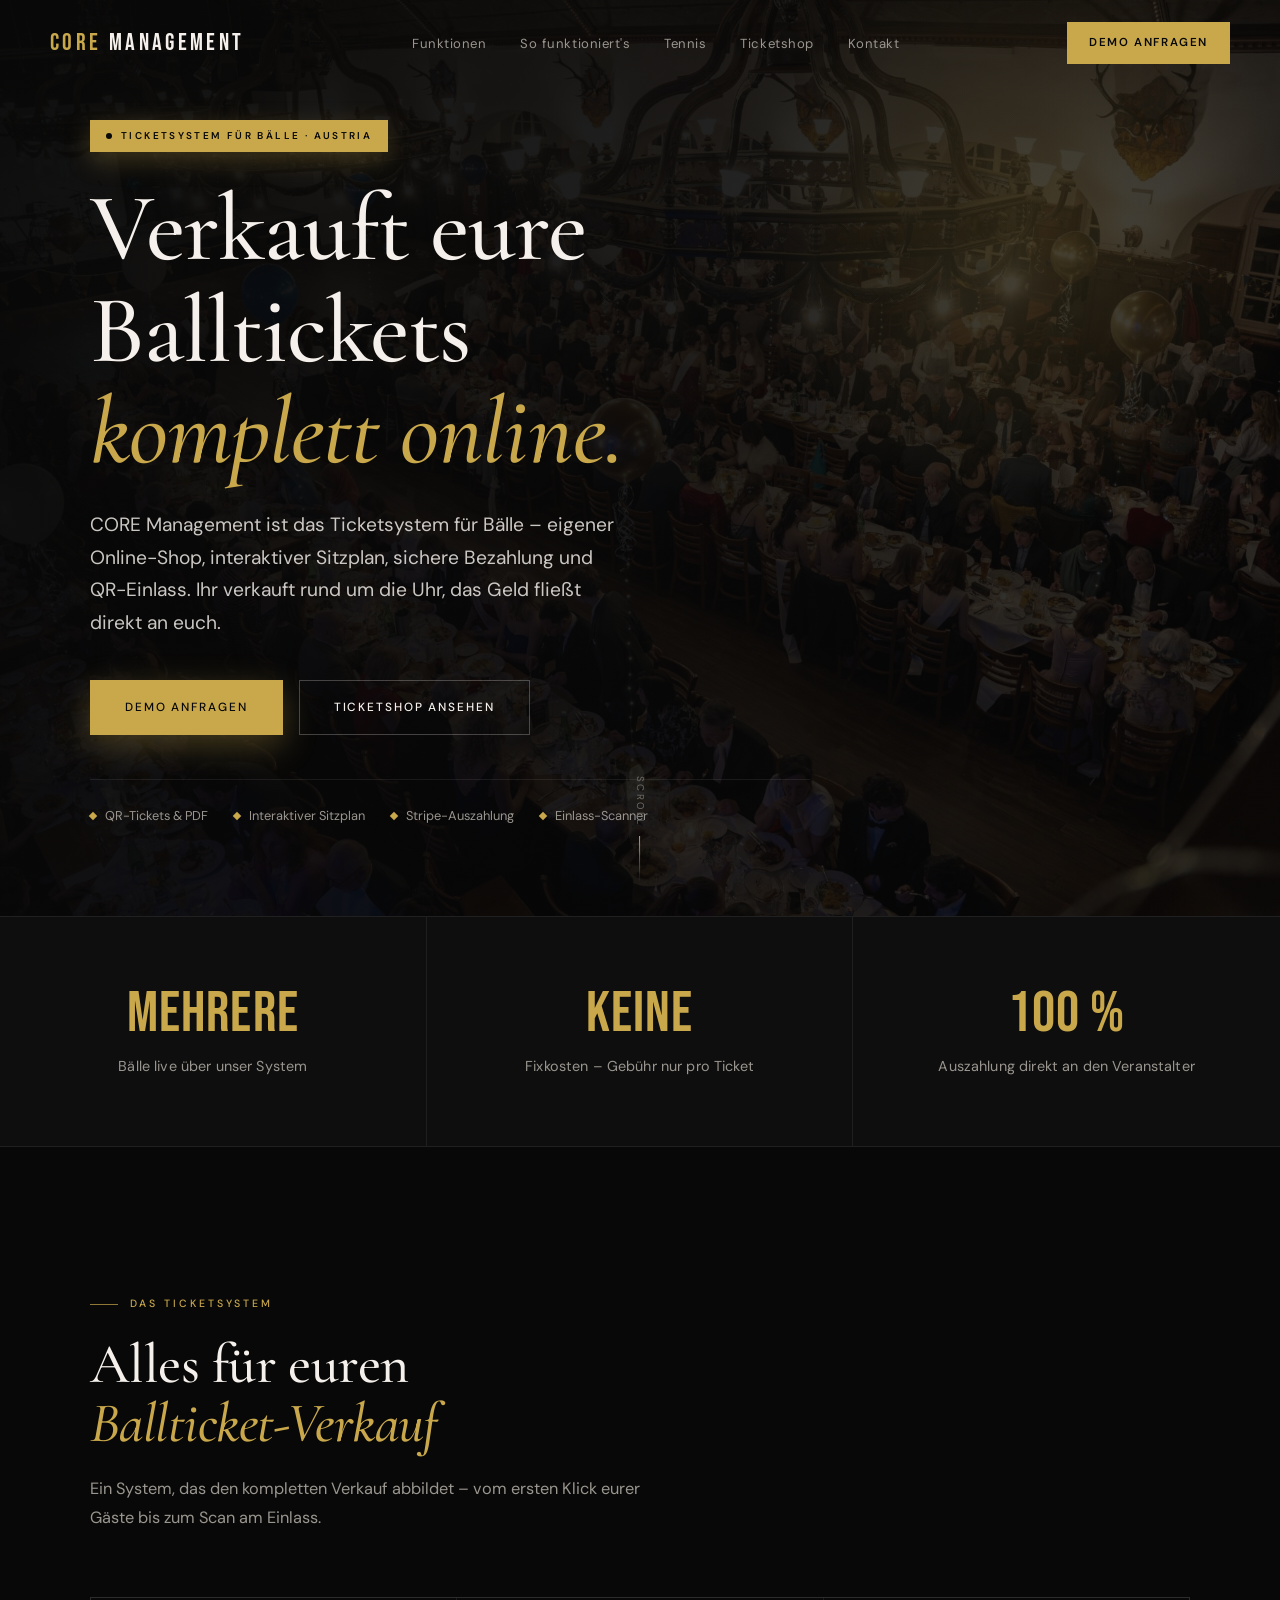
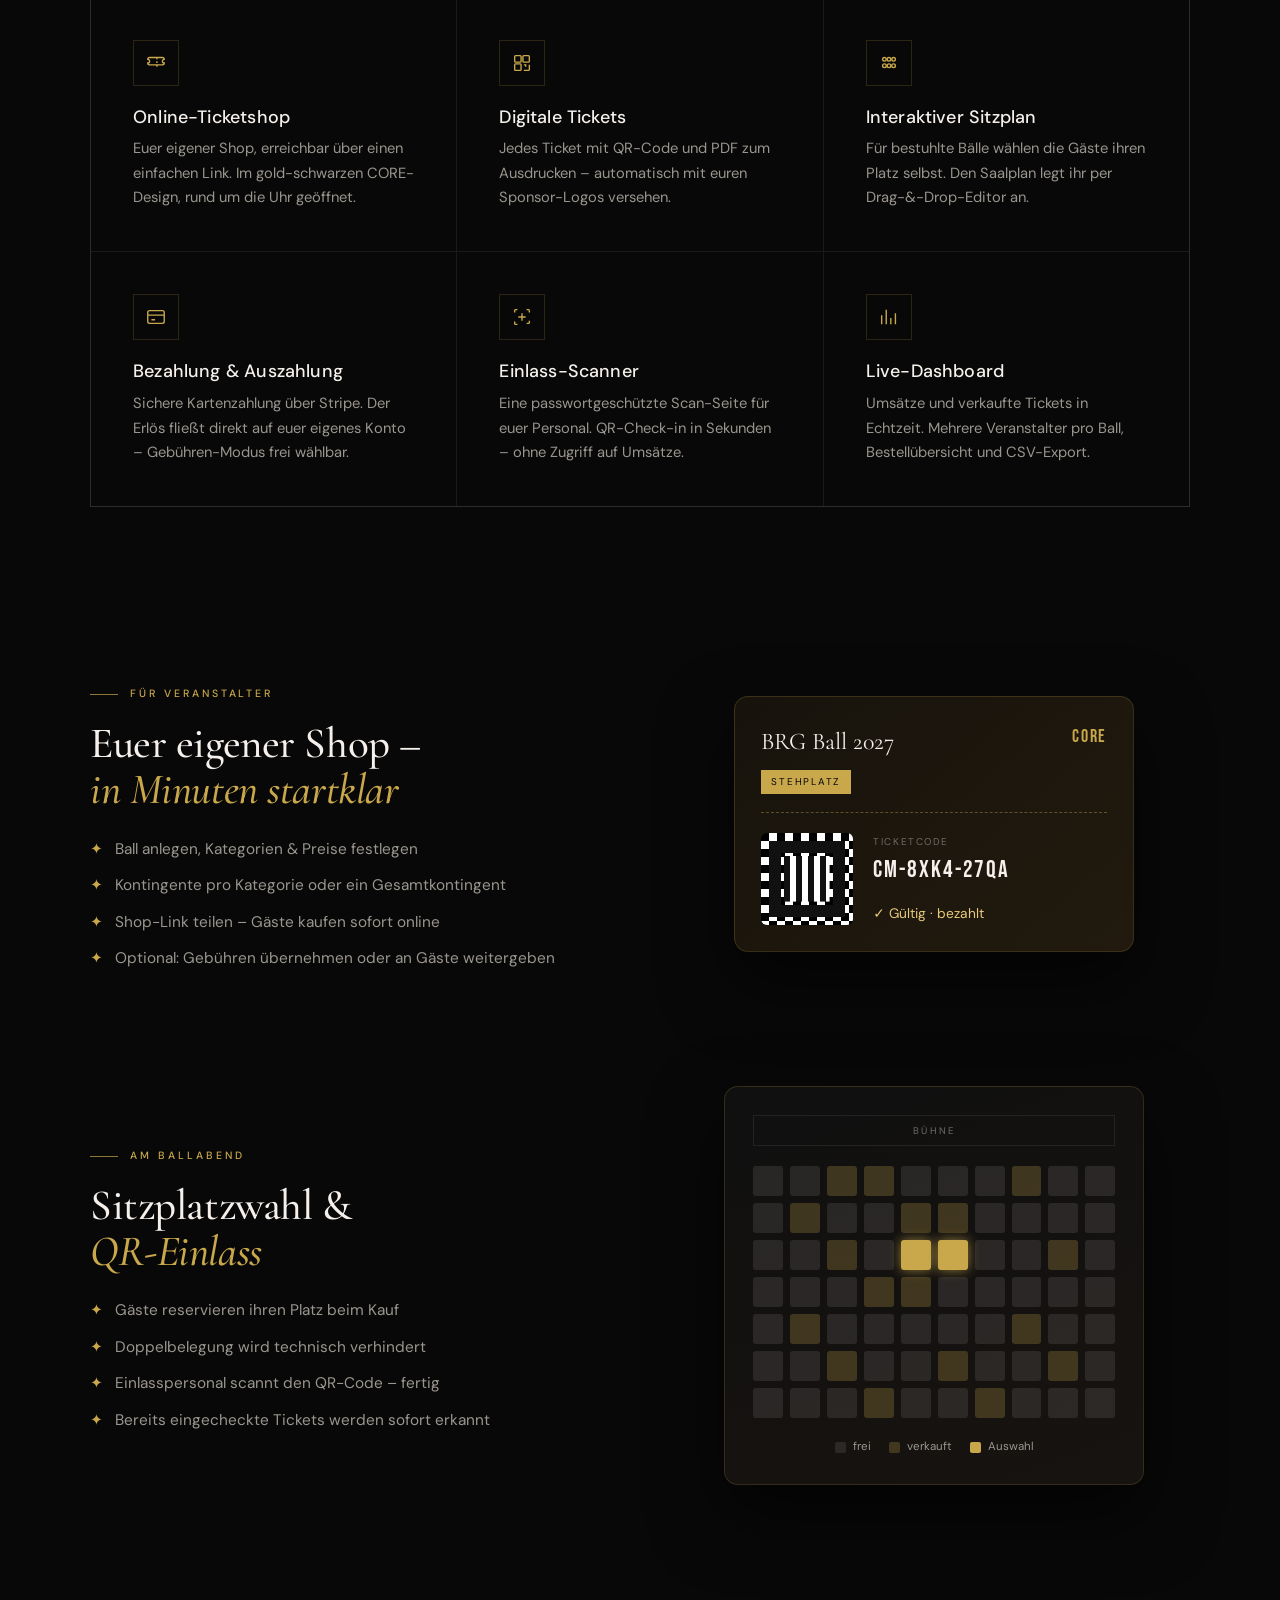
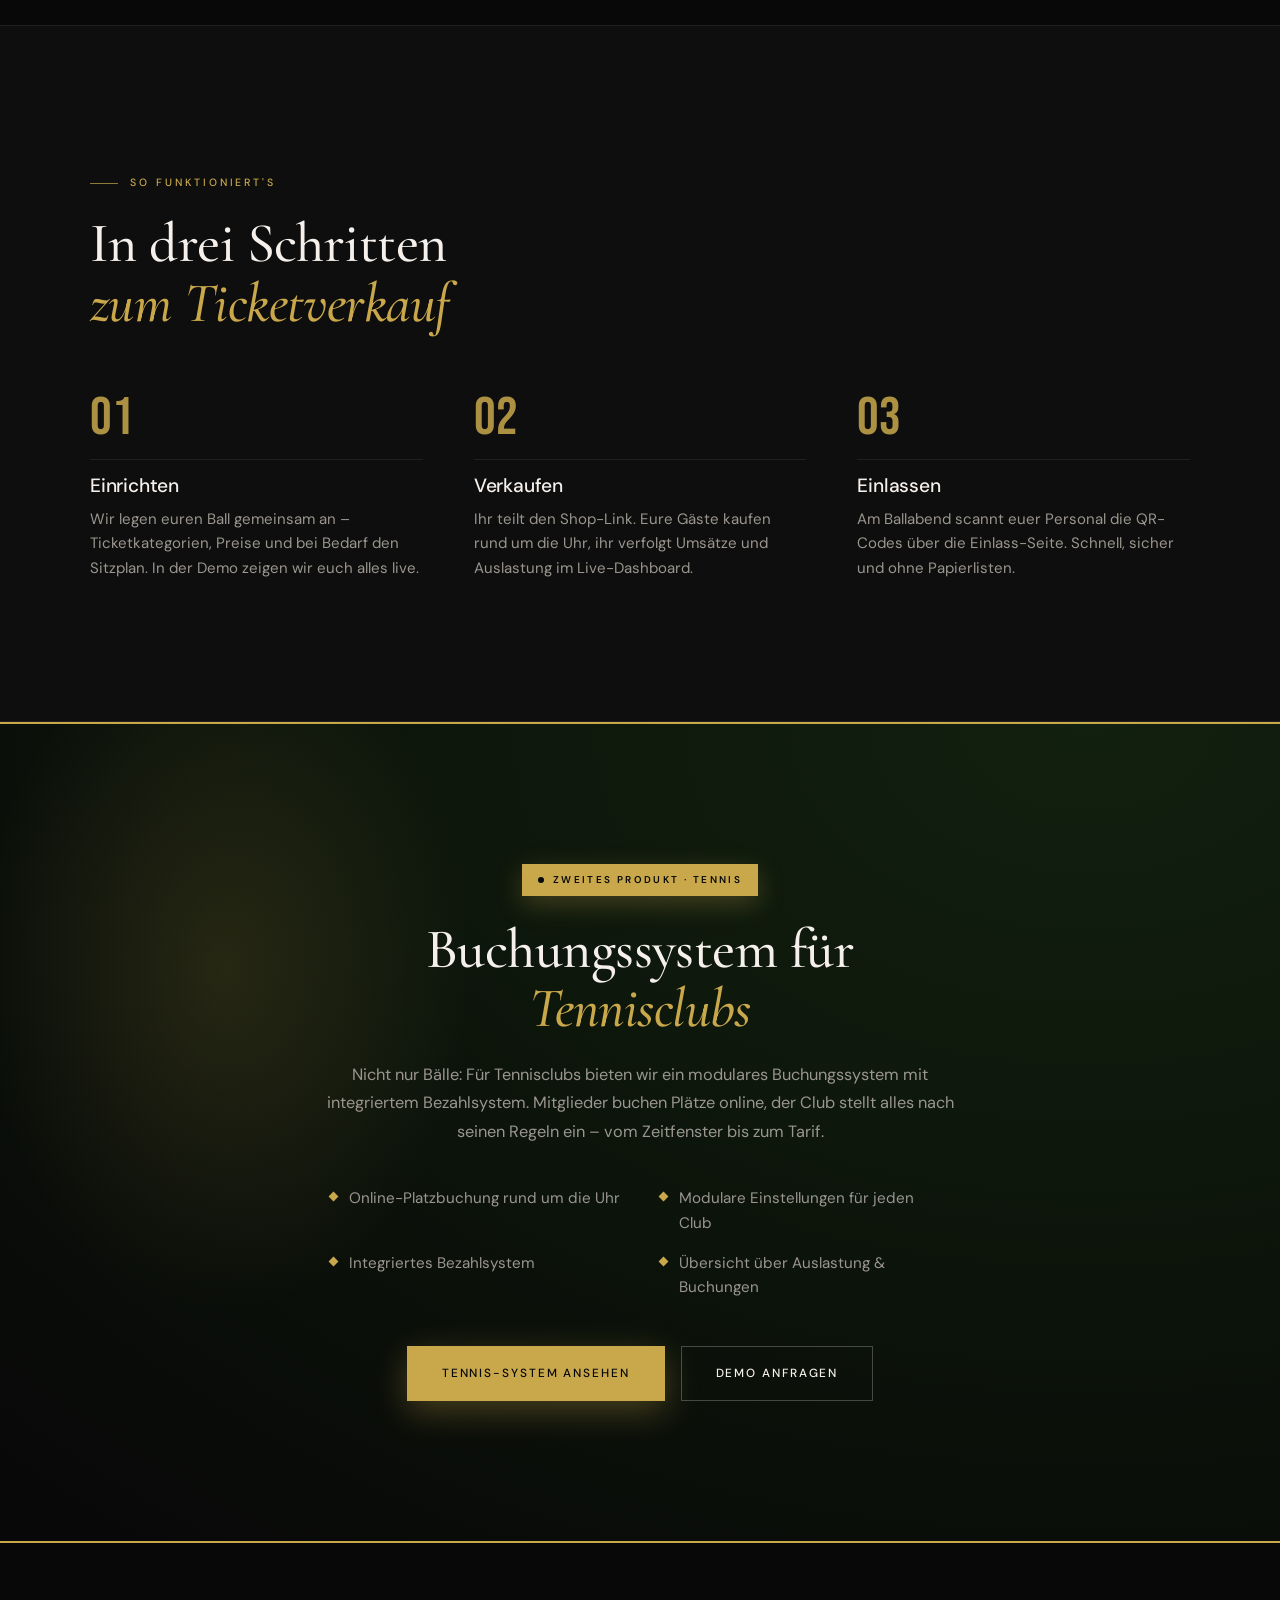
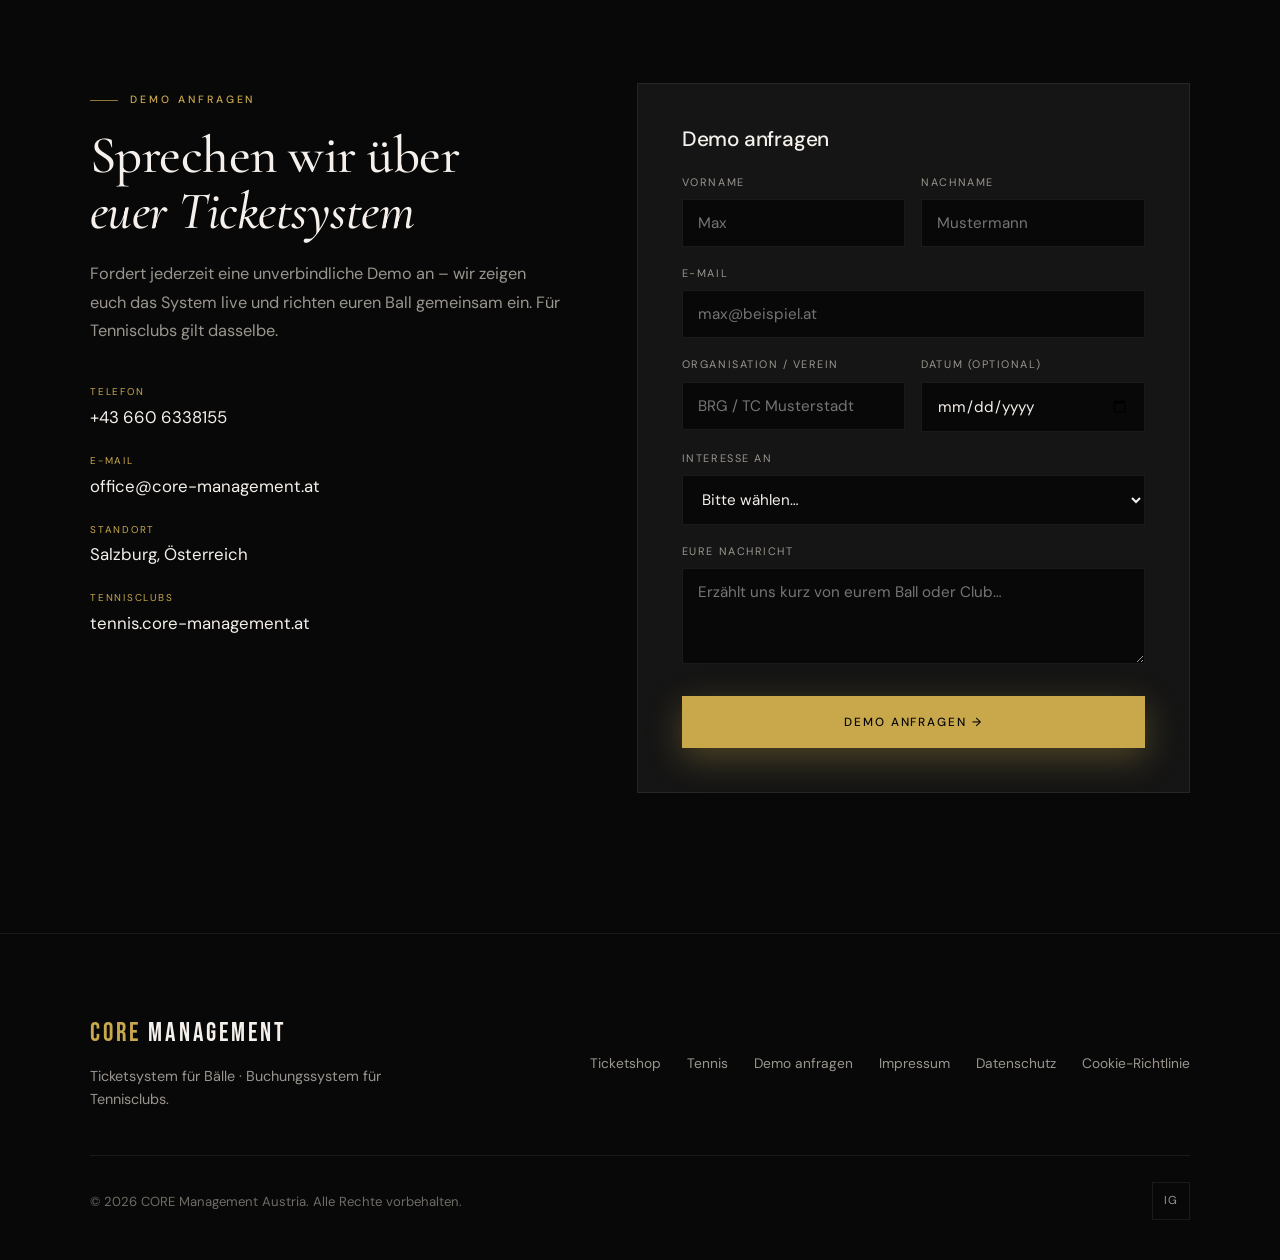
==== index.html @ 471e0443 "Hauptseite komplett neu als Produkt-Seite fuers Ticketsystem Vollstaendiger Redesign statt Textanpas" ====
<!DOCTYPE html>
<html lang="de">
<head>
<meta charset="UTF-8">
<meta name="viewport" content="width=device-width, initial-scale=1.0">
<title>CORE Management – Ticketsystem für Bälle</title>
<meta name="description" content="CORE Management ist das Ticketsystem für Bälle: eigener Online-Ticketshop, interaktiver Sitzplan, QR-Einlass, sichere Bezahlung und direkte Auszahlung per Stripe. Plus Buchungssystem für Tennisclubs. Jetzt Demo anfragen.">
<meta property="og:title" content="CORE Management – Ticketsystem für Bälle">
<meta property="og:description" content="Verkauft eure Balltickets komplett online: Shop, Sitzplan, QR-Einlass, Auszahlung per Stripe. Auch als Buchungssystem für Tennisclubs.">
<meta property="og:type" content="website">
<link rel="preconnect" href="https://fonts.googleapis.com">
<link rel="preconnect" href="https://fonts.gstatic.com" crossorigin>
<link href="https://fonts.googleapis.com/css2?family=Bebas+Neue&family=Cormorant+Garamond:ital,wght@0,400;0,500;0,600;1,400;1,600&family=DM+Sans:ital,opsz,wght@0,9..40,300;0,9..40,400;0,9..40,500;1,9..40,400&display=swap" rel="stylesheet">
<link rel="icon" type="image/png" href="favicon.png">
<script>
  const IMGS = { saal: '[data-uri]' };
</script>
<style>
  :root {
    --gold: #C9A84C;
    --gold-light: #E8C97A;
    --gold-dim: rgba(201,168,76,0.14);
    --black: #080808;
    --dark: #0e0e0e;
    --dark2: #151515;
    --panel: #121212;
    --line: rgba(201,168,76,0.18);
    --line-soft: rgba(245,240,235,0.08);
    --white: #F5F0EB;
    --gray: #9a968f;
    --gray-dim: #6f6c66;
  }
  *, *::before, *::after { box-sizing: border-box; margin: 0; padding: 0; }
  html { scroll-behavior: smooth; }
  body { background: var(--black); color: var(--white); font-family: 'DM Sans', system-ui, sans-serif; line-height: 1.6; overflow-x: hidden; -webkit-font-smoothing: antialiased; }
  a { color: inherit; text-decoration: none; }
  img { max-width: 100%; display: block; }
  ::selection { background: var(--gold); color: var(--black); }
  ::-webkit-scrollbar { width: 3px; }
  ::-webkit-scrollbar-track { background: var(--black); }
  ::-webkit-scrollbar-thumb { background: var(--gold); }

  .wrap { max-width: 1180px; margin: 0 auto; padding: 0 clamp(20px, 5vw, 40px); }
  section { padding: clamp(80px, 11vw, 140px) 0; position: relative; }

  /* --- Shared type --- */
  .label { display: inline-flex; align-items: center; gap: 12px; font-family: 'DM Sans'; font-size: 0.66rem; letter-spacing: 0.28em; text-transform: uppercase; color: var(--gold); font-weight: 500; }
  .label::before { content: ''; width: 28px; height: 1px; background: var(--gold); opacity: 0.7; }
  .chip { display: inline-flex; align-items: center; gap: 9px; font-size: 0.62rem; letter-spacing: 0.24em; text-transform: uppercase; color: var(--black); background: var(--gold); padding: 8px 16px; font-weight: 600; box-shadow: 0 8px 26px rgba(201,168,76,0.28); }
  .chip::before { content: ''; width: 6px; height: 6px; border-radius: 50%; background: var(--black); }
  h1, h2, h3 { font-family: 'Cormorant Garamond', serif; font-weight: 500; line-height: 1.06; letter-spacing: -0.01em; }
  h2.head { font-size: clamp(2.3rem, 5vw, 3.5rem); margin: 22px 0 0; }
  h2.head em, h1 em { font-style: italic; color: var(--gold); }
  .sub { color: var(--gray); font-size: 1.02rem; line-height: 1.75; max-width: 560px; }

  /* --- Buttons --- */
  .btn { display: inline-flex; align-items: center; gap: 10px; font-family: 'DM Sans'; font-size: 0.74rem; letter-spacing: 0.16em; text-transform: uppercase; font-weight: 500; padding: 17px 34px; border: 1px solid transparent; cursor: pointer; transition: all 0.25s ease; }
  .btn-gold { background: var(--gold); color: var(--black); box-shadow: 0 10px 34px rgba(201,168,76,0.32); }
  .btn-gold:hover { background: var(--gold-light); transform: translateY(-2px); box-shadow: 0 16px 44px rgba(201,168,76,0.45); }
  .btn-ghost { background: transparent; color: var(--white); border-color: rgba(245,240,235,0.25); }
  .btn-ghost:hover { border-color: var(--gold); color: var(--gold); }

  /* --- Reveal --- */
  .reveal { opacity: 0; transform: translateY(28px); transition: opacity 0.8s ease, transform 0.8s ease; }
  .reveal.visible { opacity: 1; transform: none; }
  .d1 { transition-delay: 0.08s; } .d2 { transition-delay: 0.16s; } .d3 { transition-delay: 0.24s; } .d4 { transition-delay: 0.32s; }

  /* --- NAV --- */
  nav { position: fixed; top: 0; left: 0; right: 0; z-index: 1000; padding: 22px clamp(20px,5vw,50px); display: flex; align-items: center; justify-content: space-between; transition: background 0.3s, padding 0.3s, border-color 0.3s; border-bottom: 1px solid transparent; }
  nav.scrolled { background: rgba(8,8,8,0.9); backdrop-filter: blur(14px); padding-top: 15px; padding-bottom: 15px; border-color: var(--line-soft); }
  .logo { font-family: 'Bebas Neue'; font-size: 1.5rem; letter-spacing: 0.14em; }
  .logo span { color: var(--gold); }
  nav ul { list-style: none; display: flex; gap: 34px; }
  nav ul a { font-size: 0.82rem; letter-spacing: 0.04em; color: var(--gray); transition: color 0.2s; }
  nav ul a:hover { color: var(--white); }
  .nav-cta { font-size: 0.72rem; letter-spacing: 0.14em; text-transform: uppercase; font-weight: 600; color: var(--black); background: var(--gold); padding: 12px 22px; transition: all 0.2s; }
  .nav-cta:hover { background: var(--gold-light); }
  .nav-toggle { display: none; background: none; border: 0; color: var(--white); font-size: 1.6rem; cursor: pointer; }
  @media (max-width: 860px) {
    nav ul, nav .nav-cta { display: none; }
    nav.open ul { display: flex; position: absolute; top: 100%; left: 0; right: 0; flex-direction: column; gap: 0; background: rgba(10,10,10,0.98); backdrop-filter: blur(14px); border-bottom: 1px solid var(--line-soft); padding: 10px 0; }
    nav.open ul li { padding: 0 clamp(20px,5vw,50px); }
    nav.open ul a { display: block; padding: 14px 0; border-bottom: 1px solid var(--line-soft); }
    .nav-toggle { display: block; }
  }

  /* --- HERO --- */
  .hero { min-height: 100vh; display: flex; align-items: center; padding: 120px 0 90px; overflow: hidden; }
  .hero-bg { position: absolute; inset: 0; background-size: cover; background-position: center; filter: grayscale(0.3) brightness(0.5); transform: scale(1.05); }
  .hero::after { content: ''; position: absolute; inset: 0; background: linear-gradient(105deg, rgba(8,8,8,0.94) 0%, rgba(8,8,8,0.82) 42%, rgba(8,8,8,0.55) 100%); }
  .hero-glow { position: absolute; top: -20%; right: -10%; width: 60%; height: 90%; background: radial-gradient(closest-side, rgba(201,168,76,0.16), transparent 72%); pointer-events: none; z-index: 1; }
  .hero .wrap { position: relative; z-index: 2; width: 100%; }
  .hero-content { max-width: 720px; }
  .hero h1 { font-size: clamp(3rem, 8vw, 6rem); margin: 26px 0 0; }
  .hero-desc { color: rgba(245,240,235,0.82); font-size: clamp(1.02rem, 1.6vw, 1.2rem); line-height: 1.7; max-width: 540px; margin: 26px 0 0; }
  .hero-actions { display: flex; gap: 16px; flex-wrap: wrap; margin-top: 40px; }
  .hero-tags { display: flex; gap: 10px 26px; flex-wrap: wrap; margin-top: 44px; padding-top: 26px; border-top: 1px solid var(--line-soft); }
  .hero-tag { display: flex; align-items: center; gap: 9px; font-size: 0.8rem; color: var(--gray); }
  .hero-tag::before { content: ''; width: 6px; height: 6px; background: var(--gold); transform: rotate(45deg); }
  .hero-scroll { position: absolute; bottom: 34px; left: 50%; transform: translateX(-50%); z-index: 2; display: flex; flex-direction: column; align-items: center; gap: 10px; font-size: 0.62rem; letter-spacing: 0.24em; text-transform: uppercase; color: var(--gray-dim); }
  .hero-scroll span { writing-mode: vertical-rl; }
  .hero-scroll .ln { width: 1px; height: 46px; background: linear-gradient(var(--gold), transparent); }

  /* --- STATS --- */
  .stats { border-top: 1px solid var(--line-soft); border-bottom: 1px solid var(--line-soft); background: var(--dark); }
  .stats-grid { display: grid; grid-template-columns: repeat(3, 1fr); }
  .stat { padding: clamp(40px,6vw,68px) clamp(20px,4vw,44px); text-align: center; border-right: 1px solid var(--line-soft); }
  .stat:last-child { border-right: 0; }
  .stat-num { font-family: 'Bebas Neue'; font-size: clamp(2.6rem, 5vw, 3.6rem); color: var(--gold); letter-spacing: 0.02em; line-height: 1; }
  .stat-label { color: var(--gray); font-size: 0.9rem; margin-top: 12px; letter-spacing: 0.01em; }
  @media (max-width: 720px) { .stats-grid { grid-template-columns: 1fr; } .stat { border-right: 0; border-bottom: 1px solid var(--line-soft); } .stat:last-child { border-bottom: 0; } }

  /* --- FEATURES --- */
  .sec-head { max-width: 640px; }
  .feat-grid { display: grid; grid-template-columns: repeat(3, 1fr); gap: 1px; margin-top: 64px; background: var(--line-soft); border: 1px solid var(--line-soft); }
  .feat { background: var(--black); padding: clamp(28px,3.4vw,42px); transition: background 0.3s; }
  .feat:hover { background: var(--dark2); }
  .feat-ico { width: 46px; height: 46px; display: flex; align-items: center; justify-content: center; border: 1px solid var(--line); color: var(--gold); margin-bottom: 22px; }
  .feat-ico svg { width: 22px; height: 22px; }
  .feat h3 { font-family: 'DM Sans'; font-weight: 500; font-size: 1.12rem; letter-spacing: 0.01em; }
  .feat p { color: var(--gray); font-size: 0.92rem; line-height: 1.65; margin-top: 10px; }
  @media (max-width: 900px) { .feat-grid { grid-template-columns: repeat(2, 1fr); } }
  @media (max-width: 560px) { .feat-grid { grid-template-columns: 1fr; } }

  /* --- HIGHLIGHT ROWS --- */
  .rows { display: flex; flex-direction: column; gap: clamp(70px,9vw,120px); margin-top: 30px; }
  .row { display: grid; grid-template-columns: 1fr 1fr; gap: clamp(36px,6vw,80px); align-items: center; }
  .row.rev .row-visual { order: 2; }
  .row-text h3 { font-family: 'Cormorant Garamond'; font-size: clamp(1.9rem,3.4vw,2.7rem); margin: 18px 0 0; }
  .row-text h3 em { font-style: italic; color: var(--gold); }
  .row-list { list-style: none; margin-top: 24px; display: flex; flex-direction: column; gap: 12px; }
  .row-list li { display: flex; gap: 12px; color: var(--gray); font-size: 0.96rem; }
  .row-list li::before { content: '✦'; color: var(--gold); }
  @media (max-width: 820px) { .row, .row.rev { grid-template-columns: 1fr; } .row.rev .row-visual { order: 0; } }

  /* Ticket mock */
  .mock { position: relative; }
  .ticket { background: linear-gradient(140deg, #17130c, #221a0e); border: 1px solid var(--line); border-radius: 14px; padding: 26px; box-shadow: 0 30px 70px rgba(0,0,0,0.6); max-width: 400px; margin: 0 auto; }
  .ticket-top { display: flex; justify-content: space-between; align-items: flex-start; padding-bottom: 18px; border-bottom: 1px dashed rgba(201,168,76,0.4); }
  .ticket-top .t-ev { font-family: 'Cormorant Garamond'; font-size: 1.5rem; color: var(--white); }
  .ticket-top .t-cat { display: inline-block; margin-top: 8px; font-size: 0.62rem; letter-spacing: 0.18em; text-transform: uppercase; color: var(--black); background: var(--gold); padding: 4px 10px; }
  .t-logo { font-family: 'Bebas Neue'; font-size: 1.1rem; letter-spacing: 0.1em; color: var(--gold); }
  .ticket-body { display: flex; gap: 20px; align-items: center; padding-top: 20px; }
  .qr { width: 92px; height: 92px; flex: 0 0 92px; background:
      conic-gradient(from 0deg, #0000 0 25%, #000 0 50%, #0000 0 75%, #000 0) 0 0/16px 16px,
      #fff; padding: 8px; border-radius: 6px; }
  .qr i { display: block; width: 100%; height: 100%; background:
      linear-gradient(#111 0 0) 0 0/100% 12px no-repeat,
      linear-gradient(#111 0 0) 0 100%/100% 12px no-repeat,
      linear-gradient(#111 0 0) 0 0/12px 100% no-repeat,
      linear-gradient(#111 0 0) 100% 0/12px 100% no-repeat,
      repeating-linear-gradient(90deg, #111 0 6px, #fff 6px 12px) center/60% 60% no-repeat; }
  .ticket-info .t-lbl { font-size: 0.62rem; letter-spacing: 0.16em; text-transform: uppercase; color: var(--gray-dim); }
  .ticket-info .t-code { font-family: 'Bebas Neue'; font-size: 1.5rem; letter-spacing: 0.08em; color: var(--white); margin: 2px 0 12px; }
  .ticket-info .t-seat { font-size: 0.86rem; color: var(--gold-light); }

  /* Seat mock */
  .seatgrid { background: linear-gradient(160deg, #101010, #171310); border: 1px solid var(--line); border-radius: 14px; padding: 28px; box-shadow: 0 30px 70px rgba(0,0,0,0.6); max-width: 420px; margin: 0 auto; }
  .stage { text-align: center; font-size: 0.6rem; letter-spacing: 0.24em; text-transform: uppercase; color: var(--gray-dim); border: 1px solid var(--line-soft); padding: 7px; margin-bottom: 20px; }
  .seats { display: grid; grid-template-columns: repeat(10, 1fr); gap: 7px; }
  .seats i { aspect-ratio: 1; border-radius: 3px; background: rgba(245,240,235,0.1); }
  .seats i.sold { background: rgba(201,168,76,0.25); }
  .seats i.sel { background: var(--gold); box-shadow: 0 0 12px rgba(201,168,76,0.7); }
  .seat-legend { display: flex; gap: 18px; justify-content: center; margin-top: 20px; font-size: 0.72rem; color: var(--gray); }
  .seat-legend span { display: flex; align-items: center; gap: 7px; }
  .seat-legend b { width: 11px; height: 11px; border-radius: 2px; display: inline-block; }

  /* --- STEPS --- */
  .steps-sec { background: var(--dark); border-top: 1px solid var(--line-soft); border-bottom: 1px solid var(--line-soft); }
  .steps { display: grid; grid-template-columns: repeat(3, 1fr); gap: clamp(30px,4vw,54px); margin-top: 58px; }
  .step-num { font-family: 'Bebas Neue'; font-size: 3.4rem; color: var(--gold); line-height: 1; opacity: 0.85; }
  .step h3 { font-family: 'DM Sans'; font-weight: 500; font-size: 1.2rem; margin: 14px 0 10px; padding-top: 16px; border-top: 1px solid var(--line-soft); }
  .step p { color: var(--gray); font-size: 0.94rem; line-height: 1.65; }
  @media (max-width: 760px) { .steps { grid-template-columns: 1fr; } }

  /* --- TENNIS --- */
  .tennis { overflow: hidden; background: radial-gradient(120% 130% at 85% 0%, #12200f 0%, #0d160b 45%, var(--black) 100%); border-top: 2px solid var(--gold); border-bottom: 2px solid var(--gold); }
  .tennis::before { content: ''; position: absolute; top: -30%; left: -10%; width: 55%; height: 120%; background: radial-gradient(closest-side, rgba(201,168,76,0.14), transparent 70%); pointer-events: none; }
  .tennis .wrap { position: relative; z-index: 1; text-align: center; }
  .tennis .inner { max-width: 780px; margin: 0 auto; }
  .tennis h2 { font-size: clamp(2.3rem, 5.4vw, 3.5rem); margin: 24px 0 0; }
  .tennis h2 em { font-style: italic; color: var(--gold); }
  .tennis .sub { margin: 22px auto 0; max-width: 640px; text-align: center; }
  .tennis-feats { display: grid; grid-template-columns: repeat(2, 1fr); gap: 16px 40px; max-width: 620px; margin: 40px auto 0; text-align: left; }
  .tennis-feats div { display: flex; gap: 12px; color: var(--gray); font-size: 0.95rem; }
  .tennis-feats div::before { content: ''; width: 7px; height: 7px; margin-top: 7px; background: var(--gold); transform: rotate(45deg); flex: 0 0 7px; }
  .tennis-actions { display: flex; gap: 16px; justify-content: center; flex-wrap: wrap; margin-top: 46px; }
  @media (max-width: 560px) { .tennis-feats { grid-template-columns: 1fr; } }

  /* --- DEMO / CONTACT --- */
  .demo { background: var(--black); }
  .demo-grid { display: grid; grid-template-columns: 0.85fr 1fr; gap: clamp(40px,6vw,80px); align-items: start; }
  .demo-info h2 { font-size: clamp(2.3rem,4.6vw,3.3rem); margin-top: 20px; }
  .demo-info .sub { margin-top: 20px; }
  .demo-details { margin-top: 38px; display: flex; flex-direction: column; gap: 22px; }
  .demo-details .lbl { font-size: 0.62rem; letter-spacing: 0.18em; text-transform: uppercase; color: var(--gold); }
  .demo-details .val { font-size: 1.05rem; margin-top: 4px; }
  .demo-form { background: var(--dark2); border: 1px solid var(--line-soft); padding: clamp(28px,4vw,44px); }
  .demo-form h3 { font-family: 'DM Sans'; font-weight: 500; font-size: 1.3rem; margin-bottom: 24px; }
  .fg { margin-bottom: 18px; }
  .fg label { display: block; font-size: 0.68rem; letter-spacing: 0.14em; text-transform: uppercase; color: var(--gray); margin-bottom: 8px; }
  .fg input, .fg select, .fg textarea { width: 100%; background: var(--black); border: 1px solid var(--line-soft); color: var(--white); padding: 13px 15px; font-family: 'DM Sans'; font-size: 0.95rem; transition: border-color 0.2s; }
  .fg input:focus, .fg select:focus, .fg textarea:focus { outline: none; border-color: var(--gold); }
  .fg textarea { resize: vertical; min-height: 96px; }
  .fg-row { display: grid; grid-template-columns: 1fr 1fr; gap: 16px; }
  .submit-btn { width: 100%; margin-top: 6px; justify-content: center; }
  @media (max-width: 820px) { .demo-grid { grid-template-columns: 1fr; } }
  @media (max-width: 480px) { .fg-row { grid-template-columns: 1fr; } }

  /* --- FOOTER --- */
  footer { border-top: 1px solid var(--line-soft); padding: clamp(50px,7vw,80px) 0 40px; }
  .footer-top { display: flex; justify-content: space-between; gap: 30px; flex-wrap: wrap; }
  .footer-logo { font-family: 'Bebas Neue'; font-size: 1.6rem; letter-spacing: 0.12em; }
  .footer-logo span { color: var(--gold); }
  .footer-tagline { color: var(--gray); font-size: 0.9rem; margin-top: 10px; max-width: 320px; }
  .footer-links { display: flex; gap: 26px; flex-wrap: wrap; align-items: center; }
  .footer-links a { color: var(--gray); font-size: 0.86rem; transition: color 0.2s; }
  .footer-links a:hover { color: var(--gold); }
  .footer-bottom { display: flex; justify-content: space-between; align-items: center; flex-wrap: wrap; gap: 14px; margin-top: 44px; padding-top: 26px; border-top: 1px solid var(--line-soft); color: var(--gray-dim); font-size: 0.82rem; }
  .socials a { color: var(--gray); border: 1px solid var(--line-soft); width: 38px; height: 38px; display: inline-flex; align-items: center; justify-content: center; font-size: 0.72rem; letter-spacing: 0.08em; transition: all 0.2s; }
  .socials a:hover { color: var(--gold); border-color: var(--gold); }
  @media (prefers-reduced-motion: reduce) { .reveal { opacity: 1 !important; transform: none !important; transition: none !important; } }
</style>
<noscript><style>.reveal{opacity:1 !important;transform:none !important;}</style></noscript>
</head>
<body>

<nav id="nav">
  <a href="#" class="logo"><span>CORE</span> MANAGEMENT</a>
  <ul>
    <li><a href="#funktionen">Funktionen</a></li>
    <li><a href="#ablauf">So funktioniert's</a></li>
    <li><a href="#tennis">Tennis</a></li>
    <li><a href="tickets.html">Ticketshop</a></li>
    <li><a href="#demo">Kontakt</a></li>
  </ul>
  <a href="#demo" class="nav-cta">Demo anfragen</a>
  <button class="nav-toggle" id="navToggle" aria-label="Menü">☰</button>
</nav>

<!-- HERO -->
<section class="hero" id="top">
  <div class="hero-bg" id="heroBg"></div>
  <div class="hero-glow"></div>
  <div class="wrap">
    <div class="hero-content">
      <span class="chip reveal">Ticketsystem für Bälle · Austria</span>
      <h1 class="reveal d1">Verkauft eure Balltickets<br><em>komplett online.</em></h1>
      <p class="hero-desc reveal d2">CORE Management ist das Ticketsystem für Bälle – eigener Online-Shop, interaktiver Sitzplan, sichere Bezahlung und QR-Einlass. Ihr verkauft rund um die Uhr, das Geld fließt direkt an euch.</p>
      <div class="hero-actions reveal d3">
        <a href="#demo" class="btn btn-gold">Demo anfragen</a>
        <a href="tickets.html" class="btn btn-ghost">Ticketshop ansehen</a>
      </div>
      <div class="hero-tags reveal d4">
        <span class="hero-tag">QR-Tickets &amp; PDF</span>
        <span class="hero-tag">Interaktiver Sitzplan</span>
        <span class="hero-tag">Stripe-Auszahlung</span>
        <span class="hero-tag">Einlass-Scanner</span>
      </div>
    </div>
  </div>
  <div class="hero-scroll"><span>Scroll</span><div class="ln"></div></div>
</section>

<!-- STATS -->
<section class="stats" style="padding:0">
  <div class="stats-grid">
    <div class="stat reveal"><div class="stat-num">Mehrere</div><div class="stat-label">Bälle live über unser System</div></div>
    <div class="stat reveal d1"><div class="stat-num">Keine</div><div class="stat-label">Fixkosten – Gebühr nur pro Ticket</div></div>
    <div class="stat reveal d2"><div class="stat-num">100 %</div><div class="stat-label">Auszahlung direkt an den Veranstalter</div></div>
  </div>
</section>

<!-- FEATURES -->
<section id="funktionen">
  <div class="wrap">
    <div class="sec-head">
      <span class="label reveal">Das Ticketsystem</span>
      <h2 class="head reveal d1">Alles für euren<br><em>Ballticket-Verkauf</em></h2>
      <p class="sub reveal d2" style="margin-top:22px">Ein System, das den kompletten Verkauf abbildet – vom ersten Klick eurer Gäste bis zum Scan am Einlass.</p>
    </div>
    <div class="feat-grid">
      <div class="feat reveal">
        <div class="feat-ico"><svg viewBox="0 0 24 24" fill="none" stroke="currentColor" stroke-width="1.5"><path d="M3 8a2 2 0 0 1 2-2h14a2 2 0 0 1 2 2 2 2 0 0 0 0 4 2 2 0 0 1-2 2H5a2 2 0 0 1-2-2 2 2 0 0 0 0-4Z"/><path d="M13 6v12" stroke-dasharray="2 2"/></svg></div>
        <h3>Online-Ticketshop</h3>
        <p>Euer eigener Shop, erreichbar über einen einfachen Link. Im gold-schwarzen CORE-Design, rund um die Uhr geöffnet.</p>
      </div>
      <div class="feat reveal d1">
        <div class="feat-ico"><svg viewBox="0 0 24 24" fill="none" stroke="currentColor" stroke-width="1.5"><rect x="4" y="4" width="7" height="7" rx="1"/><rect x="13" y="4" width="7" height="7" rx="1"/><rect x="4" y="13" width="7" height="7" rx="1"/><path d="M14 14h2v2m4-2v6m-6 0h6"/></svg></div>
        <h3>Digitale Tickets</h3>
        <p>Jedes Ticket mit QR-Code und PDF zum Ausdrucken – automatisch mit euren Sponsor-Logos versehen.</p>
      </div>
      <div class="feat reveal d2">
        <div class="feat-ico"><svg viewBox="0 0 24 24" fill="none" stroke="currentColor" stroke-width="1.5"><circle cx="7" cy="8" r="2"/><circle cx="12" cy="8" r="2"/><circle cx="17" cy="8" r="2"/><circle cx="7" cy="15" r="2"/><circle cx="12" cy="15" r="2"/><circle cx="17" cy="15" r="2"/></svg></div>
        <h3>Interaktiver Sitzplan</h3>
        <p>Für bestuhlte Bälle wählen die Gäste ihren Platz selbst. Den Saalplan legt ihr per Drag-&-Drop-Editor an.</p>
      </div>
      <div class="feat reveal">
        <div class="feat-ico"><svg viewBox="0 0 24 24" fill="none" stroke="currentColor" stroke-width="1.5"><rect x="3" y="5" width="18" height="14" rx="2"/><path d="M3 10h18M7 15h4"/></svg></div>
        <h3>Bezahlung &amp; Auszahlung</h3>
        <p>Sichere Kartenzahlung über Stripe. Der Erlös fließt direkt auf euer eigenes Konto – Gebühren-Modus frei wählbar.</p>
      </div>
      <div class="feat reveal d1">
        <div class="feat-ico"><svg viewBox="0 0 24 24" fill="none" stroke="currentColor" stroke-width="1.5"><path d="M4 7V5a1 1 0 0 1 1-1h2M4 17v2a1 1 0 0 0 1 1h2m10-16h2a1 1 0 0 1 1 1v2m-3 12h2a1 1 0 0 0 1-1v-2M8 12h8M12 8v8"/></svg></div>
        <h3>Einlass-Scanner</h3>
        <p>Eine passwortgeschützte Scan-Seite für euer Personal. QR-Check-in in Sekunden – ohne Zugriff auf Umsätze.</p>
      </div>
      <div class="feat reveal d2">
        <div class="feat-ico"><svg viewBox="0 0 24 24" fill="none" stroke="currentColor" stroke-width="1.5"><path d="M4 20V10m5 10V4m5 16v-7m5 7V8"/></svg></div>
        <h3>Live-Dashboard</h3>
        <p>Umsätze und verkaufte Tickets in Echtzeit. Mehrere Veranstalter pro Ball, Bestellübersicht und CSV-Export.</p>
      </div>
    </div>
  </div>
</section>

<!-- HIGHLIGHT ROWS -->
<section style="padding-top:0">
  <div class="wrap">
    <div class="rows">
      <div class="row">
        <div class="row-text">
          <span class="label reveal">Für Veranstalter</span>
          <h3 class="reveal d1">Euer eigener Shop –<br><em>in Minuten startklar</em></h3>
          <ul class="row-list reveal d2">
            <li>Ball anlegen, Kategorien &amp; Preise festlegen</li>
            <li>Kontingente pro Kategorie oder ein Gesamtkontingent</li>
            <li>Shop-Link teilen – Gäste kaufen sofort online</li>
            <li>Optional: Gebühren übernehmen oder an Gäste weitergeben</li>
          </ul>
        </div>
        <div class="row-visual reveal d2">
          <div class="ticket">
            <div class="ticket-top">
              <div><div class="t-ev">BRG Ball 2027</div><span class="t-cat">Stehplatz</span></div>
              <div class="t-logo">CORE</div>
            </div>
            <div class="ticket-body">
              <div class="qr"><i></i></div>
              <div class="ticket-info">
                <div class="t-lbl">Ticketcode</div>
                <div class="t-code">CM-8XK4-27QA</div>
                <div class="t-seat">✓ Gültig · bezahlt</div>
              </div>
            </div>
          </div>
        </div>
      </div>

      <div class="row rev">
        <div class="row-text">
          <span class="label reveal">Am Ballabend</span>
          <h3 class="reveal d1">Sitzplatzwahl &amp;<br><em>QR-Einlass</em></h3>
          <ul class="row-list reveal d2">
            <li>Gäste reservieren ihren Platz beim Kauf</li>
            <li>Doppelbelegung wird technisch verhindert</li>
            <li>Einlasspersonal scannt den QR-Code – fertig</li>
            <li>Bereits eingecheckte Tickets werden sofort erkannt</li>
          </ul>
        </div>
        <div class="row-visual reveal d2">
          <div class="seatgrid">
            <div class="stage">Bühne</div>
            <div class="seats" id="seatDemo"></div>
            <div class="seat-legend">
              <span><b style="background:rgba(245,240,235,0.1)"></b>frei</span>
              <span><b style="background:rgba(201,168,76,0.25)"></b>verkauft</span>
              <span><b style="background:var(--gold)"></b>Auswahl</span>
            </div>
          </div>
        </div>
      </div>
    </div>
  </div>
</section>

<!-- STEPS -->
<section class="steps-sec" id="ablauf">
  <div class="wrap">
    <div class="sec-head">
      <span class="label reveal">So funktioniert's</span>
      <h2 class="head reveal d1">In drei Schritten<br><em>zum Ticketverkauf</em></h2>
    </div>
    <div class="steps">
      <div class="step reveal">
        <div class="step-num">01</div>
        <h3>Einrichten</h3>
        <p>Wir legen euren Ball gemeinsam an – Ticketkategorien, Preise und bei Bedarf den Sitzplan. In der Demo zeigen wir euch alles live.</p>
      </div>
      <div class="step reveal d1">
        <div class="step-num">02</div>
        <h3>Verkaufen</h3>
        <p>Ihr teilt den Shop-Link. Eure Gäste kaufen rund um die Uhr, ihr verfolgt Umsätze und Auslastung im Live-Dashboard.</p>
      </div>
      <div class="step reveal d2">
        <div class="step-num">03</div>
        <h3>Einlassen</h3>
        <p>Am Ballabend scannt euer Personal die QR-Codes über die Einlass-Seite. Schnell, sicher und ohne Papierlisten.</p>
      </div>
    </div>
  </div>
</section>

<!-- TENNIS -->
<section class="tennis" id="tennis">
  <div class="wrap">
    <div class="inner">
      <span class="chip reveal">Zweites Produkt · Tennis</span>
      <h2 class="reveal d1">Buchungssystem für<br><em>Tennisclubs</em></h2>
      <p class="sub reveal d2">Nicht nur Bälle: Für Tennisclubs bieten wir ein modulares Buchungssystem mit integriertem Bezahlsystem. Mitglieder buchen Plätze online, der Club stellt alles nach seinen Regeln ein – vom Zeitfenster bis zum Tarif.</p>
      <div class="tennis-feats reveal d2">
        <div>Online-Platzbuchung rund um die Uhr</div>
        <div>Modulare Einstellungen für jeden Club</div>
        <div>Integriertes Bezahlsystem</div>
        <div>Übersicht über Auslastung &amp; Buchungen</div>
      </div>
      <div class="tennis-actions reveal d2">
        <a href="https://tennis.core-management.at/home.html" target="_blank" rel="noopener" class="btn btn-gold">Tennis-System ansehen</a>
        <a href="#demo" class="btn btn-ghost">Demo anfragen</a>
      </div>
    </div>
  </div>
</section>

<!-- DEMO / CONTACT -->
<section class="demo" id="demo">
  <div class="wrap">
    <div class="demo-grid">
      <div class="demo-info">
        <span class="label">Demo anfragen</span>
        <h2>Sprechen wir über<br><em>euer Ticketsystem</em></h2>
        <p class="sub">Fordert jederzeit eine unverbindliche Demo an – wir zeigen euch das System live und richten euren Ball gemeinsam ein. Für Tennisclubs gilt dasselbe.</p>
        <div class="demo-details">
          <div><div class="lbl">Telefon</div><div class="val">+43 660 6338155</div></div>
          <div><div class="lbl">E-Mail</div><div class="val">office@core-management.at</div></div>
          <div><div class="lbl">Standort</div><div class="val">Salzburg, Österreich</div></div>
          <div><div class="lbl">Tennisclubs</div><div class="val">tennis.core-management.at</div></div>
        </div>
      </div>
      <div class="demo-form">
        <h3>Demo anfragen</h3>
        <form id="contactForm" action="https://formspree.io/f/xkoqeydl" method="POST">
          <input type="hidden" name="_subject" value="Neue Demo-Anfrage von der Website">
          <div class="fg-row">
            <div class="fg"><label>Vorname</label><input type="text" name="vorname" placeholder="Max" required></div>
            <div class="fg"><label>Nachname</label><input type="text" name="nachname" placeholder="Mustermann" required></div>
          </div>
          <div class="fg"><label>E-Mail</label><input type="email" name="email" placeholder="max@beispiel.at" required></div>
          <div class="fg-row">
            <div class="fg"><label>Organisation / Verein</label><input type="text" name="organisation" placeholder="BRG / TC Musterstadt"></div>
            <div class="fg"><label>Datum (optional)</label><input type="date" name="datum"></div>
          </div>
          <div class="fg"><label>Interesse an</label><select name="interesse"><option value="">Bitte wählen…</option><option>Ticketsystem für Bälle</option><option>Buchungssystem für Tennisclubs</option><option>Beides</option><option>Noch unsicher</option></select></div>
          <div class="fg"><label>Eure Nachricht</label><textarea name="nachricht" placeholder="Erzählt uns kurz von eurem Ball oder Club…"></textarea></div>
          <div id="formMsg" style="display:none;padding:10px 0;font-size:0.86rem;color:var(--gold)"></div>
          <button type="submit" class="btn btn-gold submit-btn" id="submitBtn">Demo anfragen →</button>
        </form>
      </div>
    </div>
  </div>
</section>

<!-- FOOTER -->
<footer>
  <div class="wrap">
    <div class="footer-top">
      <div>
        <a href="#top" class="footer-logo"><span>CORE</span> MANAGEMENT</a>
        <div class="footer-tagline">Ticketsystem für Bälle · Buchungssystem für Tennisclubs.</div>
      </div>
      <div class="footer-links">
        <a href="tickets.html">Ticketshop</a>
        <a href="https://tennis.core-management.at/home.html" target="_blank" rel="noopener">Tennis</a>
        <a href="#demo">Demo anfragen</a>
        <a href="impressum.html">Impressum</a>
        <a href="datenschutz.html">Datenschutz</a>
        <a href="cookie-policy.html">Cookie-Richtlinie</a>
      </div>
    </div>
    <div class="footer-bottom">
      <p>© 2026 CORE Management Austria. Alle Rechte vorbehalten.</p>
      <div class="socials"><a href="https://www.instagram.com/core_mgt/" target="_blank" rel="noopener">IG</a></div>
    </div>
  </div>
</footer>

<script>
  // Hero-Hintergrund (einziges eingebettetes Bild)
  document.getElementById('heroBg').style.backgroundImage = "url('" + IMGS.saal + "')";

  // Sitzplan-Demo (dekorativ) füllen
  (function () {
    const g = document.getElementById('seatDemo');
    if (!g) return;
    const sold = new Set([2,3,7,11,14,15,22,28,33,34,41,47,52,55,58,63,66]);
    const sel = new Set([24,25]);
    let html = '';
    for (let i = 0; i < 70; i++) {
      const c = sel.has(i) ? ' sel' : (sold.has(i) ? ' sold' : '');
      html += '<i class="' + c.trim() + '"></i>';
    }
    g.innerHTML = html;
  })();

  // Nav: Scroll-Zustand + Mobile-Menü
  const nav = document.getElementById('nav');
  window.addEventListener('scroll', () => nav.classList.toggle('scrolled', window.scrollY > 60));
  document.getElementById('navToggle').addEventListener('click', () => nav.classList.toggle('open'));
  nav.querySelectorAll('ul a').forEach(a => a.addEventListener('click', () => nav.classList.remove('open')));

  // Scroll-Reveal
  const obs = new IntersectionObserver(entries => {
    entries.forEach(e => { if (e.isIntersecting) { e.target.classList.add('visible'); obs.unobserve(e.target); } });
  }, { threshold: 0.12 });
  document.querySelectorAll('.reveal').forEach(el => obs.observe(el));

  // Demo-Formular (Formspree)
  const form = document.getElementById('contactForm');
  if (form) {
    form.addEventListener('submit', async (e) => {
      e.preventDefault();
      const btn = document.getElementById('submitBtn');
      const msg = document.getElementById('formMsg');
      btn.textContent = 'Wird gesendet…'; btn.disabled = true;
      try {
        const res = await fetch(form.action, { method: 'POST', body: new FormData(form), headers: { 'Accept': 'application/json' } });
        if (!res.ok) throw new Error();
        msg.style.display = 'block'; msg.style.color = 'var(--gold)';
        msg.textContent = '✓ Danke! Eure Demo-Anfrage wurde gesendet. Wir melden uns bald bei euch.';
        form.reset(); btn.textContent = 'Gesendet ✓';
      } catch {
        msg.style.display = 'block'; msg.style.color = '#e07070';
        msg.textContent = '✗ Fehler beim Senden. Bitte schreibt uns direkt an office@core-management.at';
        btn.textContent = 'Demo anfragen →'; btn.disabled = false;
      }
    });
  }

  // Smooth-Scroll für Anker
  document.querySelectorAll('a[href^="#"]').forEach(a => {
    a.addEventListener('click', e => {
      const id = a.getAttribute('href');
      if (id.length < 2) return;
      const t = document.querySelector(id);
      if (t) { e.preventDefault(); t.scrollIntoView({ behavior: 'smooth' }); }
    });
  });
</script>
</body>
</html>
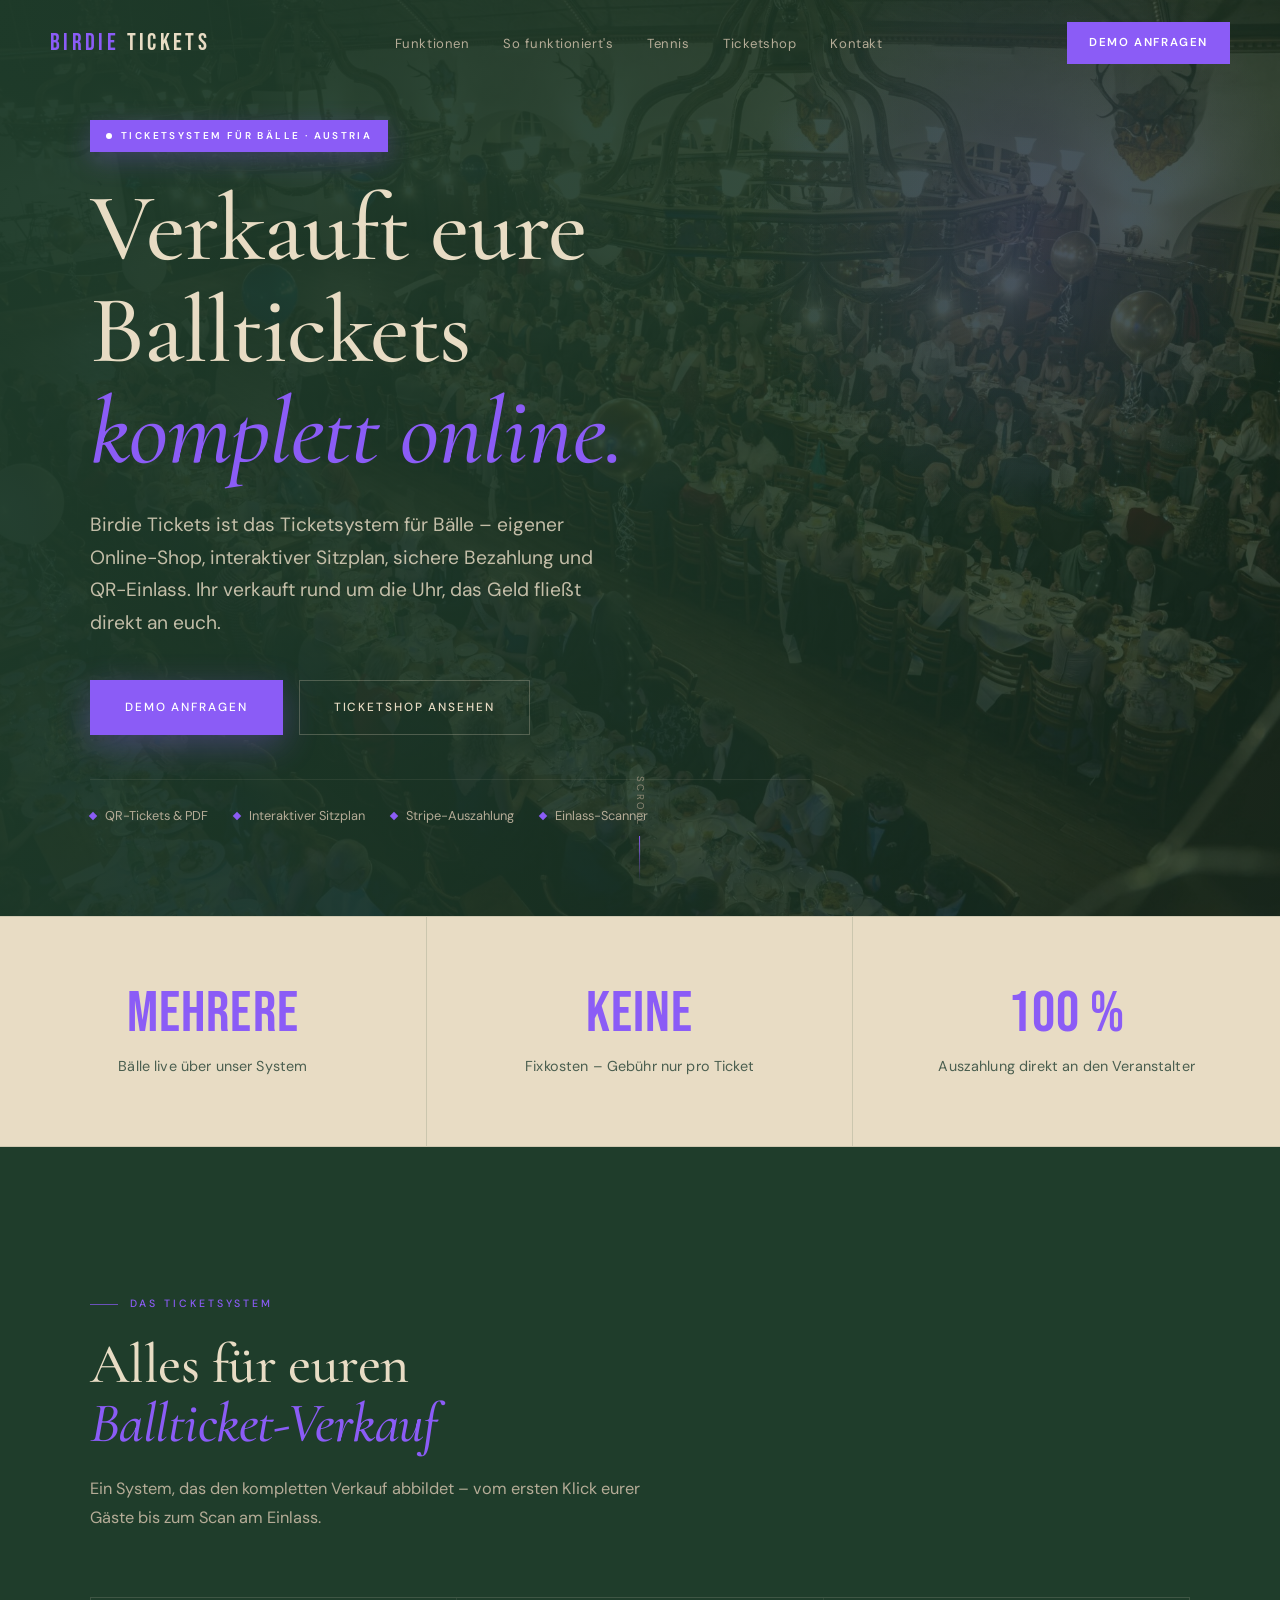
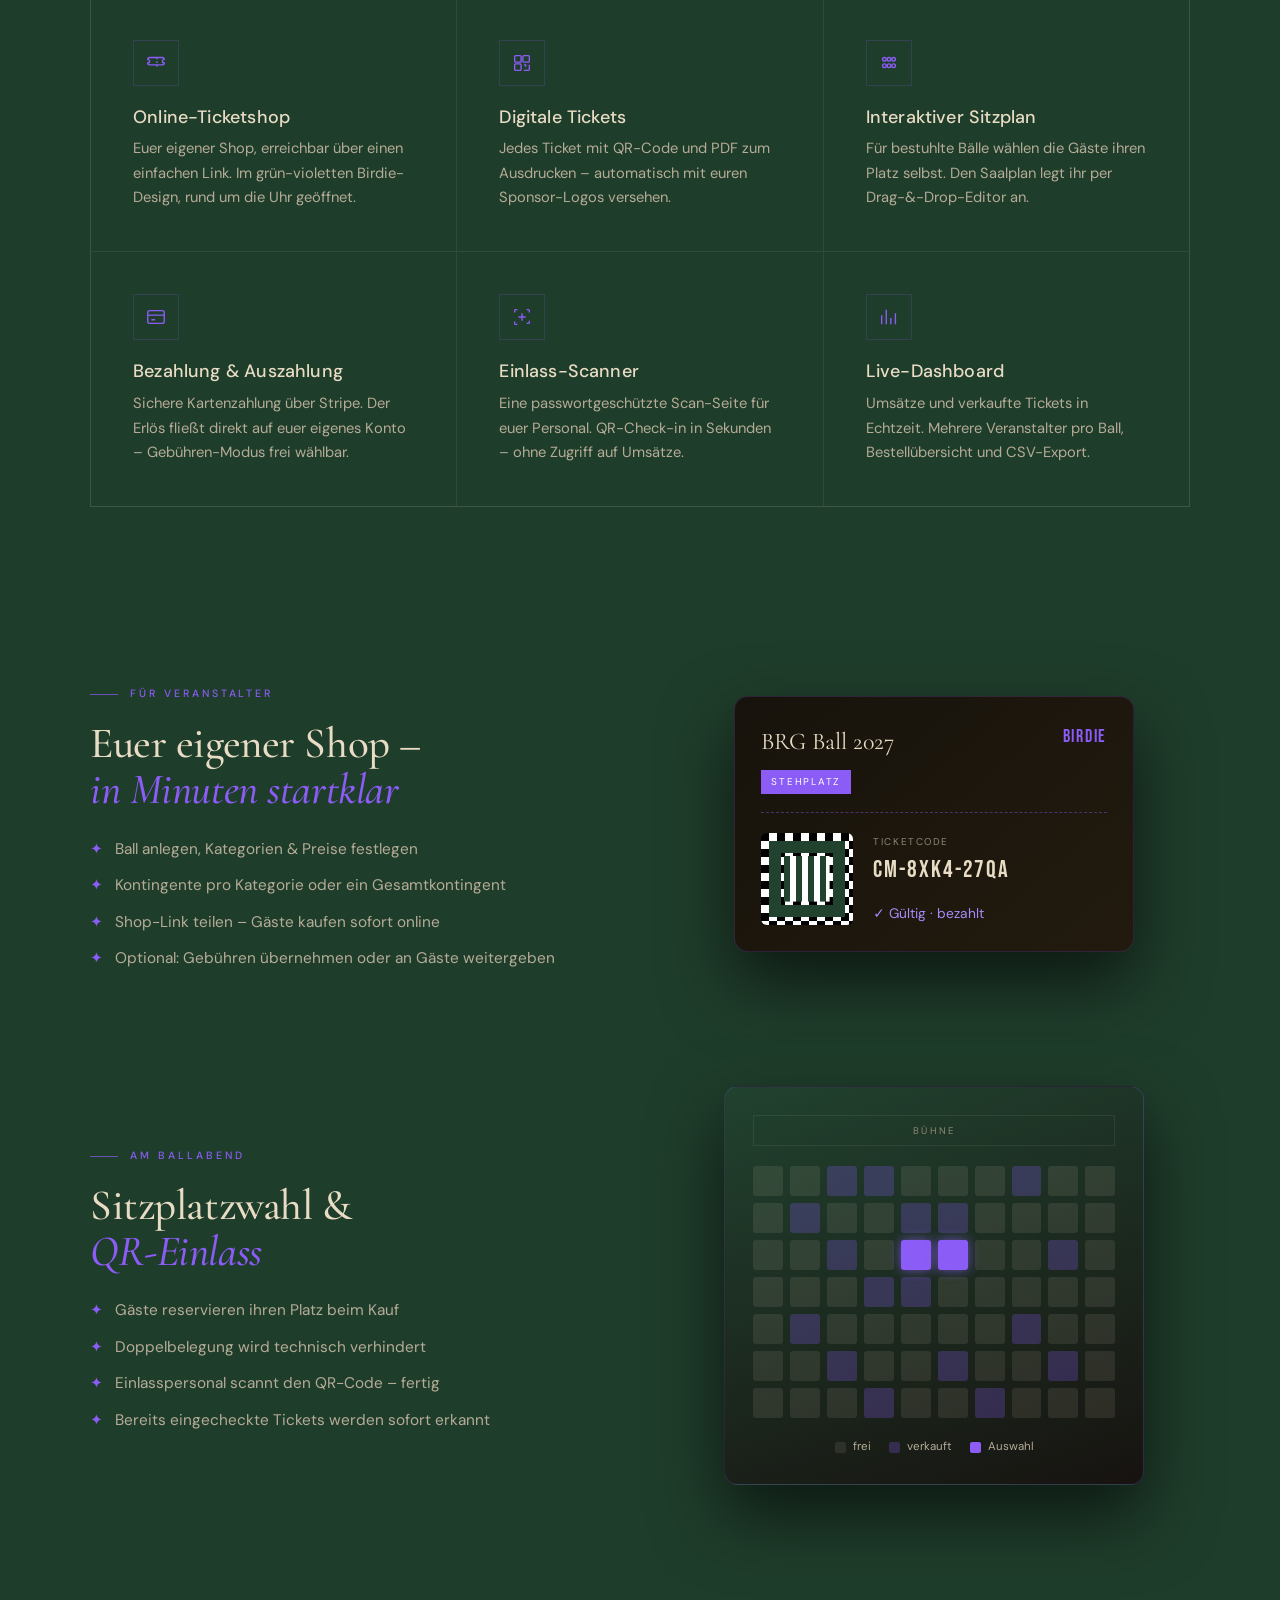
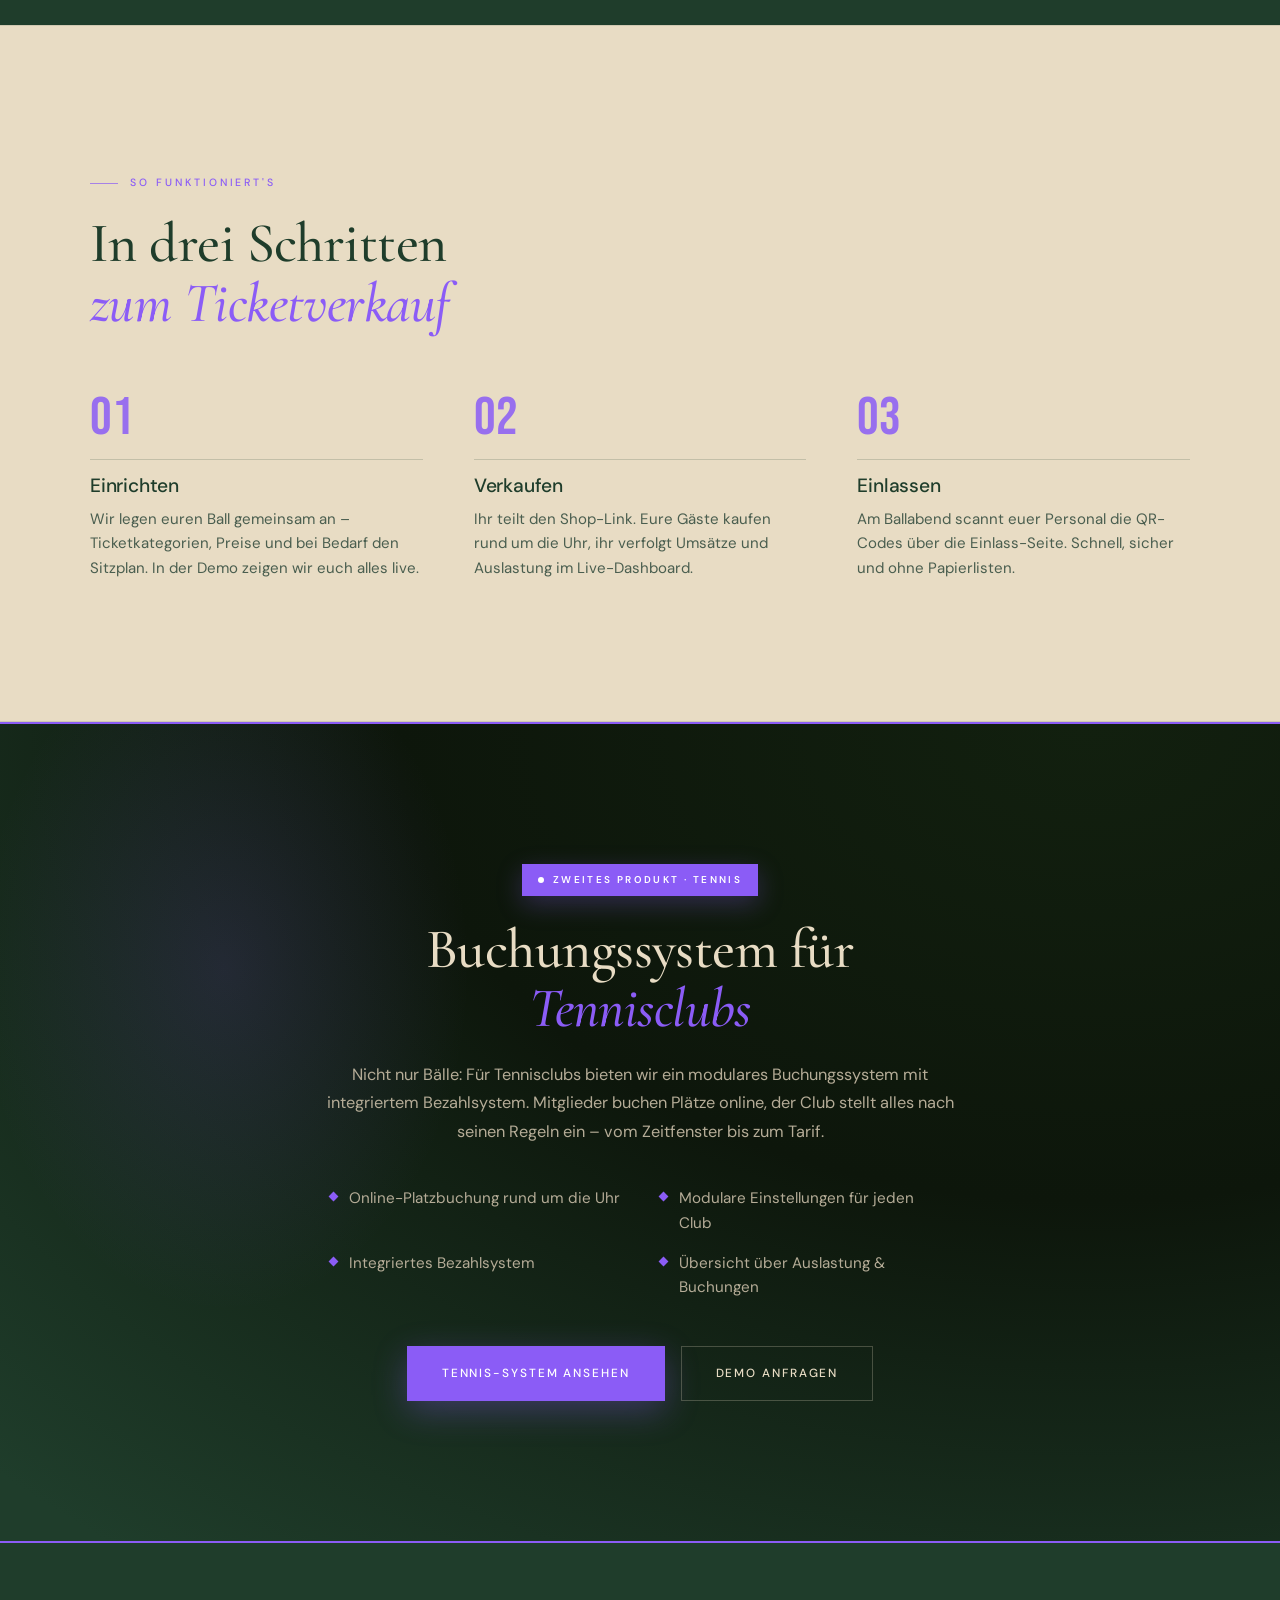
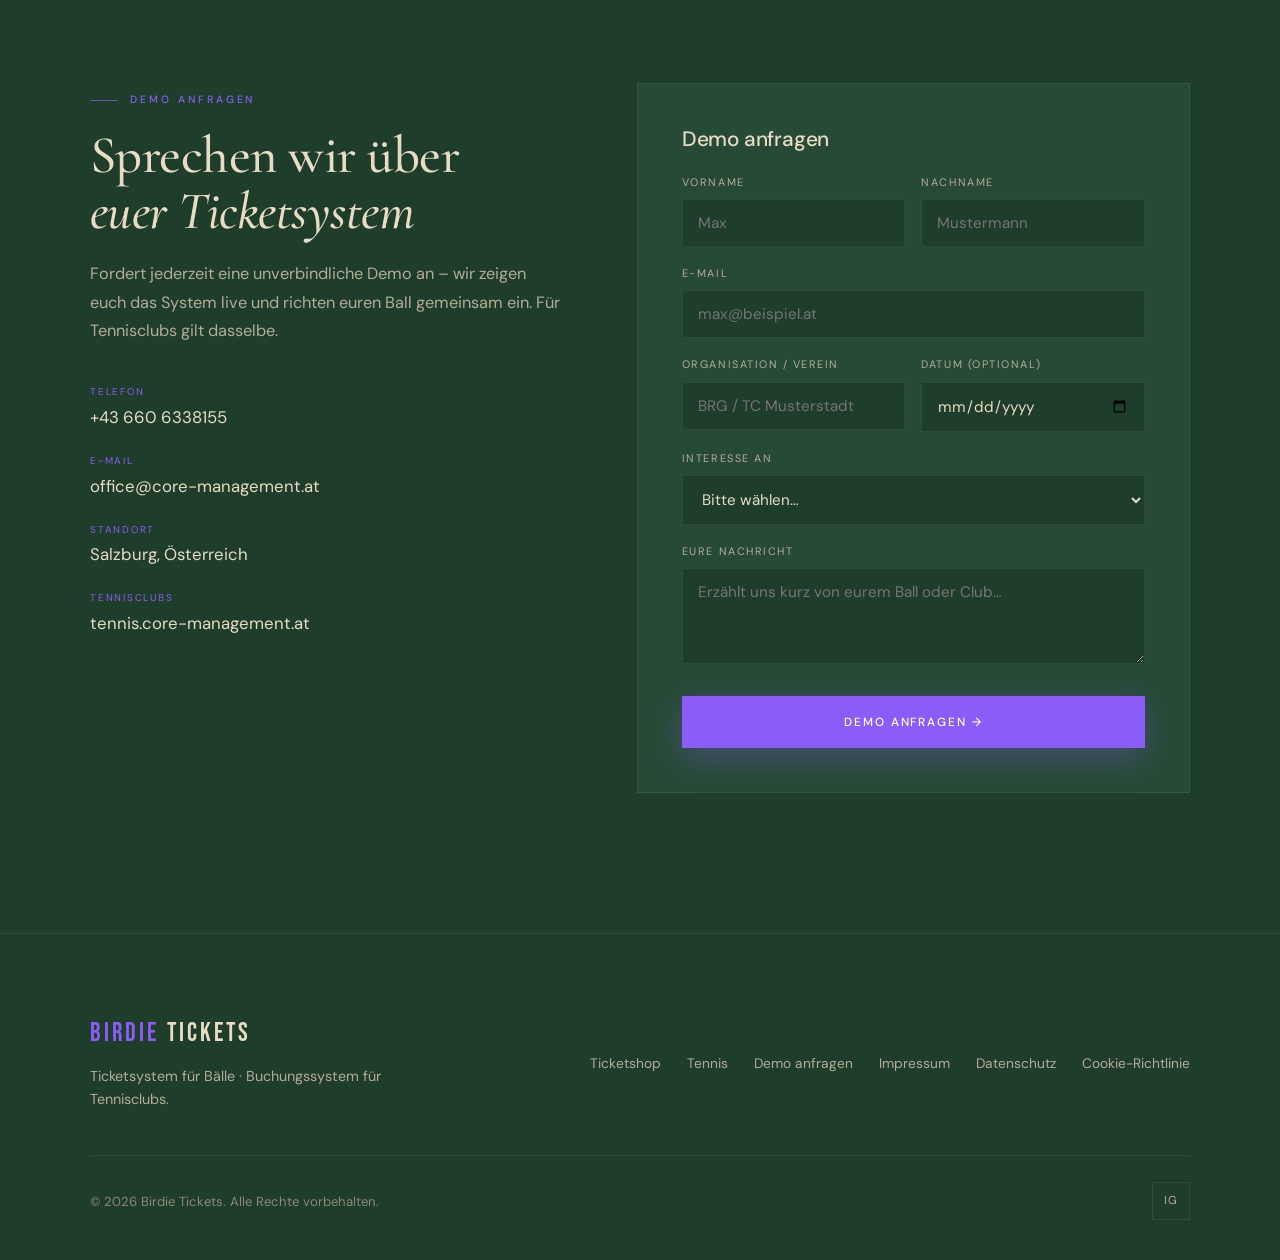
==== commit de6a3623: "Umbranding: CORE Management Ticketshop -> Birdie Tickets - Name in allen Seiten, Titeln, Logos, Fuss" ====
--- a/index.html
+++ b/index.html
@@ -3,9 +3,9 @@
 <head>
 <meta charset="UTF-8">
 <meta name="viewport" content="width=device-width, initial-scale=1.0">
-<title>CORE Management – Ticketsystem für Bälle</title>
-<meta name="description" content="CORE Management ist das Ticketsystem für Bälle: eigener Online-Ticketshop, interaktiver Sitzplan, QR-Einlass, sichere Bezahlung und direkte Auszahlung per Stripe. Plus Buchungssystem für Tennisclubs. Jetzt Demo anfragen.">
-<meta property="og:title" content="CORE Management – Ticketsystem für Bälle">
+<title>Birdie Tickets – Ticketsystem für Bälle</title>
+<meta name="description" content="Birdie Tickets ist das Ticketsystem für Bälle: eigener Online-Ticketshop, interaktiver Sitzplan, QR-Einlass, sichere Bezahlung und direkte Auszahlung per Stripe. Plus Buchungssystem für Tennisclubs. Jetzt Demo anfragen.">
+<meta property="og:title" content="Birdie Tickets – Ticketsystem für Bälle">
 <meta property="og:description" content="Verkauft eure Balltickets komplett online: Shop, Sitzplan, QR-Einlass, Auszahlung per Stripe. Auch als Buchungssystem für Tennisclubs.">
 <meta property="og:type" content="website">
 <link rel="preconnect" href="https://fonts.googleapis.com">
@@ -17,18 +17,18 @@
 </script>
 <style>
   :root {
-    --gold: #C9A84C;
-    --gold-light: #E8C97A;
-    --gold-dim: rgba(201,168,76,0.14);
-    --black: #080808;
-    --dark: #0e0e0e;
-    --dark2: #151515;
-    --panel: #121212;
-    --line: rgba(201,168,76,0.18);
-    --line-soft: rgba(245,240,235,0.08);
-    --white: #F5F0EB;
-    --gray: #9a968f;
-    --gray-dim: #6f6c66;
+    --gold: #8B5CF6;
+    --gold-light: #A78BFA;
+    --gold-dim: rgba(139,92,246,0.14);
+    --black: #1F3D2B;
+    --dark: #1B3727;
+    --dark2: #264A35;
+    --panel: #22442F;
+    --line: rgba(139,92,246,0.18);
+    --line-soft: rgba(232,220,196,0.08);
+    --white: #E8DCC4;
+    --gray: #B5AC97;
+    --gray-dim: #8E8875;
   }
   *, *::before, *::after { box-sizing: border-box; margin: 0; padding: 0; }
   html { scroll-behavior: smooth; }
@@ -46,8 +46,8 @@
   /* --- Shared type --- */
   .label { display: inline-flex; align-items: center; gap: 12px; font-family: 'DM Sans'; font-size: 0.66rem; letter-spacing: 0.28em; text-transform: uppercase; color: var(--gold); font-weight: 500; }
   .label::before { content: ''; width: 28px; height: 1px; background: var(--gold); opacity: 0.7; }
-  .chip { display: inline-flex; align-items: center; gap: 9px; font-size: 0.62rem; letter-spacing: 0.24em; text-transform: uppercase; color: var(--black); background: var(--gold); padding: 8px 16px; font-weight: 600; box-shadow: 0 8px 26px rgba(201,168,76,0.28); }
-  .chip::before { content: ''; width: 6px; height: 6px; border-radius: 50%; background: var(--black); }
+  .chip { display: inline-flex; align-items: center; gap: 9px; font-size: 0.62rem; letter-spacing: 0.24em; text-transform: uppercase; color: #fff; background: var(--gold); padding: 8px 16px; font-weight: 600; box-shadow: 0 8px 26px rgba(139,92,246,0.28); }
+  .chip::before { content: ''; width: 6px; height: 6px; border-radius: 50%; background: #fff; }
   h1, h2, h3 { font-family: 'Cormorant Garamond', serif; font-weight: 500; line-height: 1.06; letter-spacing: -0.01em; }
   h2.head { font-size: clamp(2.3rem, 5vw, 3.5rem); margin: 22px 0 0; }
   h2.head em, h1 em { font-style: italic; color: var(--gold); }
@@ -55,9 +55,9 @@
 
   /* --- Buttons --- */
   .btn { display: inline-flex; align-items: center; gap: 10px; font-family: 'DM Sans'; font-size: 0.74rem; letter-spacing: 0.16em; text-transform: uppercase; font-weight: 500; padding: 17px 34px; border: 1px solid transparent; cursor: pointer; transition: all 0.25s ease; }
-  .btn-gold { background: var(--gold); color: var(--black); box-shadow: 0 10px 34px rgba(201,168,76,0.32); }
-  .btn-gold:hover { background: var(--gold-light); transform: translateY(-2px); box-shadow: 0 16px 44px rgba(201,168,76,0.45); }
-  .btn-ghost { background: transparent; color: var(--white); border-color: rgba(245,240,235,0.25); }
+  .btn-gold { background: var(--gold); color: #fff; box-shadow: 0 10px 34px rgba(139,92,246,0.32); }
+  .btn-gold:hover { background: var(--gold-light); transform: translateY(-2px); box-shadow: 0 16px 44px rgba(139,92,246,0.45); }
+  .btn-ghost { background: transparent; color: var(--white); border-color: rgba(232,220,196,0.25); }
   .btn-ghost:hover { border-color: var(--gold); color: var(--gold); }
 
   /* --- Reveal --- */
@@ -67,13 +67,13 @@
 
   /* --- NAV --- */
   nav { position: fixed; top: 0; left: 0; right: 0; z-index: 1000; padding: 22px clamp(20px,5vw,50px); display: flex; align-items: center; justify-content: space-between; transition: background 0.3s, padding 0.3s, border-color 0.3s; border-bottom: 1px solid transparent; }
-  nav.scrolled { background: rgba(8,8,8,0.9); backdrop-filter: blur(14px); padding-top: 15px; padding-bottom: 15px; border-color: var(--line-soft); }
+  nav.scrolled { background: rgba(31,61,43,0.9); backdrop-filter: blur(14px); padding-top: 15px; padding-bottom: 15px; border-color: var(--line-soft); }
   .logo { font-family: 'Bebas Neue'; font-size: 1.5rem; letter-spacing: 0.14em; }
   .logo span { color: var(--gold); }
   nav ul { list-style: none; display: flex; gap: 34px; }
   nav ul a { font-size: 0.82rem; letter-spacing: 0.04em; color: var(--gray); transition: color 0.2s; }
   nav ul a:hover { color: var(--white); }
-  .nav-cta { font-size: 0.72rem; letter-spacing: 0.14em; text-transform: uppercase; font-weight: 600; color: var(--black); background: var(--gold); padding: 12px 22px; transition: all 0.2s; }
+  .nav-cta { font-size: 0.72rem; letter-spacing: 0.14em; text-transform: uppercase; font-weight: 600; color: #fff; background: var(--gold); padding: 12px 22px; transition: all 0.2s; }
   .nav-cta:hover { background: var(--gold-light); }
   .nav-toggle { display: none; background: none; border: 0; color: var(--white); font-size: 1.6rem; cursor: pointer; }
   @media (max-width: 860px) {
@@ -87,12 +87,12 @@
   /* --- HERO --- */
   .hero { min-height: 100vh; display: flex; align-items: center; padding: 120px 0 90px; overflow: hidden; }
   .hero-bg { position: absolute; inset: 0; background-size: cover; background-position: center; filter: grayscale(0.3) brightness(0.5); transform: scale(1.05); }
-  .hero::after { content: ''; position: absolute; inset: 0; background: linear-gradient(105deg, rgba(8,8,8,0.94) 0%, rgba(8,8,8,0.82) 42%, rgba(8,8,8,0.55) 100%); }
-  .hero-glow { position: absolute; top: -20%; right: -10%; width: 60%; height: 90%; background: radial-gradient(closest-side, rgba(201,168,76,0.16), transparent 72%); pointer-events: none; z-index: 1; }
+  .hero::after { content: ''; position: absolute; inset: 0; background: linear-gradient(105deg, rgba(31,61,43,0.94) 0%, rgba(31,61,43,0.82) 42%, rgba(31,61,43,0.55) 100%); }
+  .hero-glow { position: absolute; top: -20%; right: -10%; width: 60%; height: 90%; background: radial-gradient(closest-side, rgba(139,92,246,0.16), transparent 72%); pointer-events: none; z-index: 1; }
   .hero .wrap { position: relative; z-index: 2; width: 100%; }
   .hero-content { max-width: 720px; }
   .hero h1 { font-size: clamp(3rem, 8vw, 6rem); margin: 26px 0 0; }
-  .hero-desc { color: rgba(245,240,235,0.82); font-size: clamp(1.02rem, 1.6vw, 1.2rem); line-height: 1.7; max-width: 540px; margin: 26px 0 0; }
+  .hero-desc { color: rgba(232,220,196,0.82); font-size: clamp(1.02rem, 1.6vw, 1.2rem); line-height: 1.7; max-width: 540px; margin: 26px 0 0; }
   .hero-actions { display: flex; gap: 16px; flex-wrap: wrap; margin-top: 40px; }
   .hero-tags { display: flex; gap: 10px 26px; flex-wrap: wrap; margin-top: 44px; padding-top: 26px; border-top: 1px solid var(--line-soft); }
   .hero-tag { display: flex; align-items: center; gap: 9px; font-size: 0.8rem; color: var(--gray); }
@@ -136,31 +136,31 @@
   /* Ticket mock */
   .mock { position: relative; }
   .ticket { background: linear-gradient(140deg, #17130c, #221a0e); border: 1px solid var(--line); border-radius: 14px; padding: 26px; box-shadow: 0 30px 70px rgba(0,0,0,0.6); max-width: 400px; margin: 0 auto; }
-  .ticket-top { display: flex; justify-content: space-between; align-items: flex-start; padding-bottom: 18px; border-bottom: 1px dashed rgba(201,168,76,0.4); }
+  .ticket-top { display: flex; justify-content: space-between; align-items: flex-start; padding-bottom: 18px; border-bottom: 1px dashed rgba(139,92,246,0.4); }
   .ticket-top .t-ev { font-family: 'Cormorant Garamond'; font-size: 1.5rem; color: var(--white); }
-  .ticket-top .t-cat { display: inline-block; margin-top: 8px; font-size: 0.62rem; letter-spacing: 0.18em; text-transform: uppercase; color: var(--black); background: var(--gold); padding: 4px 10px; }
+  .ticket-top .t-cat { display: inline-block; margin-top: 8px; font-size: 0.62rem; letter-spacing: 0.18em; text-transform: uppercase; color: #fff; background: var(--gold); padding: 4px 10px; }
   .t-logo { font-family: 'Bebas Neue'; font-size: 1.1rem; letter-spacing: 0.1em; color: var(--gold); }
   .ticket-body { display: flex; gap: 20px; align-items: center; padding-top: 20px; }
   .qr { width: 92px; height: 92px; flex: 0 0 92px; background:
       conic-gradient(from 0deg, #0000 0 25%, #000 0 50%, #0000 0 75%, #000 0) 0 0/16px 16px,
       #fff; padding: 8px; border-radius: 6px; }
   .qr i { display: block; width: 100%; height: 100%; background:
-      linear-gradient(#111 0 0) 0 0/100% 12px no-repeat,
-      linear-gradient(#111 0 0) 0 100%/100% 12px no-repeat,
-      linear-gradient(#111 0 0) 0 0/12px 100% no-repeat,
-      linear-gradient(#111 0 0) 100% 0/12px 100% no-repeat,
-      repeating-linear-gradient(90deg, #111 0 6px, #fff 6px 12px) center/60% 60% no-repeat; }
+      linear-gradient(#21422F 0 0) 0 0/100% 12px no-repeat,
+      linear-gradient(#21422F 0 0) 0 100%/100% 12px no-repeat,
+      linear-gradient(#21422F 0 0) 0 0/12px 100% no-repeat,
+      linear-gradient(#21422F 0 0) 100% 0/12px 100% no-repeat,
+      repeating-linear-gradient(90deg, #21422F 0 6px, #fff 6px 12px) center/60% 60% no-repeat; }
   .ticket-info .t-lbl { font-size: 0.62rem; letter-spacing: 0.16em; text-transform: uppercase; color: var(--gray-dim); }
   .ticket-info .t-code { font-family: 'Bebas Neue'; font-size: 1.5rem; letter-spacing: 0.08em; color: var(--white); margin: 2px 0 12px; }
   .ticket-info .t-seat { font-size: 0.86rem; color: var(--gold-light); }
 
   /* Seat mock */
-  .seatgrid { background: linear-gradient(160deg, #101010, #171310); border: 1px solid var(--line); border-radius: 14px; padding: 28px; box-shadow: 0 30px 70px rgba(0,0,0,0.6); max-width: 420px; margin: 0 auto; }
+  .seatgrid { background: linear-gradient(160deg, #21422F, #171310); border: 1px solid var(--line); border-radius: 14px; padding: 28px; box-shadow: 0 30px 70px rgba(0,0,0,0.6); max-width: 420px; margin: 0 auto; }
   .stage { text-align: center; font-size: 0.6rem; letter-spacing: 0.24em; text-transform: uppercase; color: var(--gray-dim); border: 1px solid var(--line-soft); padding: 7px; margin-bottom: 20px; }
   .seats { display: grid; grid-template-columns: repeat(10, 1fr); gap: 7px; }
-  .seats i { aspect-ratio: 1; border-radius: 3px; background: rgba(245,240,235,0.1); }
-  .seats i.sold { background: rgba(201,168,76,0.25); }
-  .seats i.sel { background: var(--gold); box-shadow: 0 0 12px rgba(201,168,76,0.7); }
+  .seats i { aspect-ratio: 1; border-radius: 3px; background: rgba(232,220,196,0.1); }
+  .seats i.sold { background: rgba(139,92,246,0.25); }
+  .seats i.sel { background: var(--gold); box-shadow: 0 0 12px rgba(139,92,246,0.7); }
   .seat-legend { display: flex; gap: 18px; justify-content: center; margin-top: 20px; font-size: 0.72rem; color: var(--gray); }
   .seat-legend span { display: flex; align-items: center; gap: 7px; }
   .seat-legend b { width: 11px; height: 11px; border-radius: 2px; display: inline-block; }
@@ -171,11 +171,19 @@
   .step-num { font-family: 'Bebas Neue'; font-size: 3.4rem; color: var(--gold); line-height: 1; opacity: 0.85; }
   .step h3 { font-family: 'DM Sans'; font-weight: 500; font-size: 1.2rem; margin: 14px 0 10px; padding-top: 16px; border-top: 1px solid var(--line-soft); }
   .step p { color: var(--gray); font-size: 0.94rem; line-height: 1.65; }
+
+  /* Birdie Tickets: helle Beige-Flächen (30 % der Farbaufteilung) mit grüner Schrift */
+  .stats, .steps-sec { background: var(--white); color: var(--black); border-color: rgba(31,61,43,0.12); }
+  .stat { border-right-color: rgba(31,61,43,0.14); }
+  .stat-label, .steps-sec .step p { color: #4A5E4F; }
+  .steps-sec h2.head { color: var(--black); }
+  .steps-sec .step h3 { color: var(--black); border-top-color: rgba(31,61,43,0.18); }
+  @media (max-width: 720px) { .stat { border-bottom-color: rgba(31,61,43,0.14); } }
   @media (max-width: 760px) { .steps { grid-template-columns: 1fr; } }
 
   /* --- TENNIS --- */
   .tennis { overflow: hidden; background: radial-gradient(120% 130% at 85% 0%, #12200f 0%, #0d160b 45%, var(--black) 100%); border-top: 2px solid var(--gold); border-bottom: 2px solid var(--gold); }
-  .tennis::before { content: ''; position: absolute; top: -30%; left: -10%; width: 55%; height: 120%; background: radial-gradient(closest-side, rgba(201,168,76,0.14), transparent 70%); pointer-events: none; }
+  .tennis::before { content: ''; position: absolute; top: -30%; left: -10%; width: 55%; height: 120%; background: radial-gradient(closest-side, rgba(139,92,246,0.14), transparent 70%); pointer-events: none; }
   .tennis .wrap { position: relative; z-index: 1; text-align: center; }
   .tennis .inner { max-width: 780px; margin: 0 auto; }
   .tennis h2 { font-size: clamp(2.3rem, 5.4vw, 3.5rem); margin: 24px 0 0; }
@@ -226,7 +234,7 @@
 <body>
 
 <nav id="nav">
-  <a href="#" class="logo"><span>CORE</span> MANAGEMENT</a>
+  <a href="#" class="logo"><span>BIRDIE</span> TICKETS</a>
   <ul>
     <li><a href="#funktionen">Funktionen</a></li>
     <li><a href="#ablauf">So funktioniert's</a></li>
@@ -246,7 +254,7 @@
     <div class="hero-content">
       <span class="chip reveal">Ticketsystem für Bälle · Austria</span>
       <h1 class="reveal d1">Verkauft eure Balltickets<br><em>komplett online.</em></h1>
-      <p class="hero-desc reveal d2">CORE Management ist das Ticketsystem für Bälle – eigener Online-Shop, interaktiver Sitzplan, sichere Bezahlung und QR-Einlass. Ihr verkauft rund um die Uhr, das Geld fließt direkt an euch.</p>
+      <p class="hero-desc reveal d2">Birdie Tickets ist das Ticketsystem für Bälle – eigener Online-Shop, interaktiver Sitzplan, sichere Bezahlung und QR-Einlass. Ihr verkauft rund um die Uhr, das Geld fließt direkt an euch.</p>
       <div class="hero-actions reveal d3">
         <a href="#demo" class="btn btn-gold">Demo anfragen</a>
         <a href="tickets.html" class="btn btn-ghost">Ticketshop ansehen</a>
@@ -283,7 +291,7 @@
       <div class="feat reveal">
         <div class="feat-ico"><svg viewBox="0 0 24 24" fill="none" stroke="currentColor" stroke-width="1.5"><path d="M3 8a2 2 0 0 1 2-2h14a2 2 0 0 1 2 2 2 2 0 0 0 0 4 2 2 0 0 1-2 2H5a2 2 0 0 1-2-2 2 2 0 0 0 0-4Z"/><path d="M13 6v12" stroke-dasharray="2 2"/></svg></div>
         <h3>Online-Ticketshop</h3>
-        <p>Euer eigener Shop, erreichbar über einen einfachen Link. Im gold-schwarzen CORE-Design, rund um die Uhr geöffnet.</p>
+        <p>Euer eigener Shop, erreichbar über einen einfachen Link. Im grün-violetten Birdie-Design, rund um die Uhr geöffnet.</p>
       </div>
       <div class="feat reveal d1">
         <div class="feat-ico"><svg viewBox="0 0 24 24" fill="none" stroke="currentColor" stroke-width="1.5"><rect x="4" y="4" width="7" height="7" rx="1"/><rect x="13" y="4" width="7" height="7" rx="1"/><rect x="4" y="13" width="7" height="7" rx="1"/><path d="M14 14h2v2m4-2v6m-6 0h6"/></svg></div>
@@ -333,7 +341,7 @@
           <div class="ticket">
             <div class="ticket-top">
               <div><div class="t-ev">BRG Ball 2027</div><span class="t-cat">Stehplatz</span></div>
-              <div class="t-logo">CORE</div>
+              <div class="t-logo">BIRDIE</div>
             </div>
             <div class="ticket-body">
               <div class="qr"><i></i></div>
@@ -363,8 +371,8 @@
             <div class="stage">Bühne</div>
             <div class="seats" id="seatDemo"></div>
             <div class="seat-legend">
-              <span><b style="background:rgba(245,240,235,0.1)"></b>frei</span>
-              <span><b style="background:rgba(201,168,76,0.25)"></b>verkauft</span>
+              <span><b style="background:rgba(232,220,196,0.1)"></b>frei</span>
+              <span><b style="background:rgba(139,92,246,0.25)"></b>verkauft</span>
               <span><b style="background:var(--gold)"></b>Auswahl</span>
             </div>
           </div>
@@ -465,7 +473,7 @@
   <div class="wrap">
     <div class="footer-top">
       <div>
-        <a href="#top" class="footer-logo"><span>CORE</span> MANAGEMENT</a>
+        <a href="#top" class="footer-logo"><span>BIRDIE</span> TICKETS</a>
         <div class="footer-tagline">Ticketsystem für Bälle · Buchungssystem für Tennisclubs.</div>
       </div>
       <div class="footer-links">
@@ -478,7 +486,7 @@
       </div>
     </div>
     <div class="footer-bottom">
-      <p>© 2026 CORE Management Austria. Alle Rechte vorbehalten.</p>
+      <p>© 2026 Birdie Tickets. Alle Rechte vorbehalten.</p>
       <div class="socials"><a href="https://www.instagram.com/core_mgt/" target="_blank" rel="noopener">IG</a></div>
     </div>
   </div>
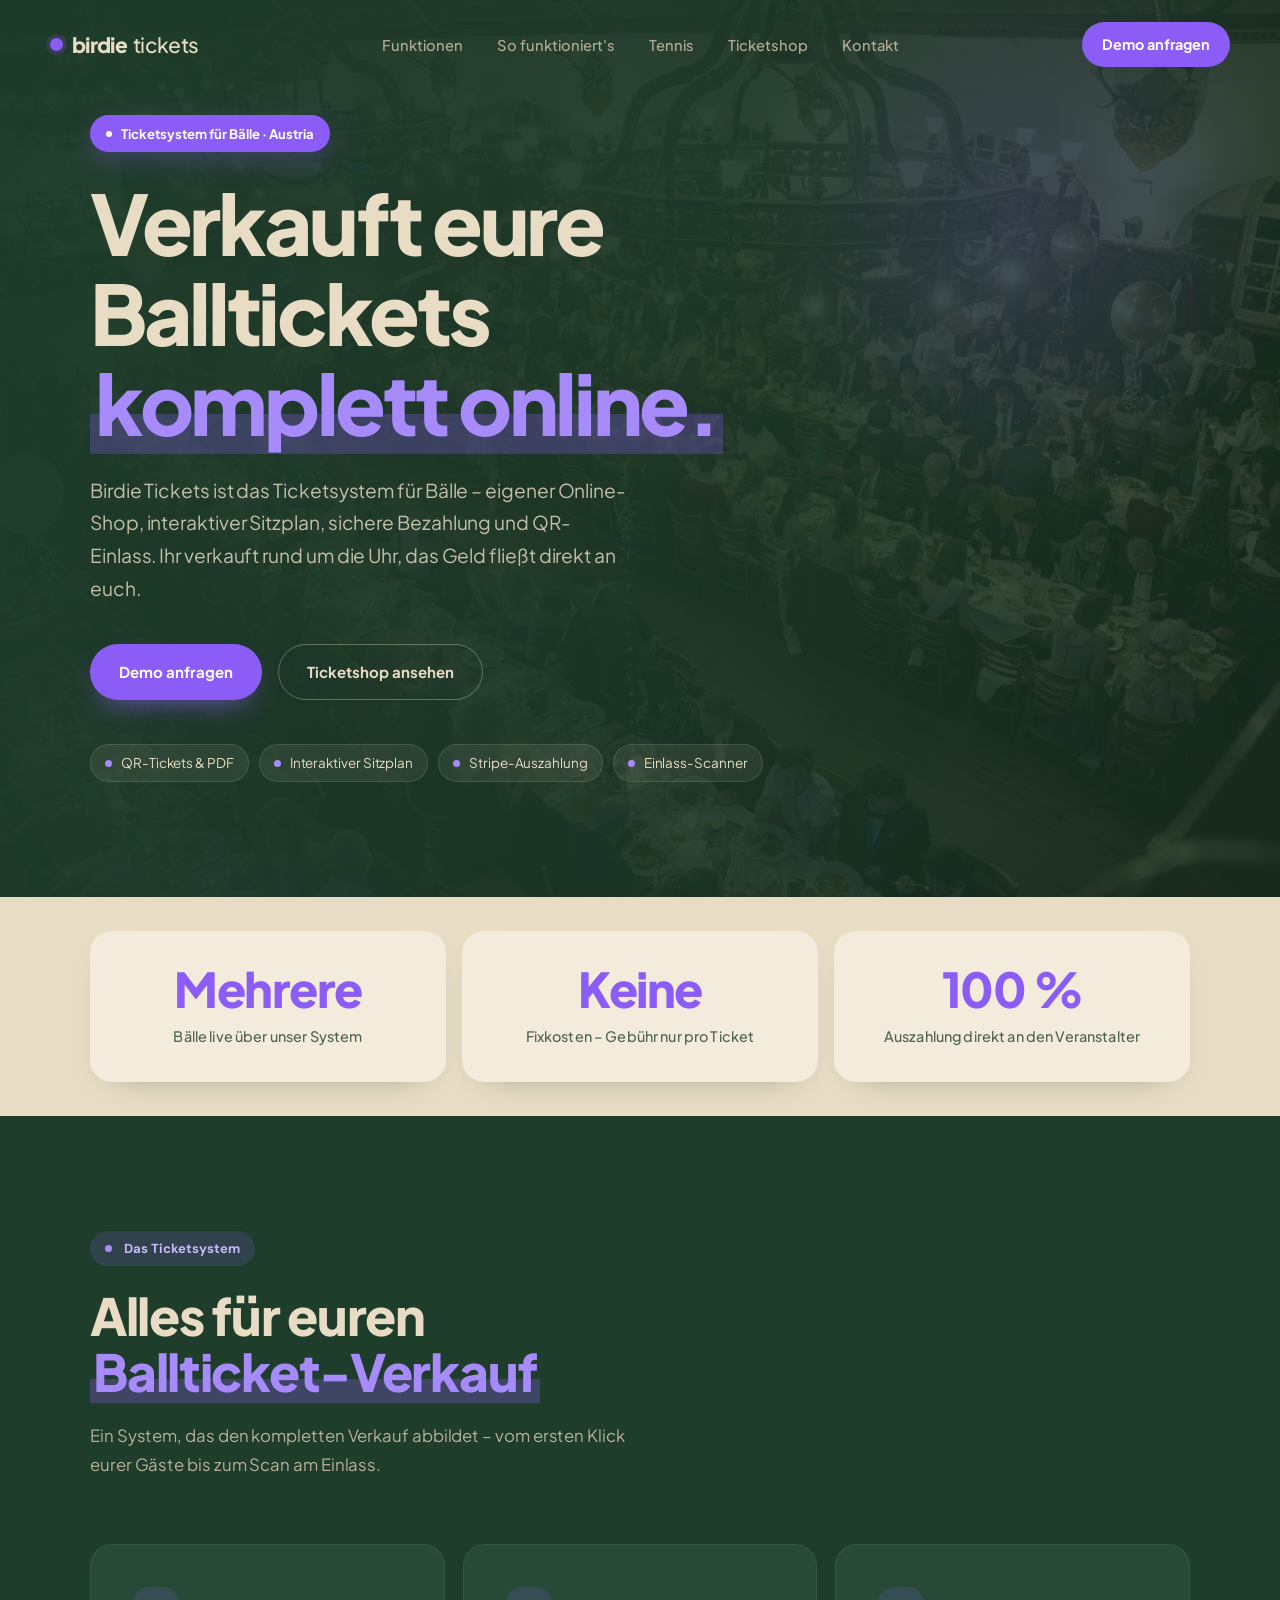
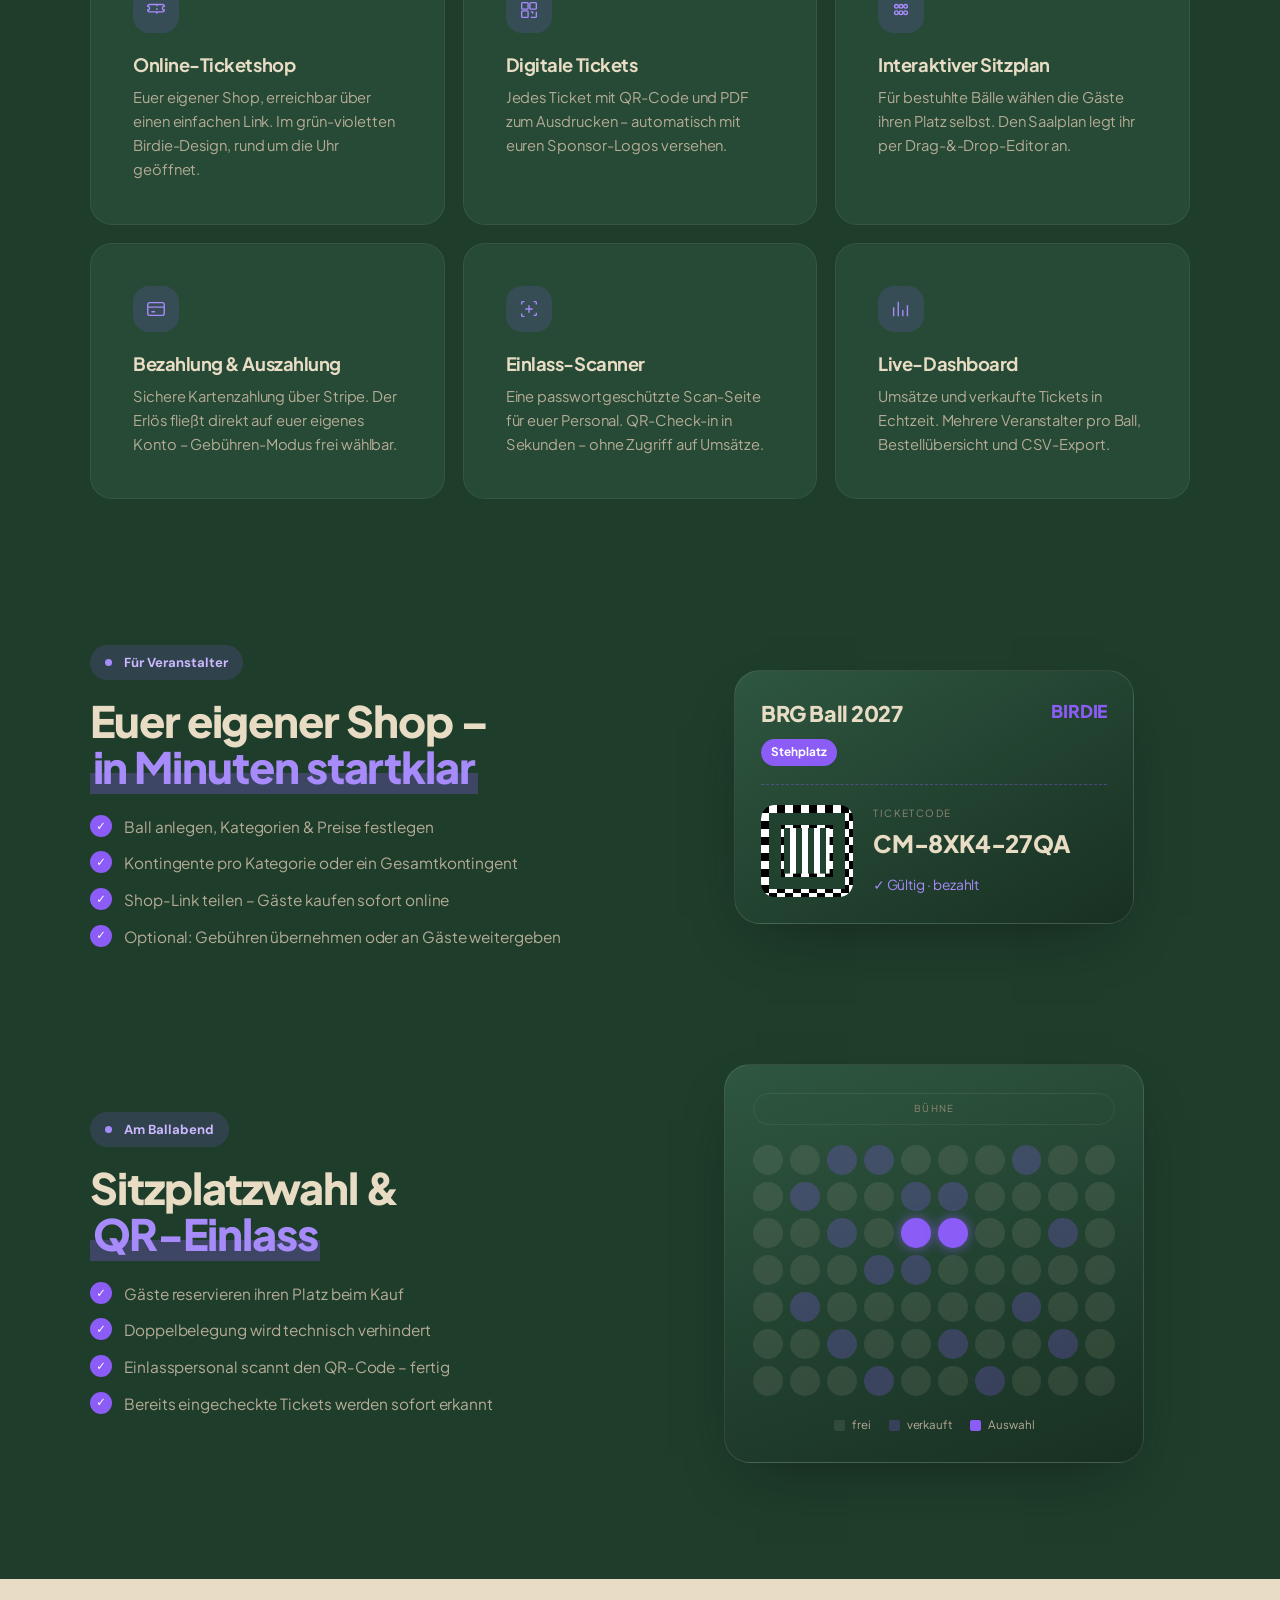
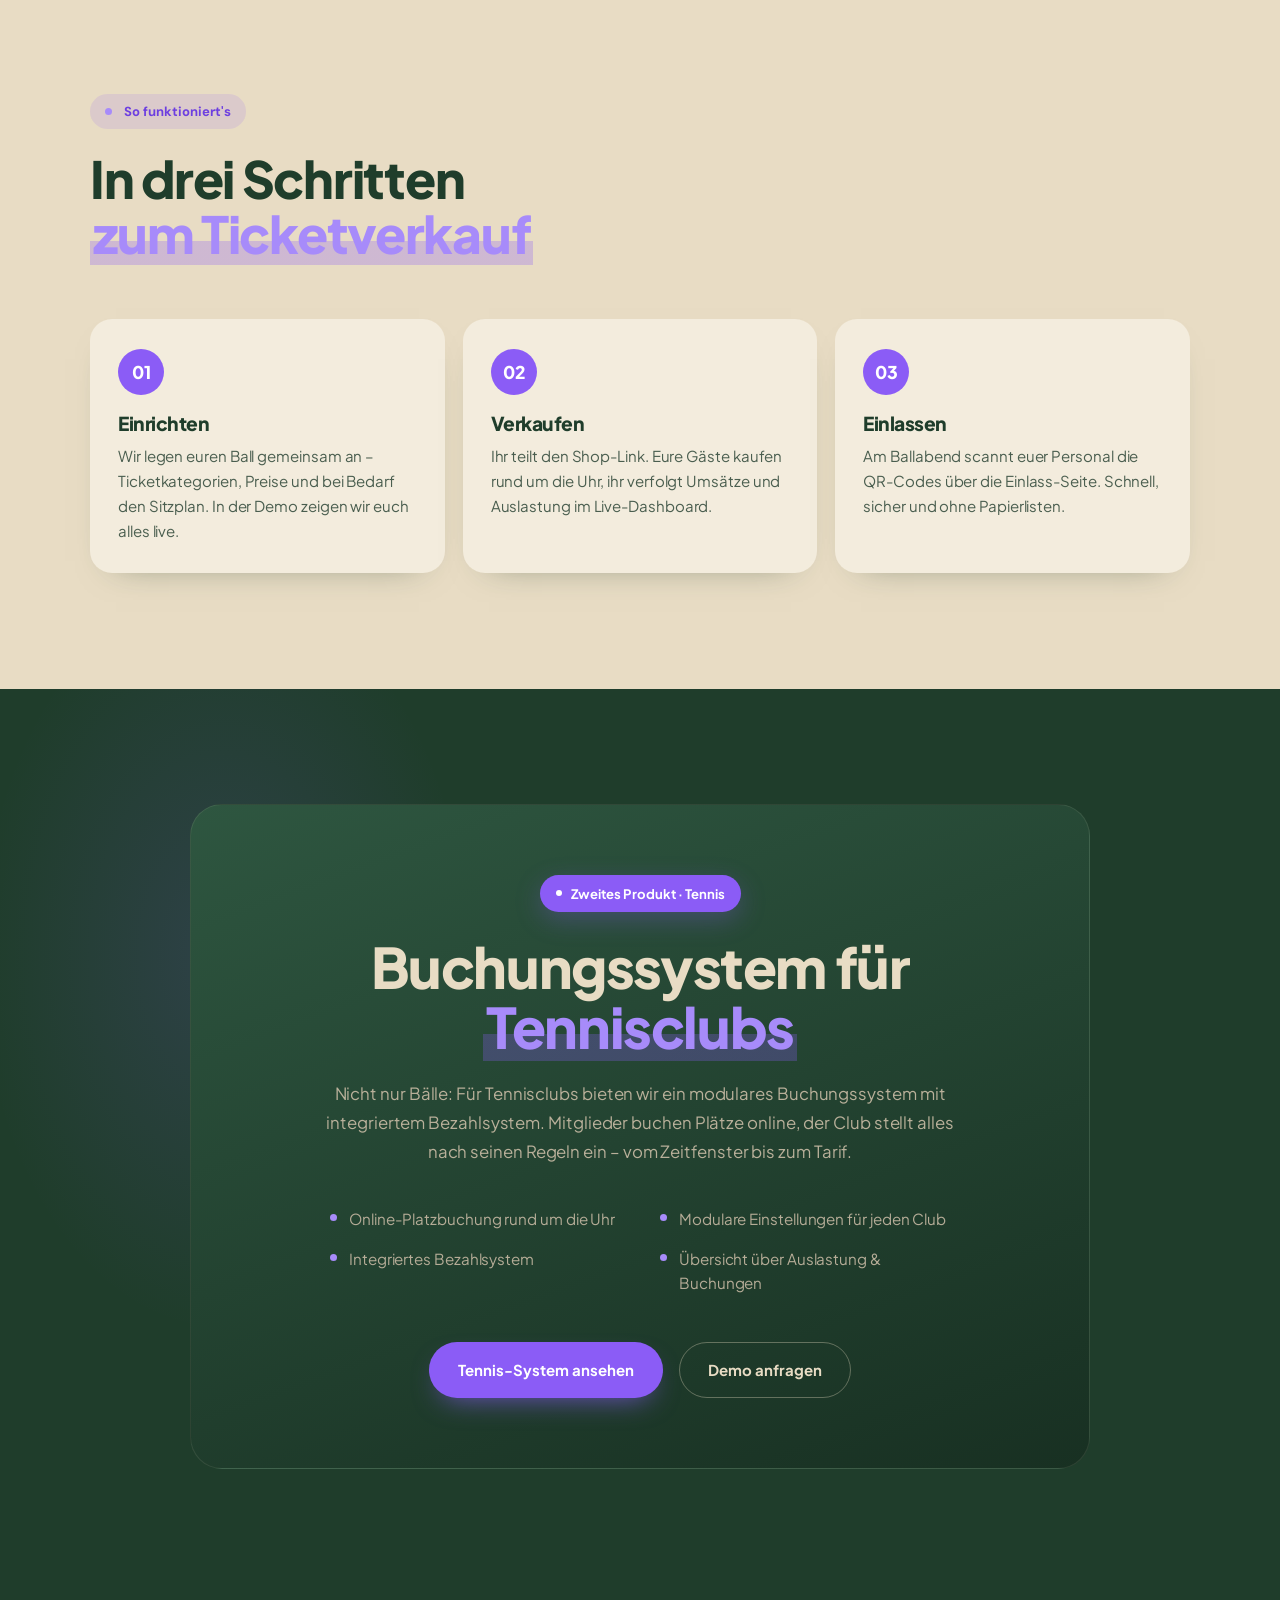
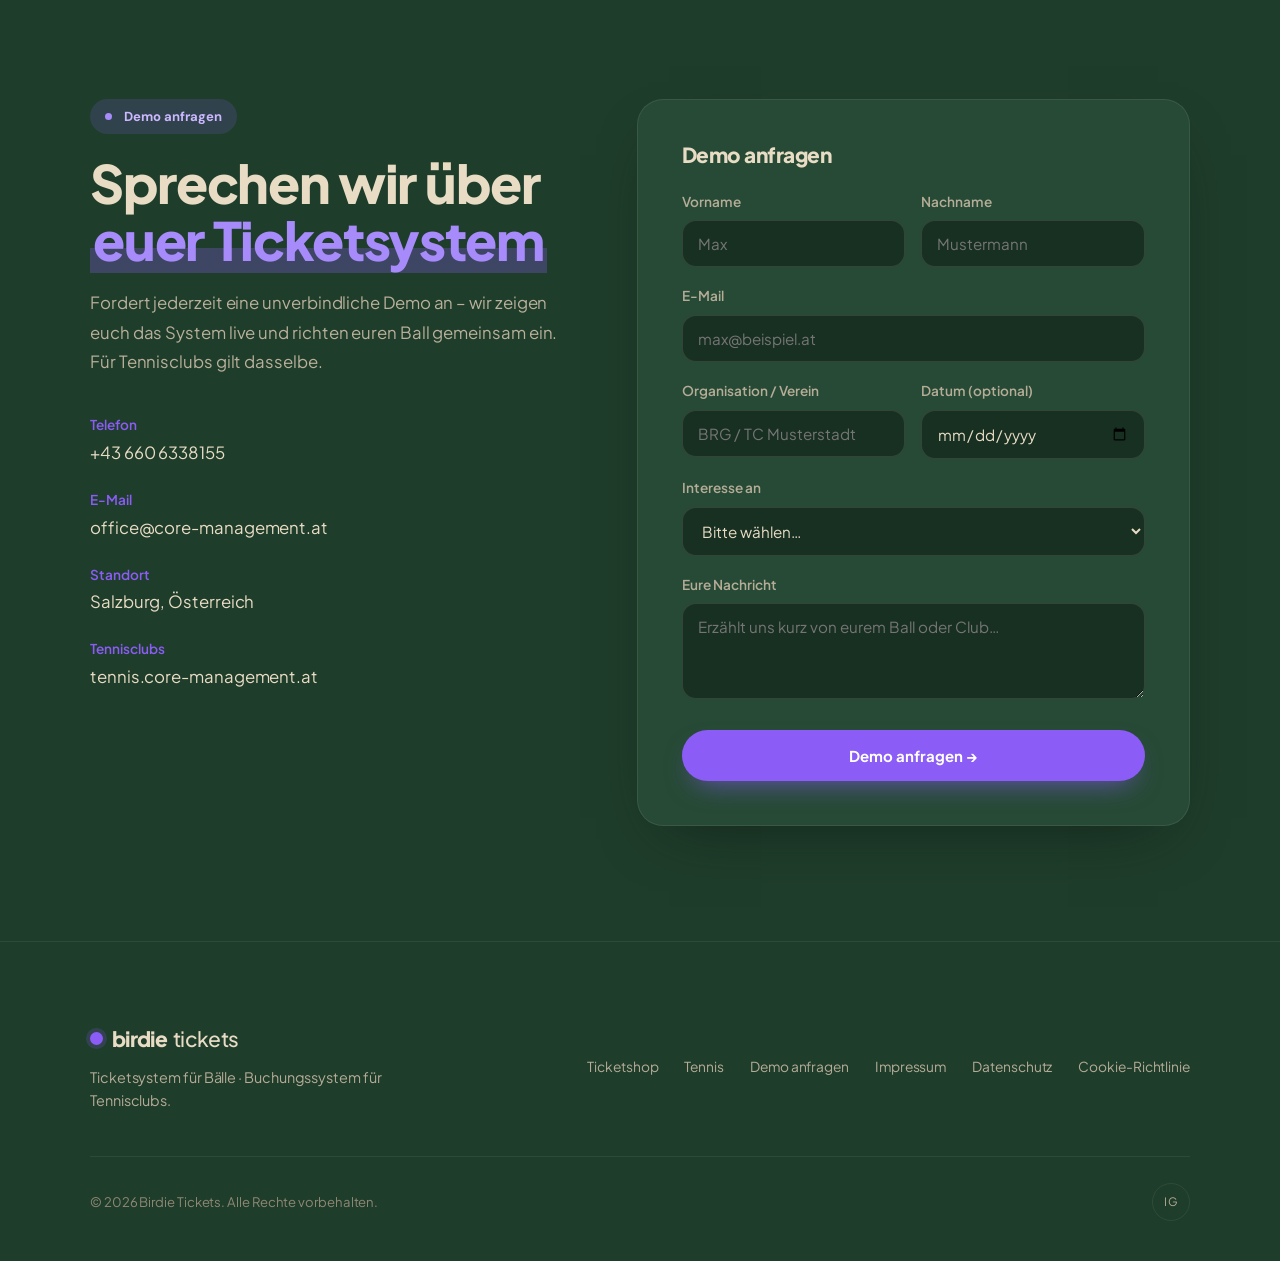
==== commit e48b7de3: "Birdie Tickets: frisches, modernes Design fuer die Kundenseiten Neues Stylesheet assets/birdie.css (" ====
--- a/index.html
+++ b/index.html
@@ -230,8 +230,10 @@
   @media (prefers-reduced-motion: reduce) { .reveal { opacity: 1 !important; transform: none !important; transition: none !important; } }
 </style>
 <noscript><style>.reveal{opacity:1 !important;transform:none !important;}</style></noscript>
+<link href="https://fonts.googleapis.com/css2?family=Plus+Jakarta+Sans:wght@400;500;600;700;800&display=swap" rel="stylesheet">
+<link rel="stylesheet" href="assets/birdie.css?v=20261107b">
 </head>
-<body>
+<body class="bt-home">
 
 <nav id="nav">
   <a href="#" class="logo"><span>BIRDIE</span> TICKETS</a>
--- a/assets/birdie.css
+++ b/assets/birdie.css
@@ -0,0 +1,197 @@
+/* =========================================================
+   Birdie Tickets – modernes Design für die KUNDENSEITEN
+   (Startseite, Ticketshop/Meine Tickets, Ticketprüfung).
+   Liegt über shop.css bzw. den Startseiten-Styles. Dashboard,
+   Einlass und Saalplan-Editor laden diese Datei NICHT.
+
+   Farben: 60 % Grün #1F3D2B · 30 % Beige #E8DCC4 · 10 % Violett #8B5CF6
+   Stil: runde Sans-Serif, Pillen-Buttons, weiche Karten, viel Luft.
+   ========================================================= */
+:root{
+  --bt-green:#1F3D2B; --bt-green-2:#264A35; --bt-green-3:#2E5640; --bt-green-deep:#183022;
+  --bt-beige:#E8DCC4; --bt-beige-2:#F3ECDD; --bt-beige-mute:#B9B09A;
+  --bt-violet:#8B5CF6; --bt-violet-2:#A78BFA; --bt-violet-soft:rgba(139,92,246,.16);
+  --bt-ink:#1F3D2B; --bt-ink-mute:#4E6354;
+  --bt-radius:22px; --bt-radius-sm:14px;
+  --bt-font:'Plus Jakarta Sans',system-ui,-apple-system,'Segoe UI',sans-serif;
+  --bt-shadow:0 24px 60px -32px rgba(10,22,15,.75);
+}
+
+/* ---------- Gemeinsam: Schrift, Logo, Buttons ---------- */
+body.bt, body.bt-home{font-family:var(--bt-font);font-weight:400;letter-spacing:-.005em}
+body.bt h1, body.bt h2, body.bt h3, body.bt-home h1, body.bt-home h2, body.bt-home h3{
+  font-family:var(--bt-font) !important;font-weight:800;letter-spacing:-.025em;line-height:1.08}
+body.bt h1 em, body.bt h2 em, body.bt-home h1 em, body.bt-home h2 em, body.bt-home h3 em{
+  font-style:normal;color:var(--bt-violet-2);
+  background:linear-gradient(transparent 62%,rgba(139,92,246,.28) 62%);padding:0 .06em}
+
+/* Logo: „● birdie tickets“ */
+body.bt .logo, body.bt-home .logo, body.bt-home .footer-logo{
+  font-family:var(--bt-font) !important;font-size:21px !important;letter-spacing:-.03em !important;
+  text-transform:lowercase;font-weight:500;color:var(--bt-beige);display:inline-flex;align-items:center;gap:0}
+body.bt .logo::before, body.bt-home .logo::before, body.bt-home .footer-logo::before{
+  content:"";width:.62em;height:.62em;border-radius:50%;background:var(--bt-violet);margin-right:.42em;
+  box-shadow:0 0 0 4px rgba(139,92,246,.18)}
+body.bt .logo span, body.bt-home .logo span, body.bt-home .footer-logo span{color:var(--bt-beige) !important;font-weight:800;margin-right:.28em}
+
+/* Buttons: Pillen, keine Großbuchstaben */
+body.bt .btn, body.bt-home .btn{border-radius:999px !important;text-transform:none !important;letter-spacing:0 !important;
+  font-family:var(--bt-font);font-weight:700;font-size:15px}
+body.bt-home .btn{padding:15px 28px}
+body.bt .btn-gold, body.bt-home .btn-gold{background:var(--bt-violet) !important;color:#fff !important;
+  box-shadow:0 12px 28px -12px rgba(139,92,246,.75) !important}
+body.bt .btn-gold:hover, body.bt-home .btn-gold:hover{background:#7C4DF0 !important;transform:translateY(-2px)}
+body.bt .btn-ghost, body.bt-home .btn-ghost{background:transparent;color:var(--bt-beige) !important;
+  border:1.5px solid rgba(232,220,196,.35) !important}
+body.bt .btn-ghost:hover, body.bt-home .btn-ghost:hover{border-color:var(--bt-beige) !important;background:rgba(232,220,196,.06) !important}
+
+/* =========================================================
+   STARTSEITE
+   ========================================================= */
+body.bt-home{background:var(--bt-green)}
+body.bt-home section{padding:clamp(72px,9vw,120px) 0}
+
+/* Kleine Überschriften als Pillen statt Linie + Versalien */
+body.bt-home .label{background:var(--bt-violet-soft);color:#CBB8FF;border-radius:999px;padding:7px 15px;
+  font-size:.82rem;letter-spacing:0;text-transform:none;font-weight:700}
+body.bt-home .label::before{width:7px;height:7px;border-radius:50%;background:var(--bt-violet-2);opacity:1}
+body.bt-home .chip{border-radius:999px;letter-spacing:0;text-transform:none;font-size:.82rem;font-weight:700;padding:8px 16px}
+body.bt-home h2.head{font-size:clamp(2.1rem,4.6vw,3.2rem)}
+body.bt-home .sub{font-size:1.05rem;color:var(--bt-beige-mute)}
+
+/* Navigation */
+body.bt-home nav ul a{font-size:.92rem;letter-spacing:0;font-weight:500}
+body.bt-home .nav-cta{border-radius:999px;text-transform:none;letter-spacing:0;font-size:.9rem;font-weight:700;padding:11px 20px}
+@media (max-width:860px){
+  body.bt-home nav.open ul{background:rgba(24,48,34,.98)}
+}
+
+/* Hero */
+body.bt-home .hero{min-height:92vh}
+body.bt-home .hero-bg{filter:grayscale(.45) brightness(.45)}
+body.bt-home .hero::after{background:linear-gradient(105deg,rgba(31,61,43,.96) 0%,rgba(31,61,43,.86) 45%,rgba(31,61,43,.62) 100%)}
+body.bt-home .hero h1{font-size:clamp(2.8rem,7vw,5.2rem);letter-spacing:-.04em}
+body.bt-home .hero-desc{font-size:clamp(1.05rem,1.5vw,1.2rem)}
+body.bt-home .hero-tags{border-top:0;padding-top:0;gap:10px}
+body.bt-home .hero-tag{background:rgba(232,220,196,.08);border:1px solid rgba(232,220,196,.14);border-radius:999px;
+  padding:7px 14px;font-size:.84rem;color:var(--bt-beige)}
+body.bt-home .hero-tag::before{border-radius:50%;transform:none;width:7px;height:7px;background:var(--bt-violet-2)}
+body.bt-home .hero-scroll{display:none}
+
+/* Kennzahlen: beige Fläche, Zahlen als runde Karten */
+body.bt-home .stats{background:var(--bt-beige);border:0}
+body.bt-home .stats-grid{gap:16px;padding:34px clamp(20px,5vw,40px);max-width:1180px;margin:0 auto}
+body.bt-home .stat{background:var(--bt-beige-2);border:0 !important;border-radius:var(--bt-radius);
+  box-shadow:0 14px 34px -26px rgba(31,61,43,.6);padding:34px 24px}
+body.bt-home .stat-num{font-family:var(--bt-font);font-weight:800;letter-spacing:-.03em;font-size:clamp(2.2rem,4vw,3rem);color:var(--bt-violet)}
+body.bt-home .stat-label{color:var(--bt-ink-mute);font-weight:500}
+
+/* Funktionen: einzelne runde Karten statt Raster mit Linien */
+body.bt-home .feat-grid{gap:18px;background:none;border:0}
+body.bt-home .feat{background:var(--bt-green-2);border:1px solid rgba(232,220,196,.08);border-radius:var(--bt-radius);
+  transition:transform .25s ease,background .25s ease}
+body.bt-home .feat:hover{background:var(--bt-green-3);transform:translateY(-4px)}
+body.bt-home .feat-ico{border:0;border-radius:16px;background:var(--bt-violet-soft);color:var(--bt-violet-2)}
+body.bt-home .feat h3{font-family:var(--bt-font);font-weight:700;font-size:1.15rem}
+body.bt-home .row-text h3{font-family:var(--bt-font);font-weight:800}
+body.bt-home .row-list li::before{content:"✓";color:#fff;background:var(--bt-violet);width:22px;height:22px;flex:0 0 22px;
+  border-radius:50%;display:inline-flex;align-items:center;justify-content:center;font-size:.72rem;font-weight:800}
+
+/* Ticket- und Sitzplan-Vorschau */
+body.bt-home .ticket{background:linear-gradient(150deg,var(--bt-green-3),var(--bt-green-deep));border:1px solid rgba(232,220,196,.12);
+  border-radius:26px;box-shadow:var(--bt-shadow)}
+body.bt-home .ticket-top .t-ev{font-family:var(--bt-font);font-weight:800;letter-spacing:-.02em;font-size:1.35rem}
+body.bt-home .ticket-top .t-cat{border-radius:999px;letter-spacing:0;text-transform:none;font-weight:700;font-size:.74rem}
+body.bt-home .t-logo, body.bt-home .ticket-info .t-code{font-family:var(--bt-font);font-weight:800;letter-spacing:-.01em}
+body.bt-home .qr{border-radius:14px}
+body.bt-home .seatgrid{background:linear-gradient(160deg,var(--bt-green-3),var(--bt-green-deep));border:1px solid rgba(232,220,196,.12);
+  border-radius:26px;box-shadow:var(--bt-shadow)}
+body.bt-home .stage{border-radius:999px;letter-spacing:.12em}
+body.bt-home .seats i{border-radius:50%}
+
+/* Ablauf: beige Fläche, Schritte als Karten mit runder Nummer */
+body.bt-home .steps-sec{background:var(--bt-beige);border:0}
+body.bt-home .steps{gap:18px}
+body.bt-home .step{background:var(--bt-beige-2);border-radius:var(--bt-radius);padding:30px 28px;
+  box-shadow:0 14px 34px -26px rgba(31,61,43,.6)}
+body.bt-home .step-num{font-family:var(--bt-font);font-weight:800;font-size:1.1rem;letter-spacing:0;opacity:1;
+  width:46px;height:46px;border-radius:50%;background:var(--bt-violet);color:#fff;display:inline-flex;align-items:center;justify-content:center}
+body.bt-home .step h3{font-family:var(--bt-font);font-weight:800;border-top:0;padding-top:0;margin-top:18px}
+body.bt-home .steps-sec .label{background:rgba(139,92,246,.14);color:#6D3FE0}
+
+/* Tennis-Teaser: runde Karte statt Balken */
+body.bt-home .tennis{background:var(--bt-green);border:0}
+body.bt-home .tennis .inner{background:linear-gradient(160deg,var(--bt-green-3),var(--bt-green-deep));border:1px solid rgba(232,220,196,.1);
+  border-radius:32px;padding:clamp(40px,6vw,70px) clamp(24px,5vw,60px);max-width:900px}
+body.bt-home .tennis-feats div::before{border-radius:50%;transform:none;background:var(--bt-violet-2)}
+
+/* Demo-Formular */
+body.bt-home .demo-form{background:var(--bt-green-2);border:1px solid rgba(232,220,196,.1);border-radius:26px;box-shadow:var(--bt-shadow)}
+body.bt-home .demo-form h3{font-family:var(--bt-font);font-weight:800}
+body.bt-home .demo-details .lbl, body.bt-home .fg label{letter-spacing:0;text-transform:none;font-size:.85rem;font-weight:600}
+body.bt-home .fg input, body.bt-home .fg select, body.bt-home .fg textarea{border-radius:var(--bt-radius-sm);background:var(--bt-green-deep);
+  border:1.5px solid rgba(232,220,196,.12);font-family:var(--bt-font)}
+body.bt-home .fg input:focus, body.bt-home .fg select:focus, body.bt-home .fg textarea:focus{border-color:var(--bt-violet);box-shadow:0 0 0 4px rgba(139,92,246,.18)}
+
+/* Fußzeile */
+body.bt-home .socials a{border-radius:50%}
+
+/* =========================================================
+   TICKETSHOP · MEINE TICKETS · TICKETPRÜFUNG  (body.bt)
+   ========================================================= */
+body.bt{background:radial-gradient(1000px 600px at 85% -10%,rgba(139,92,246,.12),transparent 60%),var(--bt-green);background-attachment:fixed}
+body.bt .shop-nav{background:rgba(31,61,43,.86);border-bottom:1px solid rgba(232,220,196,.08)}
+body.bt .shop-nav .links a{font-weight:500;font-size:15px}
+body.bt .shop-nav .links a:not(.nav-user)::after{height:2px;border-radius:2px}
+body.bt .nav-user{border-radius:999px;padding:8px 16px;font-weight:600;color:var(--bt-beige);background:rgba(232,220,196,.06);border-color:rgba(232,220,196,.2)}
+
+body.bt .page-head .eyebrow{background:var(--bt-violet-soft);color:#CBB8FF;border-radius:999px;padding:6px 14px;
+  font-size:13px;letter-spacing:0;text-transform:none;font-weight:700}
+body.bt .page-head .eyebrow::before{width:7px;height:7px;border-radius:50%;background:var(--bt-violet-2);opacity:1}
+body.bt .page-head h1{font-weight:800;font-size:clamp(34px,5vw,54px)}
+
+body.bt .card{background:var(--bt-green-2);border:1px solid rgba(232,220,196,.09);border-radius:var(--bt-radius);
+  padding:30px;box-shadow:var(--bt-shadow)}
+body.bt .card::before{display:none}
+body.bt .card h2{font-weight:800;font-size:26px}
+body.bt .event-head h2{font-size:28px}
+body.bt .event-meta b{color:var(--bt-violet-2);font-weight:700}
+body.bt #eventList .card:hover{border-color:rgba(139,92,246,.45);box-shadow:0 28px 60px -32px rgba(139,92,246,.45)}
+
+body.bt .cat-row{border-radius:var(--bt-radius-sm);border-top:1px solid rgba(232,220,196,.07)}
+body.bt .cat-info .name{font-weight:700;letter-spacing:-.01em}
+body.bt .cat-price{font-family:var(--bt-font);font-weight:800;font-size:22px;letter-spacing:-.02em;color:var(--bt-beige);text-shadow:none}
+body.bt .qty{border-radius:999px;border:1.5px solid rgba(232,220,196,.18);background:var(--bt-green-deep)}
+body.bt .qty button{color:var(--bt-beige);font-weight:700}
+body.bt .qty button:hover{background:var(--bt-violet);color:#fff}
+body.bt .qty input[type=text], body.bt .qty input{width:46px;height:38px;padding:0;border-radius:0;background:transparent;border:0;
+  border-left:1px solid rgba(232,220,196,.12);border-right:1px solid rgba(232,220,196,.12);font-weight:700;box-shadow:none}
+
+body.bt .cart-bar{background:rgba(24,48,34,.94);border-top:0;box-shadow:0 -20px 50px -24px rgba(0,0,0,.7);
+  border-radius:24px 24px 0 0}
+body.bt .cart-bar .sum{font-family:var(--bt-font);font-weight:800;letter-spacing:-.02em;color:var(--bt-beige);text-shadow:none}
+
+body.bt label{letter-spacing:0;text-transform:none;font-size:13.5px;font-weight:600;color:var(--bt-beige-mute)}
+body.bt input[type=text], body.bt input[type=email], body.bt input[type=number], body.bt input[type=password], body.bt textarea, body.bt select{
+  border-radius:var(--bt-radius-sm);background:var(--bt-green-deep);border:1.5px solid rgba(232,220,196,.14);font-family:var(--bt-font)}
+body.bt input:focus, body.bt textarea:focus, body.bt select:focus{border-color:var(--bt-violet);box-shadow:0 0 0 4px rgba(139,92,246,.18)}
+
+body.bt .modal{background:var(--bt-green-2);border:1px solid rgba(232,220,196,.1);border-radius:26px;box-shadow:0 40px 90px -30px rgba(0,0,0,.85)}
+body.bt .modal h2{font-weight:800}
+body.bt .code-input, body.bt .demo-code{font-family:var(--bt-font) !important;font-weight:800;border-radius:var(--bt-radius-sm)}
+body.bt .msg{border-radius:var(--bt-radius-sm)}
+
+body.bt .ticket{background:linear-gradient(140deg,var(--bt-green-3),var(--bt-green-deep));border:1px solid rgba(232,220,196,.1);
+  border-radius:var(--bt-radius);box-shadow:var(--bt-shadow)}
+body.bt .ticket::before{background:var(--bt-violet);box-shadow:none;width:5px}
+body.bt .ticket .qr{border-radius:14px}
+body.bt .ticket .tcode{font-family:var(--bt-font);font-weight:800;letter-spacing:.04em;color:var(--bt-beige)}
+body.bt .badge{border-radius:999px;letter-spacing:0;text-transform:none;font-weight:700;font-size:12px}
+
+body.bt footer.shop-footer{border-top:1px solid rgba(232,220,196,.08)}
+body.bt .seat-howto, body.bt .seat-map, body.bt .seat-stage{border-radius:var(--bt-radius-sm)}
+
+/* Ticketprüfung (ticket.html) & Kassa-Summe */
+body.bt .status-title{font-family:var(--bt-font);font-weight:800;letter-spacing:-.025em;font-size:30px}
+body.bt .status-code{font-family:var(--bt-font);font-weight:800;letter-spacing:.06em;font-size:22px;color:var(--bt-violet-2)}
+body.bt #checkoutTotal{font-family:var(--bt-font) !important;font-weight:800;letter-spacing:-.02em;color:var(--bt-beige) !important}
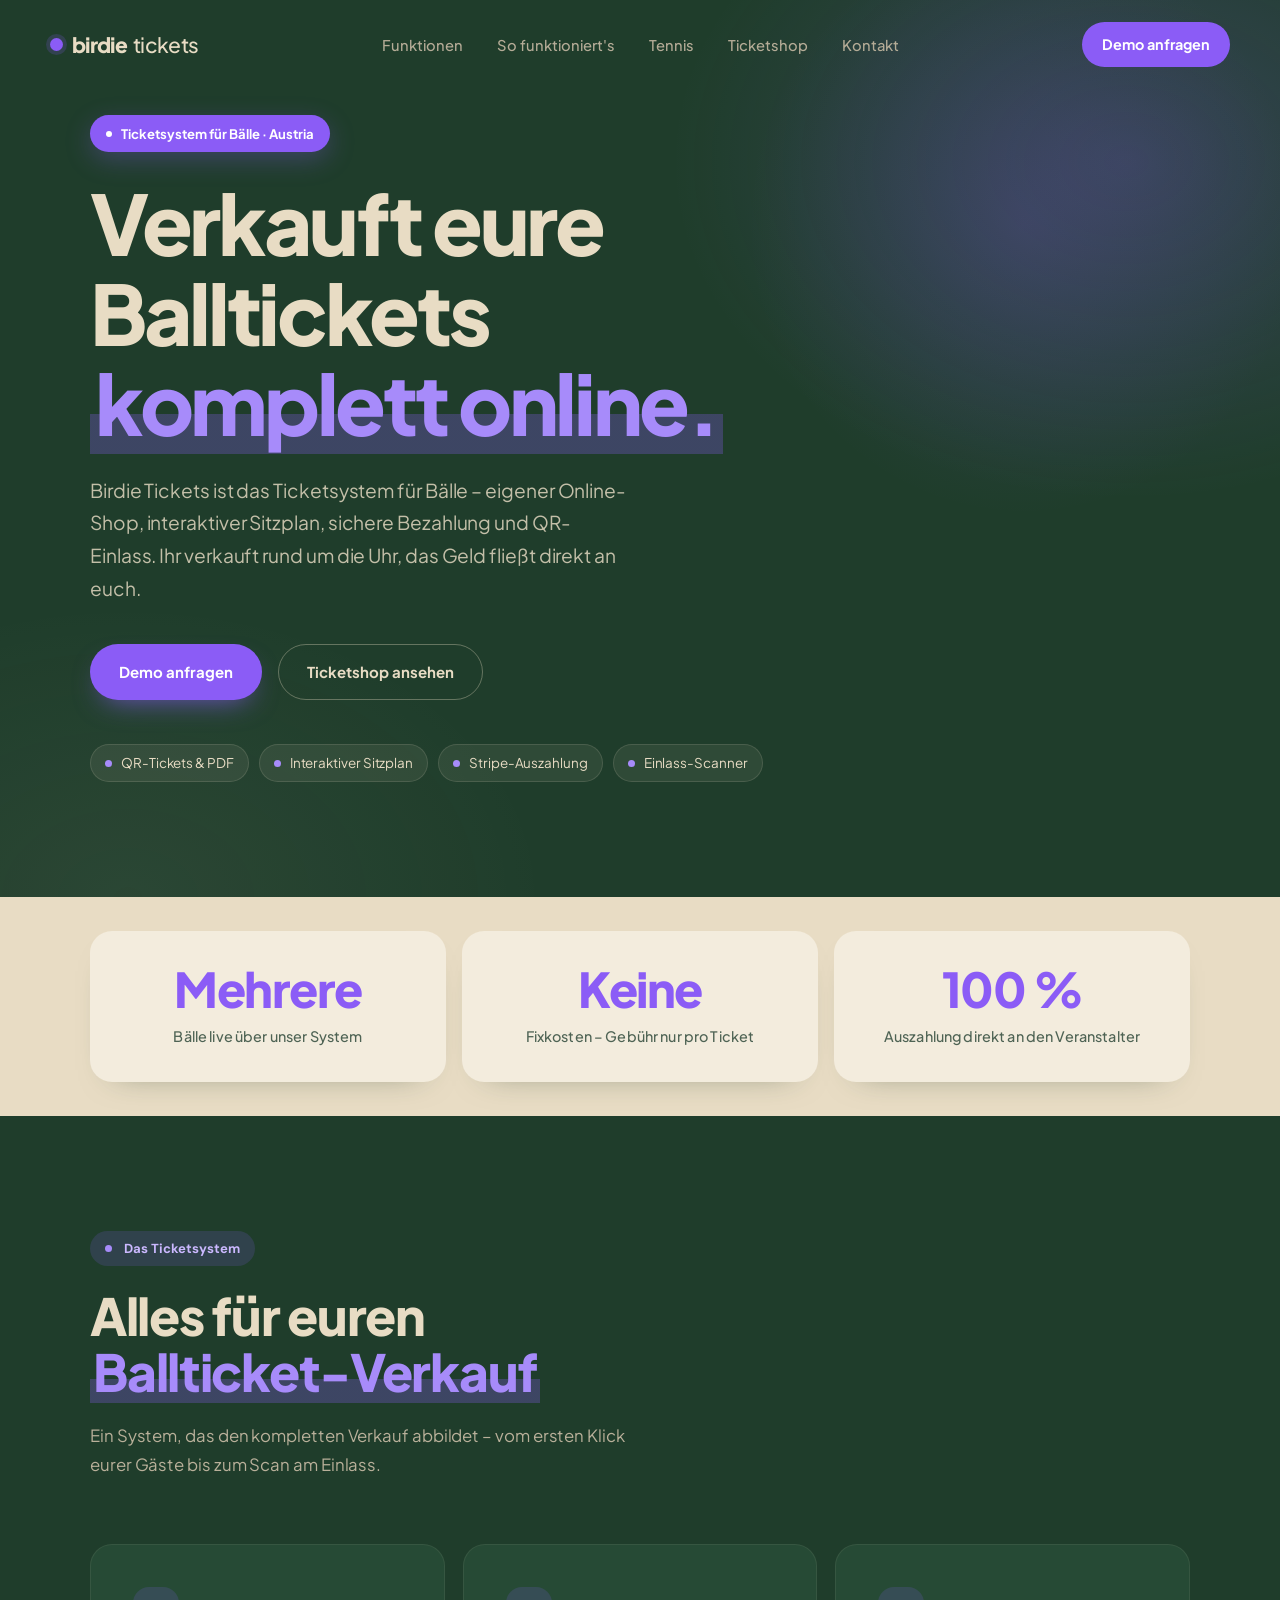
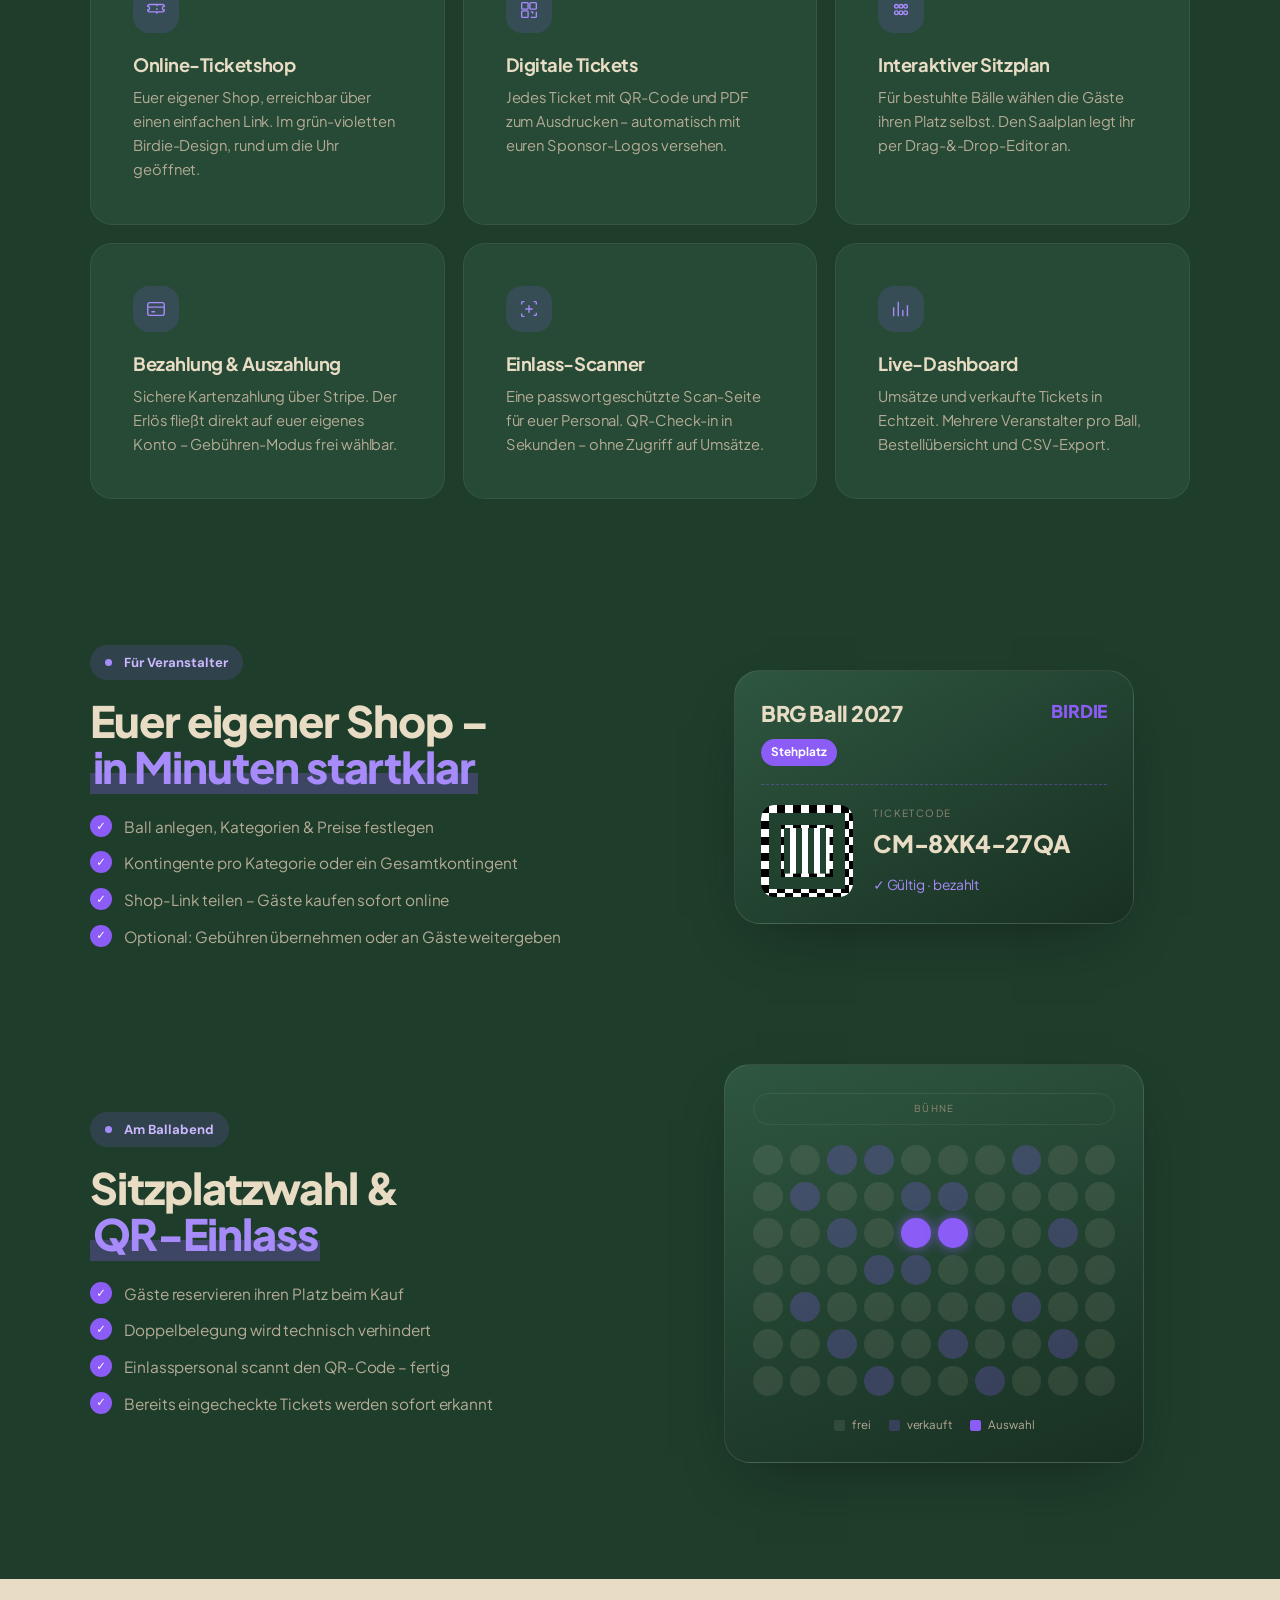
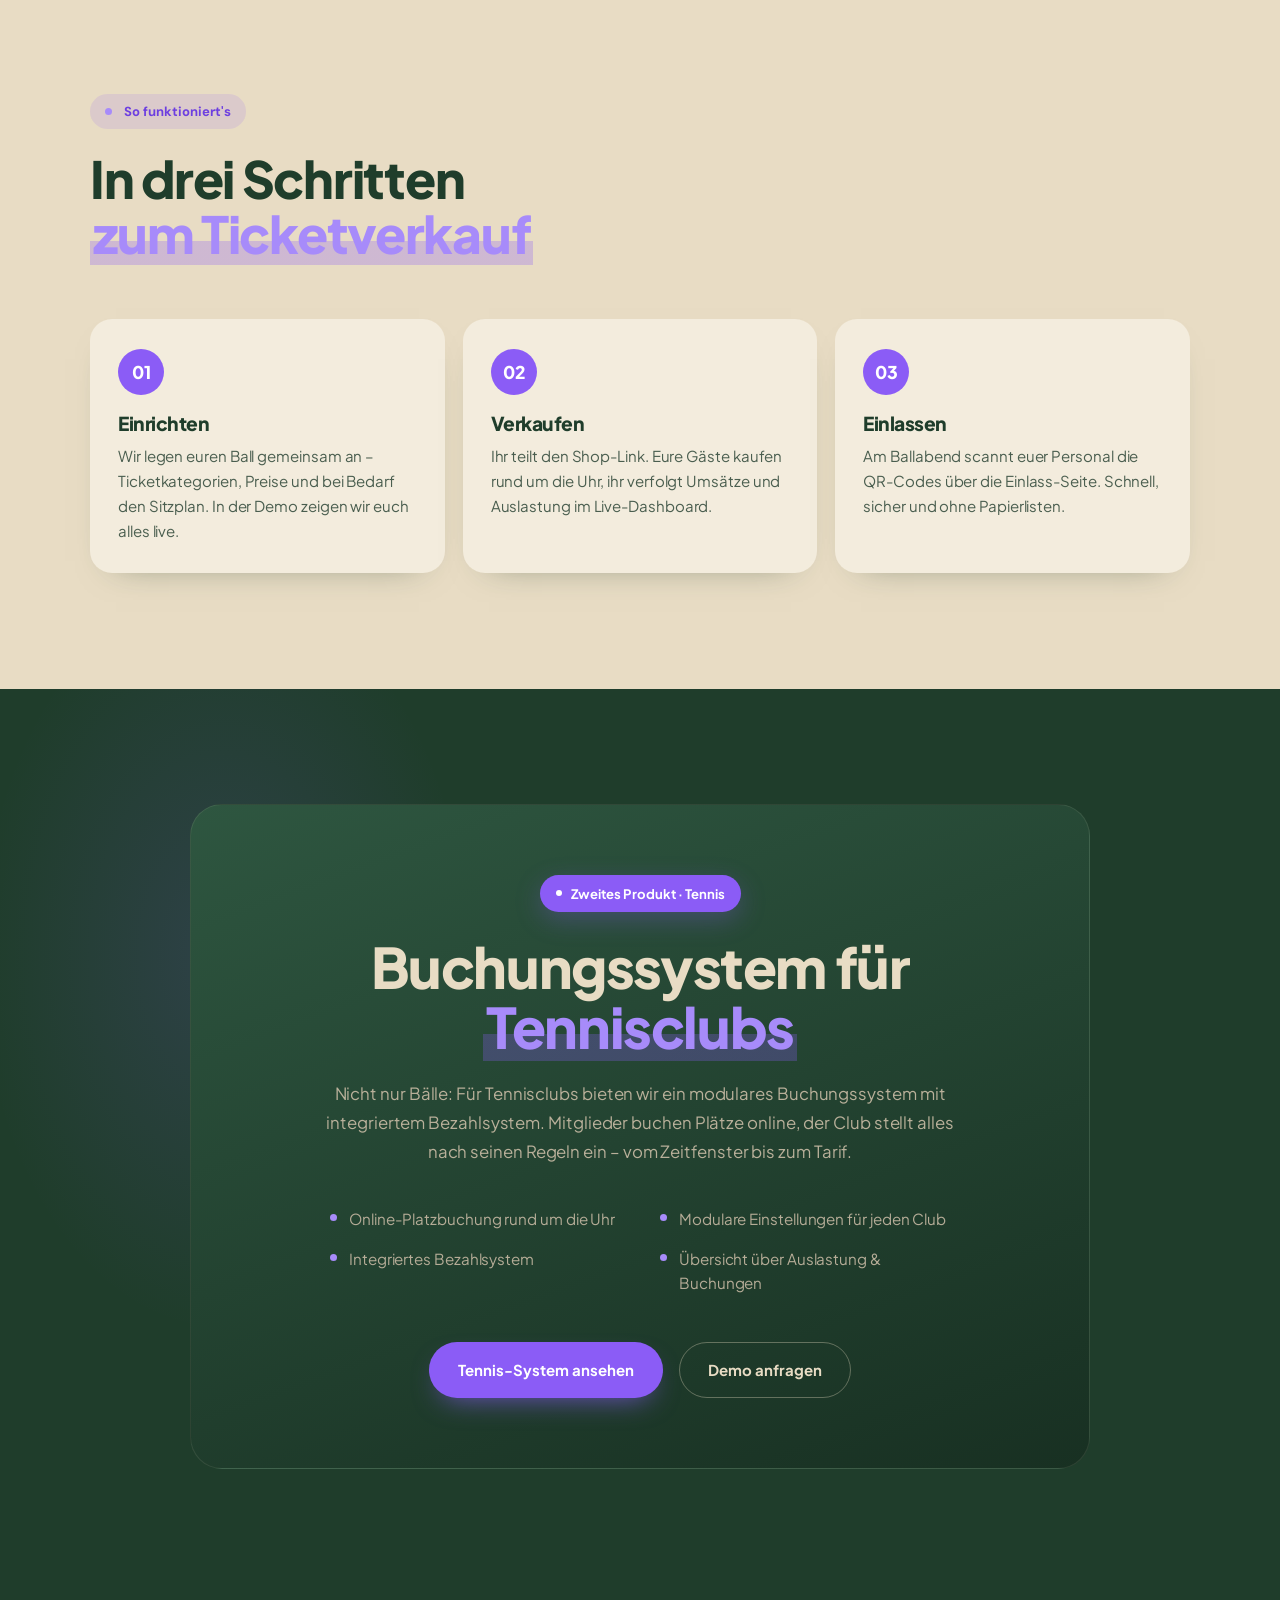
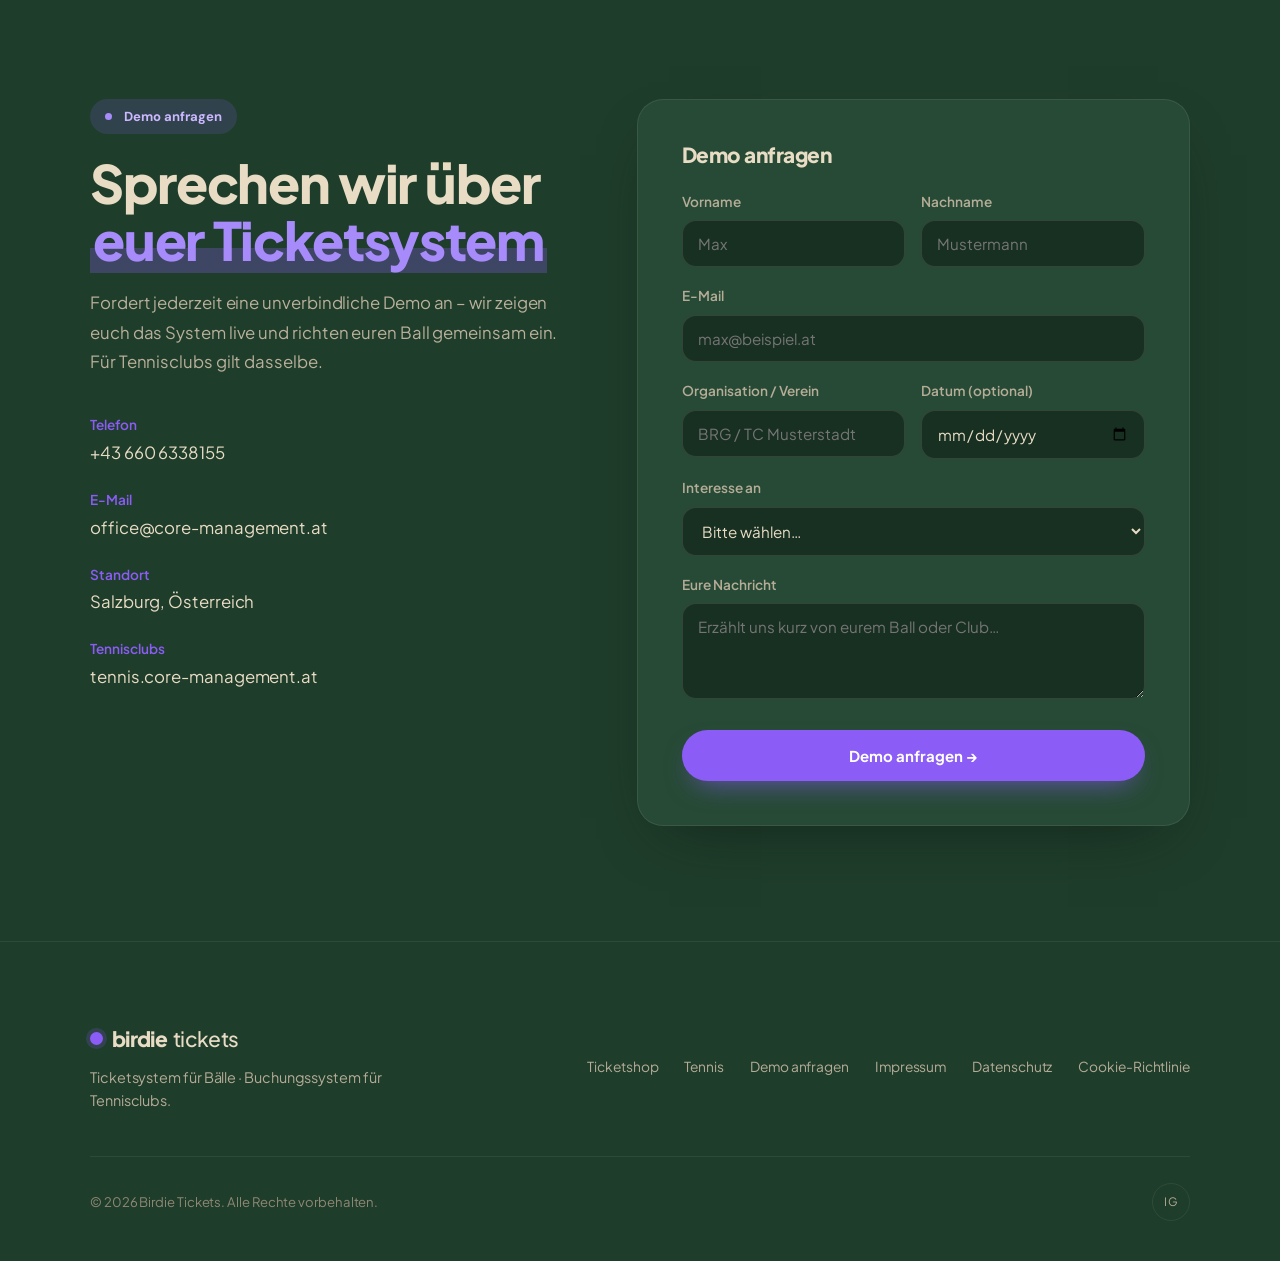
==== commit c7640ba8: "Startseite: Titelbild entfernt Hero-Foto (eingebettet, ~930 KB) samt Script entfernt; statt Bild ein" ====
--- a/index.html
+++ b/index.html
@@ -12,9 +12,6 @@
 <link rel="preconnect" href="https://fonts.gstatic.com" crossorigin>
 <link href="https://fonts.googleapis.com/css2?family=Bebas+Neue&family=Cormorant+Garamond:ital,wght@0,400;0,500;0,600;1,400;1,600&family=DM+Sans:ital,opsz,wght@0,9..40,300;0,9..40,400;0,9..40,500;1,9..40,400&display=swap" rel="stylesheet">
 <link rel="icon" type="image/png" href="favicon.png">
-<script>
-  const IMGS = { saal: '[data-uri]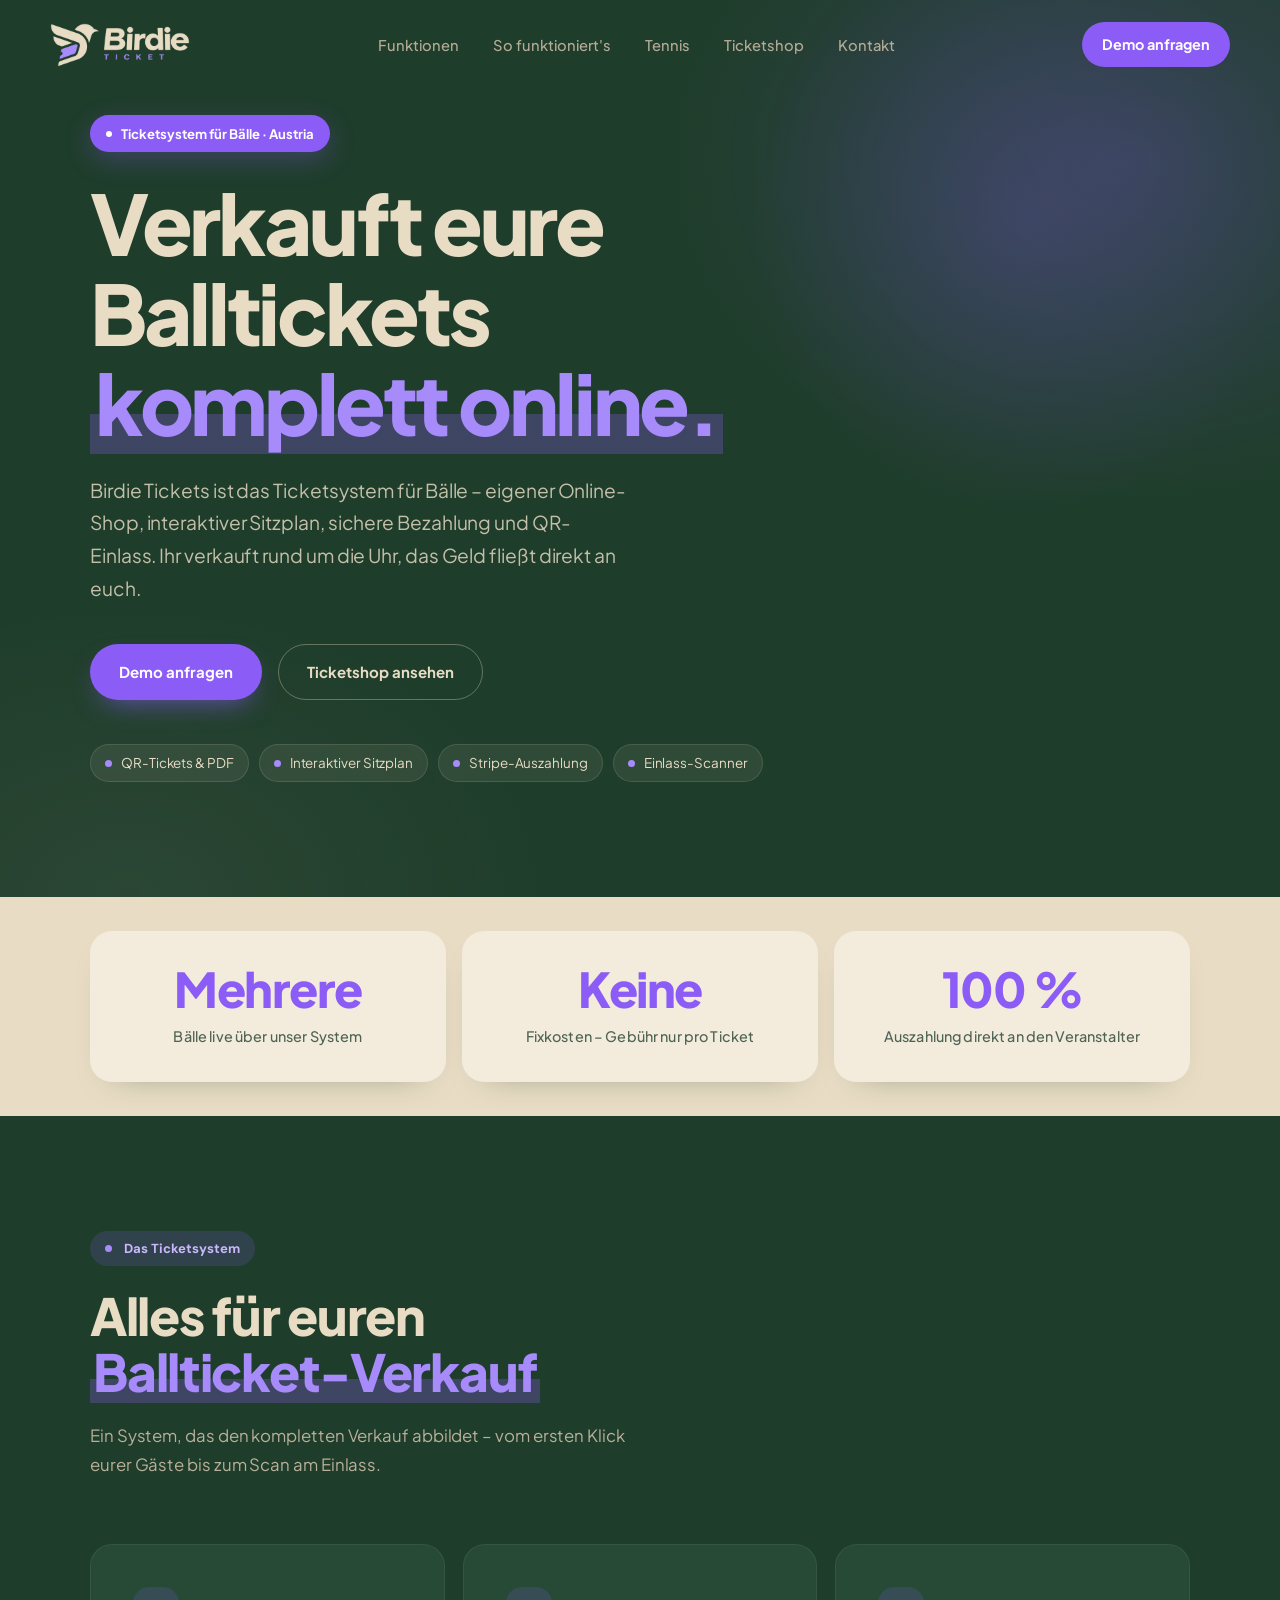
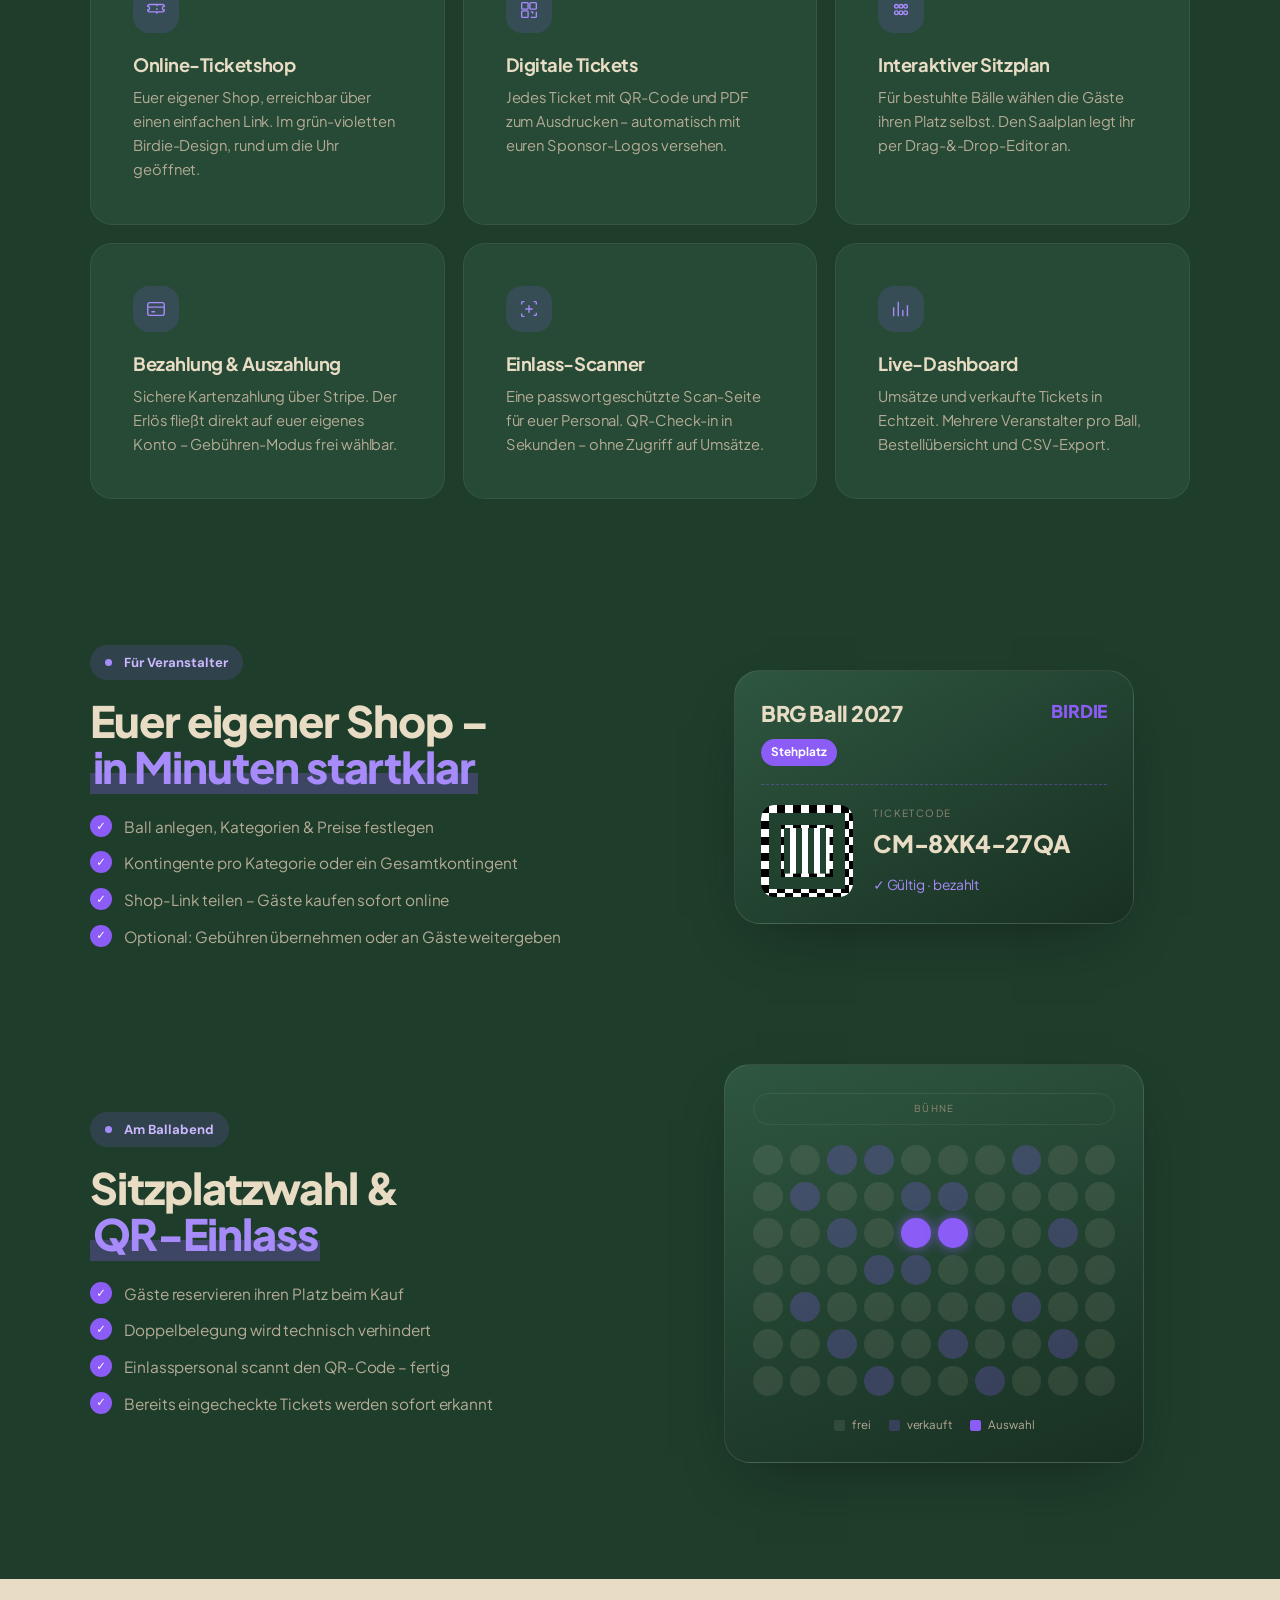
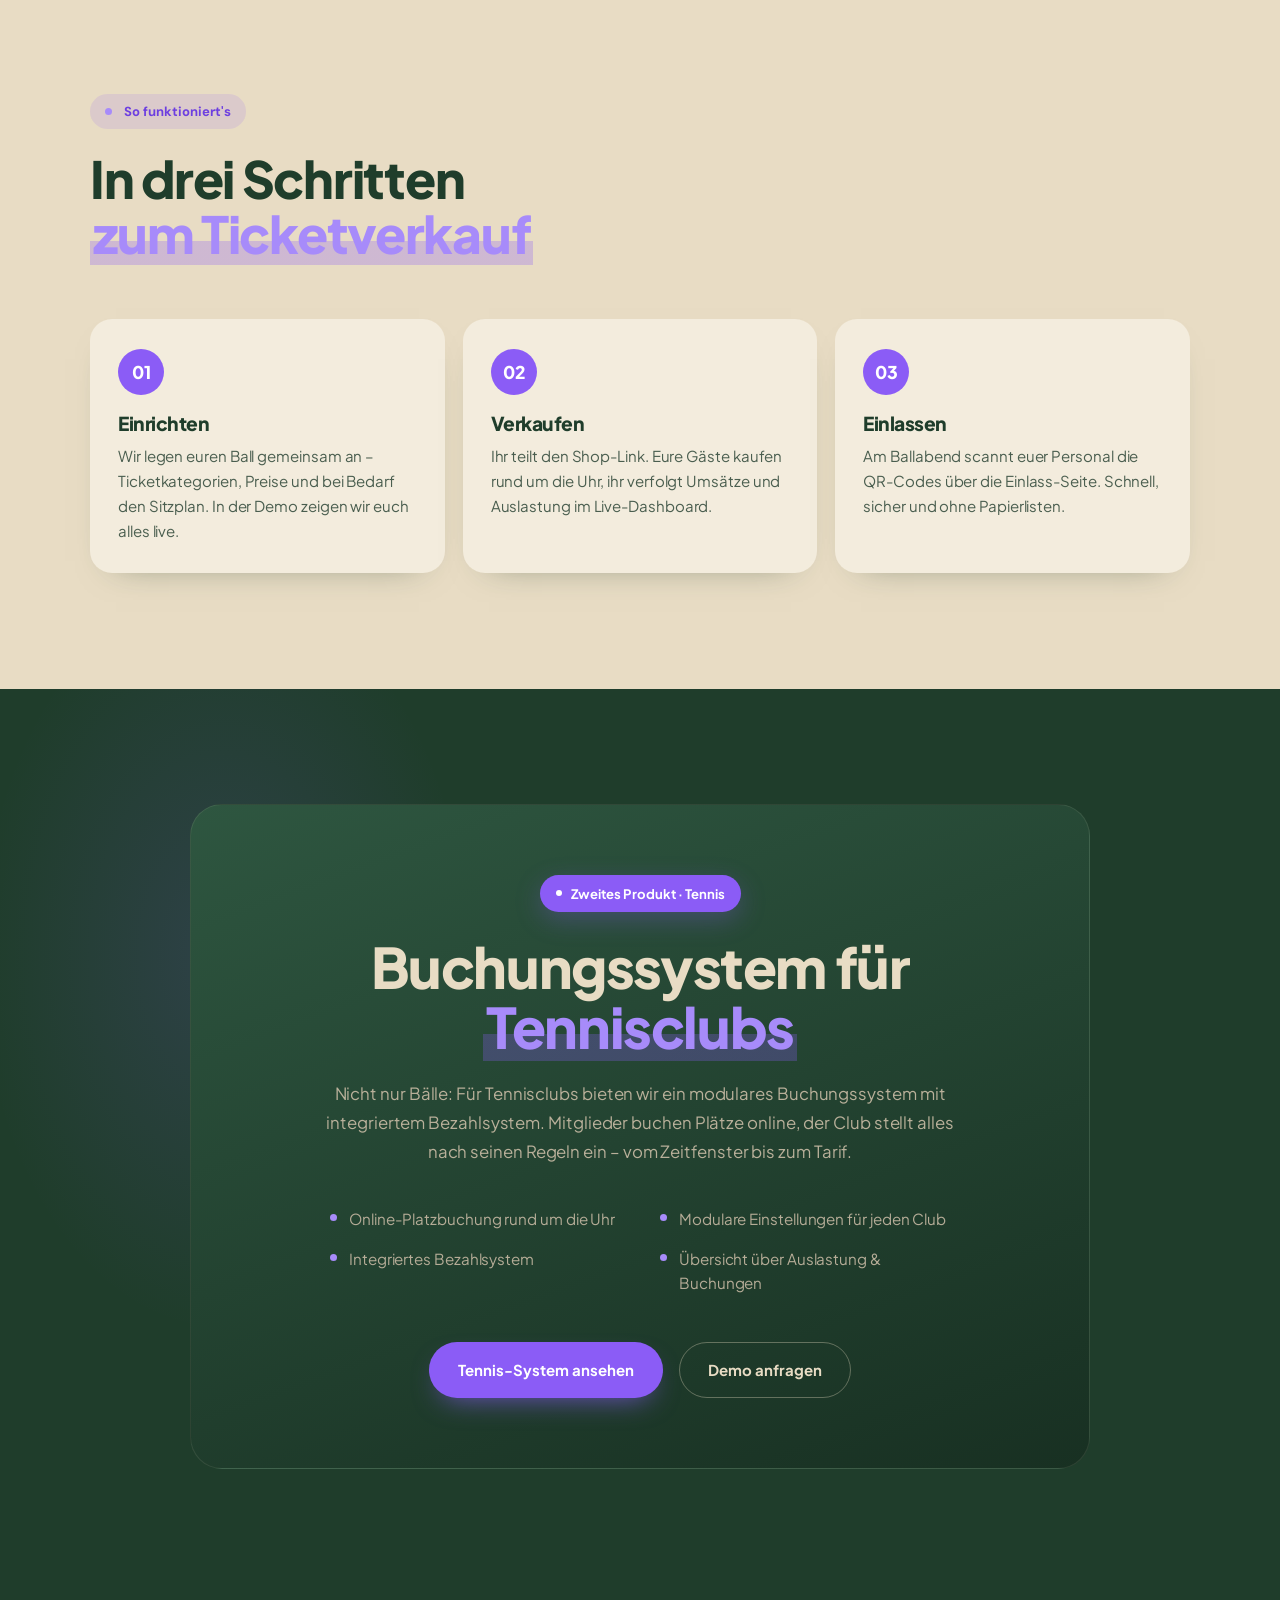
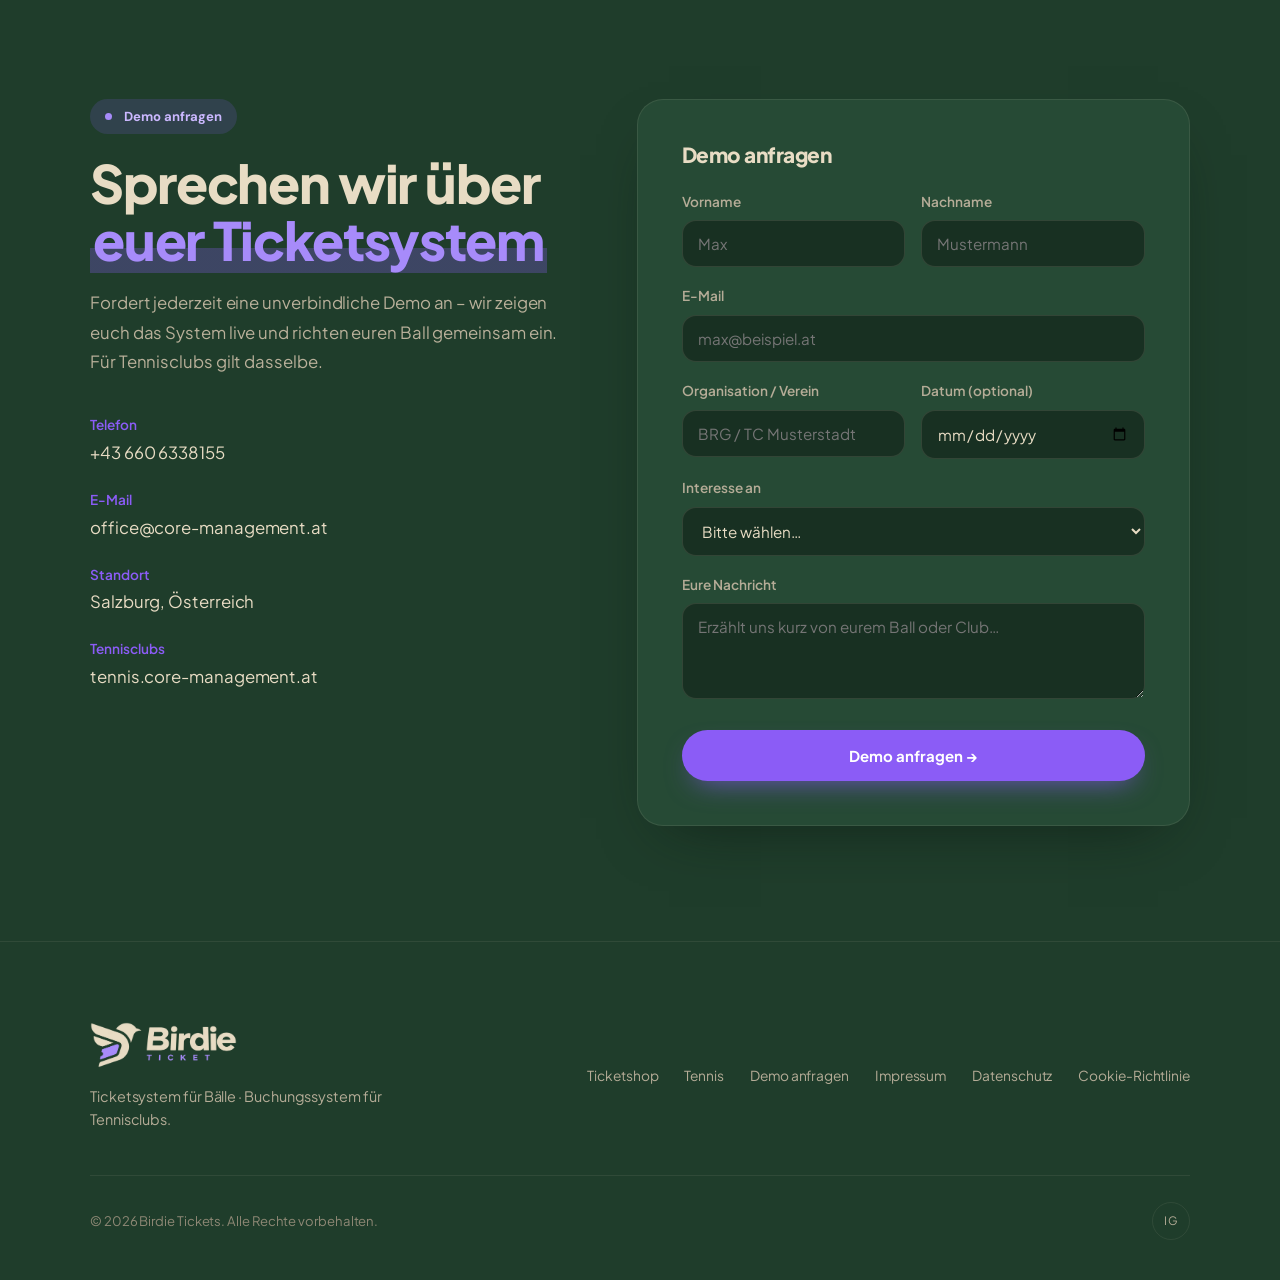
==== commit 02708572: "Neue Birdie-Logos: Wortmarke in der Navigation, neues Favicon Rundes Vogel-Icon als favicon.png / ap" ====
--- a/index.html
+++ b/index.html
@@ -11,7 +11,7 @@
 <link rel="preconnect" href="https://fonts.googleapis.com">
 <link rel="preconnect" href="https://fonts.gstatic.com" crossorigin>
 <link href="https://fonts.googleapis.com/css2?family=Bebas+Neue&family=Cormorant+Garamond:ital,wght@0,400;0,500;0,600;1,400;1,600&family=DM+Sans:ital,opsz,wght@0,9..40,300;0,9..40,400;0,9..40,500;1,9..40,400&display=swap" rel="stylesheet">
-<link rel="icon" type="image/png" href="favicon.png">
+<link rel="icon" type="image/png" href="favicon.png?v=2">
 <style>
   :root {
     --gold: #8B5CF6;
@@ -228,12 +228,12 @@
 </style>
 <noscript><style>.reveal{opacity:1 !important;transform:none !important;}</style></noscript>
 <link href="https://fonts.googleapis.com/css2?family=Plus+Jakarta+Sans:wght@400;500;600;700;800&display=swap" rel="stylesheet">
-<link rel="stylesheet" href="assets/birdie.css?v=20261107c">
+<link rel="stylesheet" href="assets/birdie.css?v=20261107d">
 </head>
 <body class="bt-home">
 
 <nav id="nav">
-  <a href="#" class="logo"><span>BIRDIE</span> TICKETS</a>
+  <a href="#" class="logo"><img src="assets/birdie-logo-light.png?v=1" alt="Birdie Tickets" style="height:44px;width:auto;display:block"></a>
   <ul>
     <li><a href="#funktionen">Funktionen</a></li>
     <li><a href="#ablauf">So funktioniert's</a></li>
@@ -471,7 +471,7 @@
   <div class="wrap">
     <div class="footer-top">
       <div>
-        <a href="#top" class="footer-logo"><span>BIRDIE</span> TICKETS</a>
+        <a href="#top" class="footer-logo"><img src="assets/birdie-logo-light.png?v=1" alt="Birdie Tickets" style="height:46px;width:auto;display:block"></a>
         <div class="footer-tagline">Ticketsystem für Bälle · Buchungssystem für Tennisclubs.</div>
       </div>
       <div class="footer-links">
--- a/assets/birdie.css
+++ b/assets/birdie.css
@@ -195,3 +195,9 @@
 body.bt .status-title{font-family:var(--bt-font);font-weight:800;letter-spacing:-.025em;font-size:30px}
 body.bt .status-code{font-family:var(--bt-font);font-weight:800;letter-spacing:.06em;font-size:22px;color:var(--bt-violet-2)}
 body.bt #checkoutTotal{font-family:var(--bt-font) !important;font-weight:800;letter-spacing:-.02em;color:var(--bt-beige) !important}
+
+/* Bild-Logo (neue Wortmarke) statt Text-Logo: Punkt ausblenden */
+body.bt .logo::before, body.bt-home .logo::before, body.bt-home .footer-logo::before{content:none}
+body.bt .logo img, body.bt-home .logo img, body.bt-home .footer-logo img{transition:opacity .2s}
+body.bt .logo:hover img, body.bt-home .logo:hover img{opacity:.85}
+@media (max-width:560px){ body.bt .logo img, body.bt-home .logo img{height:38px !important} }
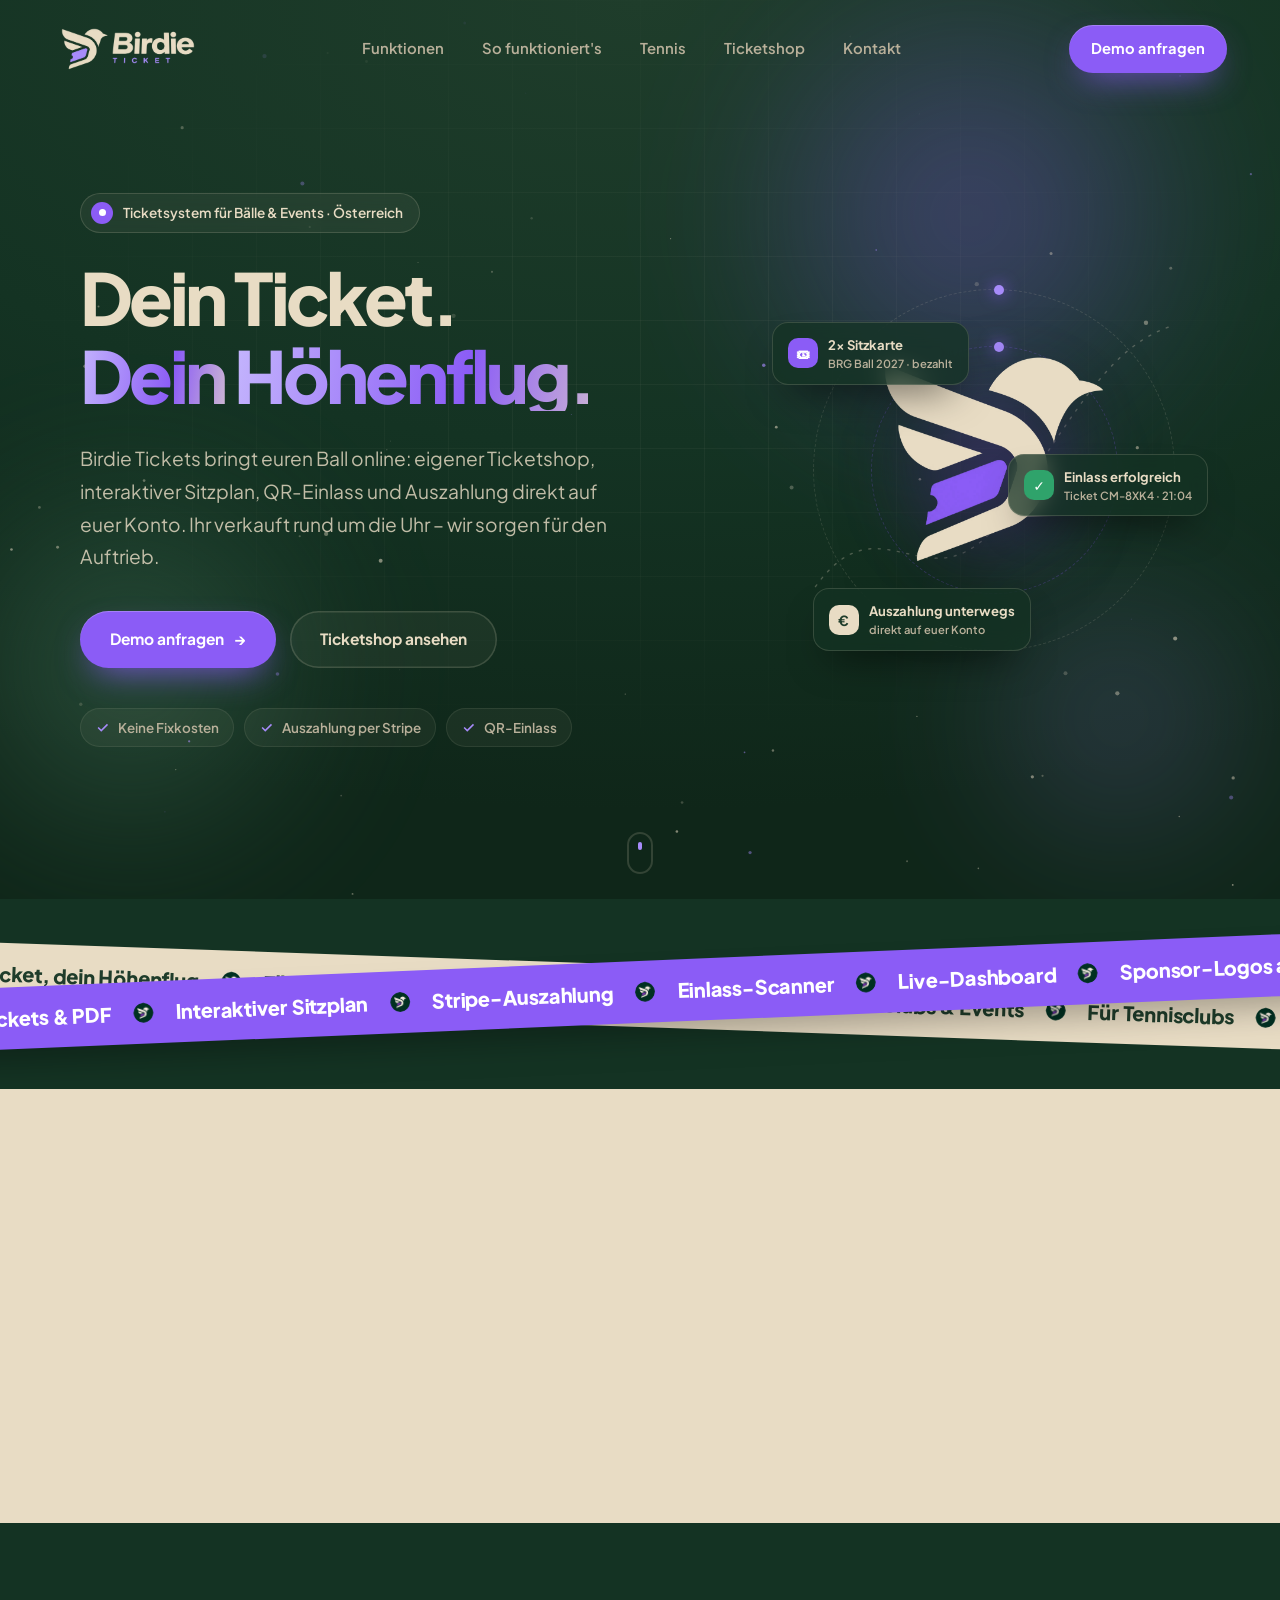
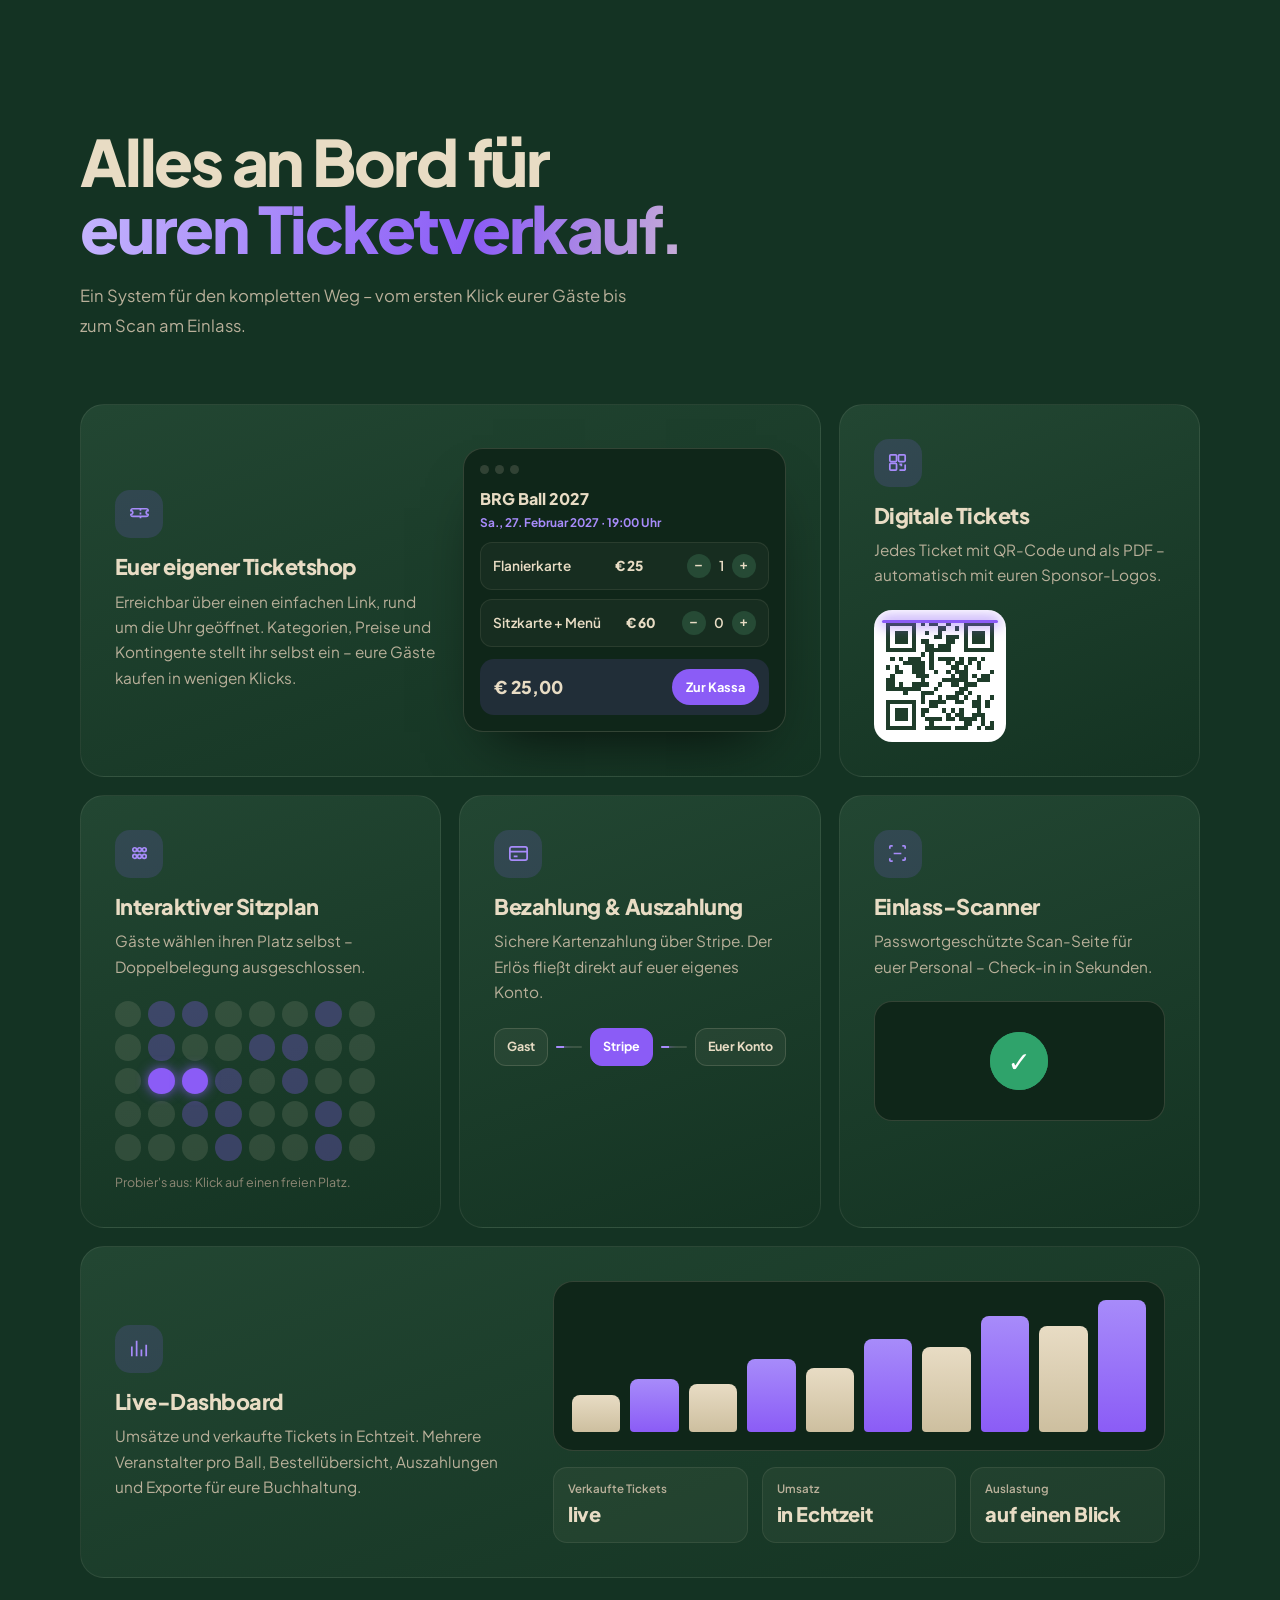
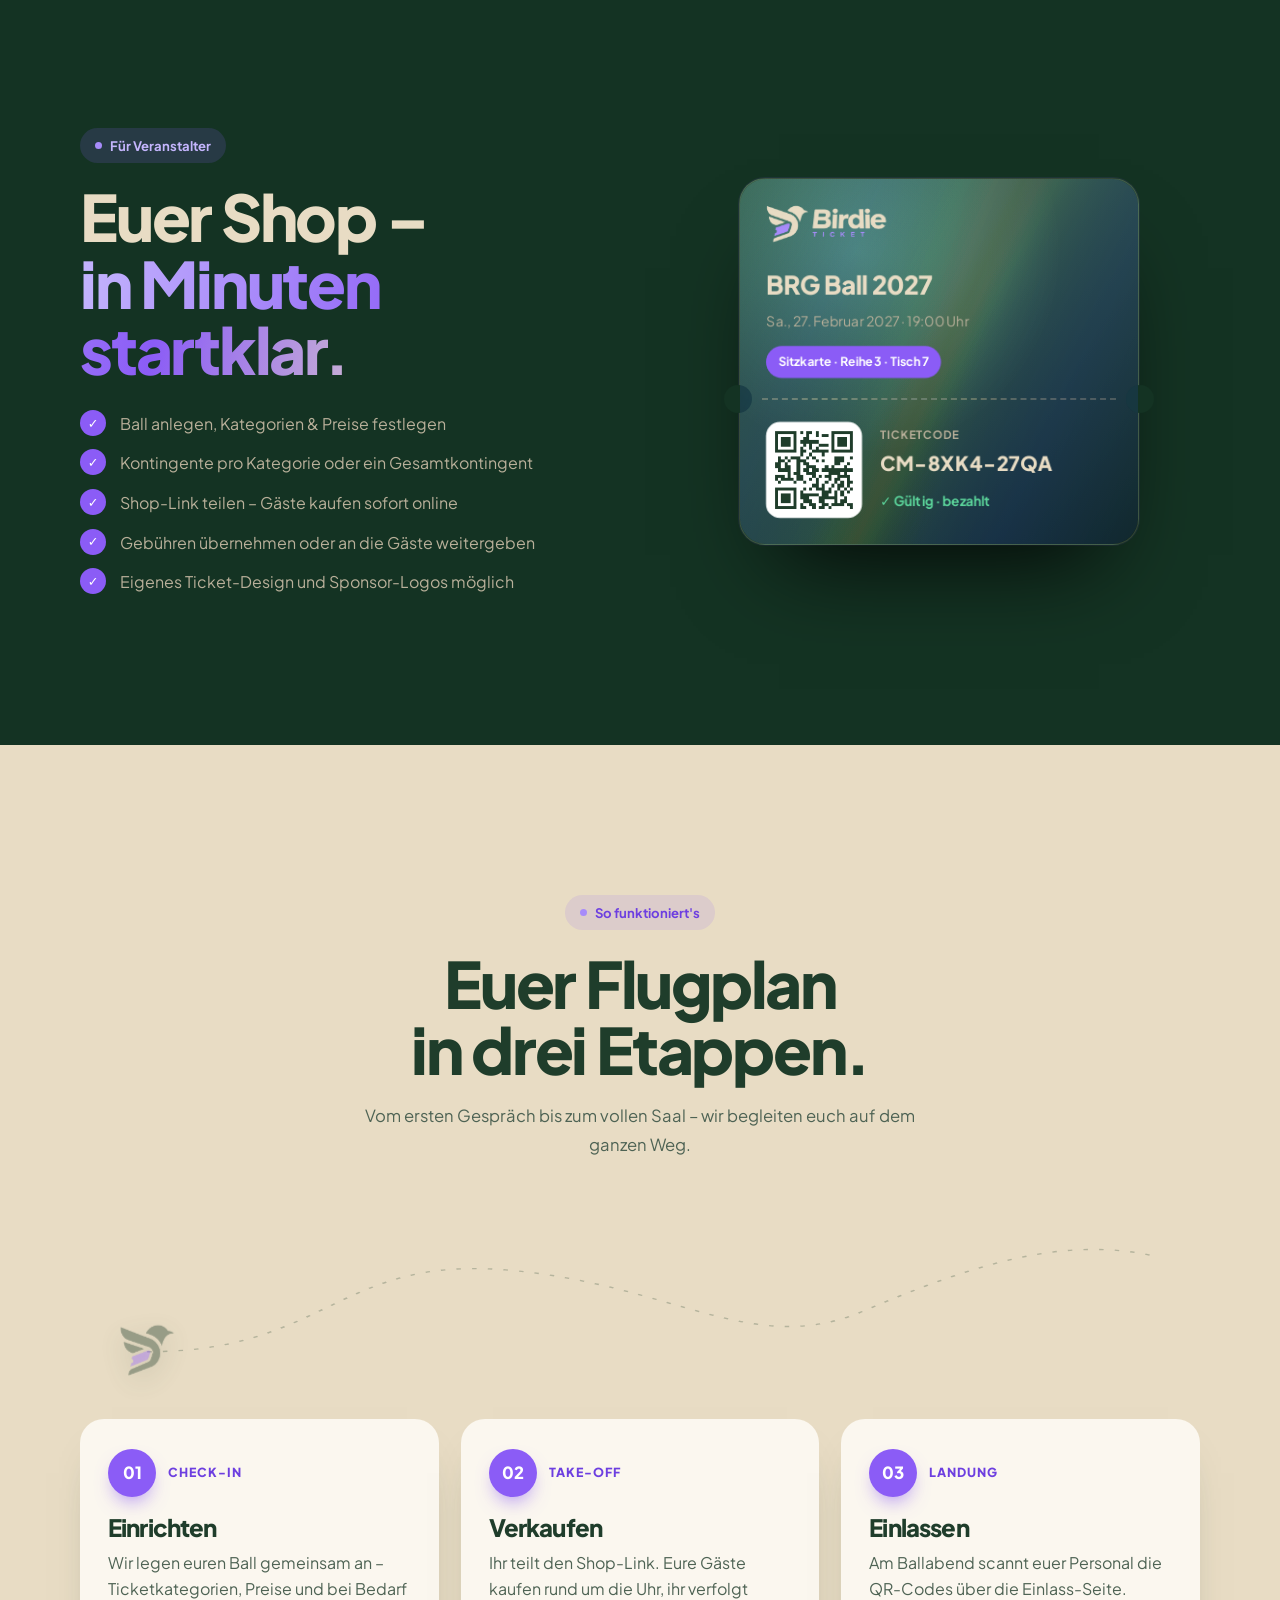
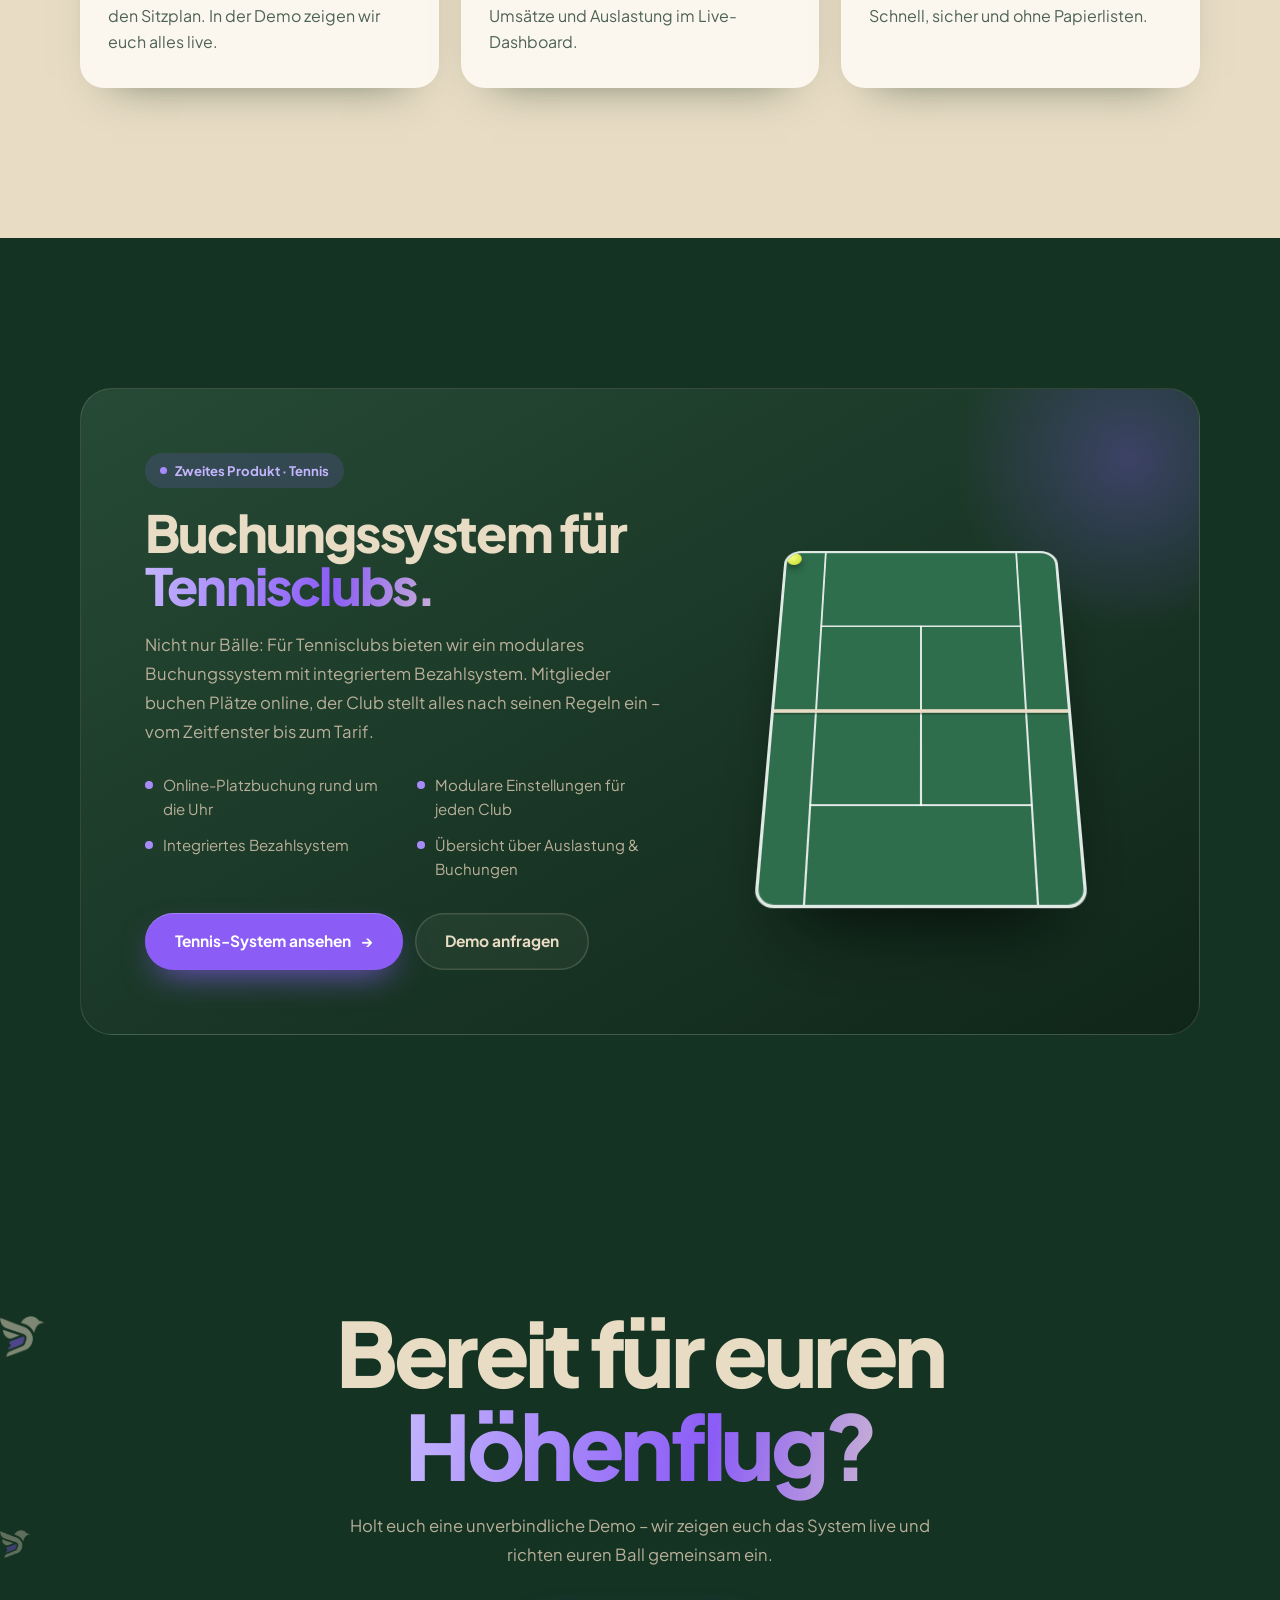
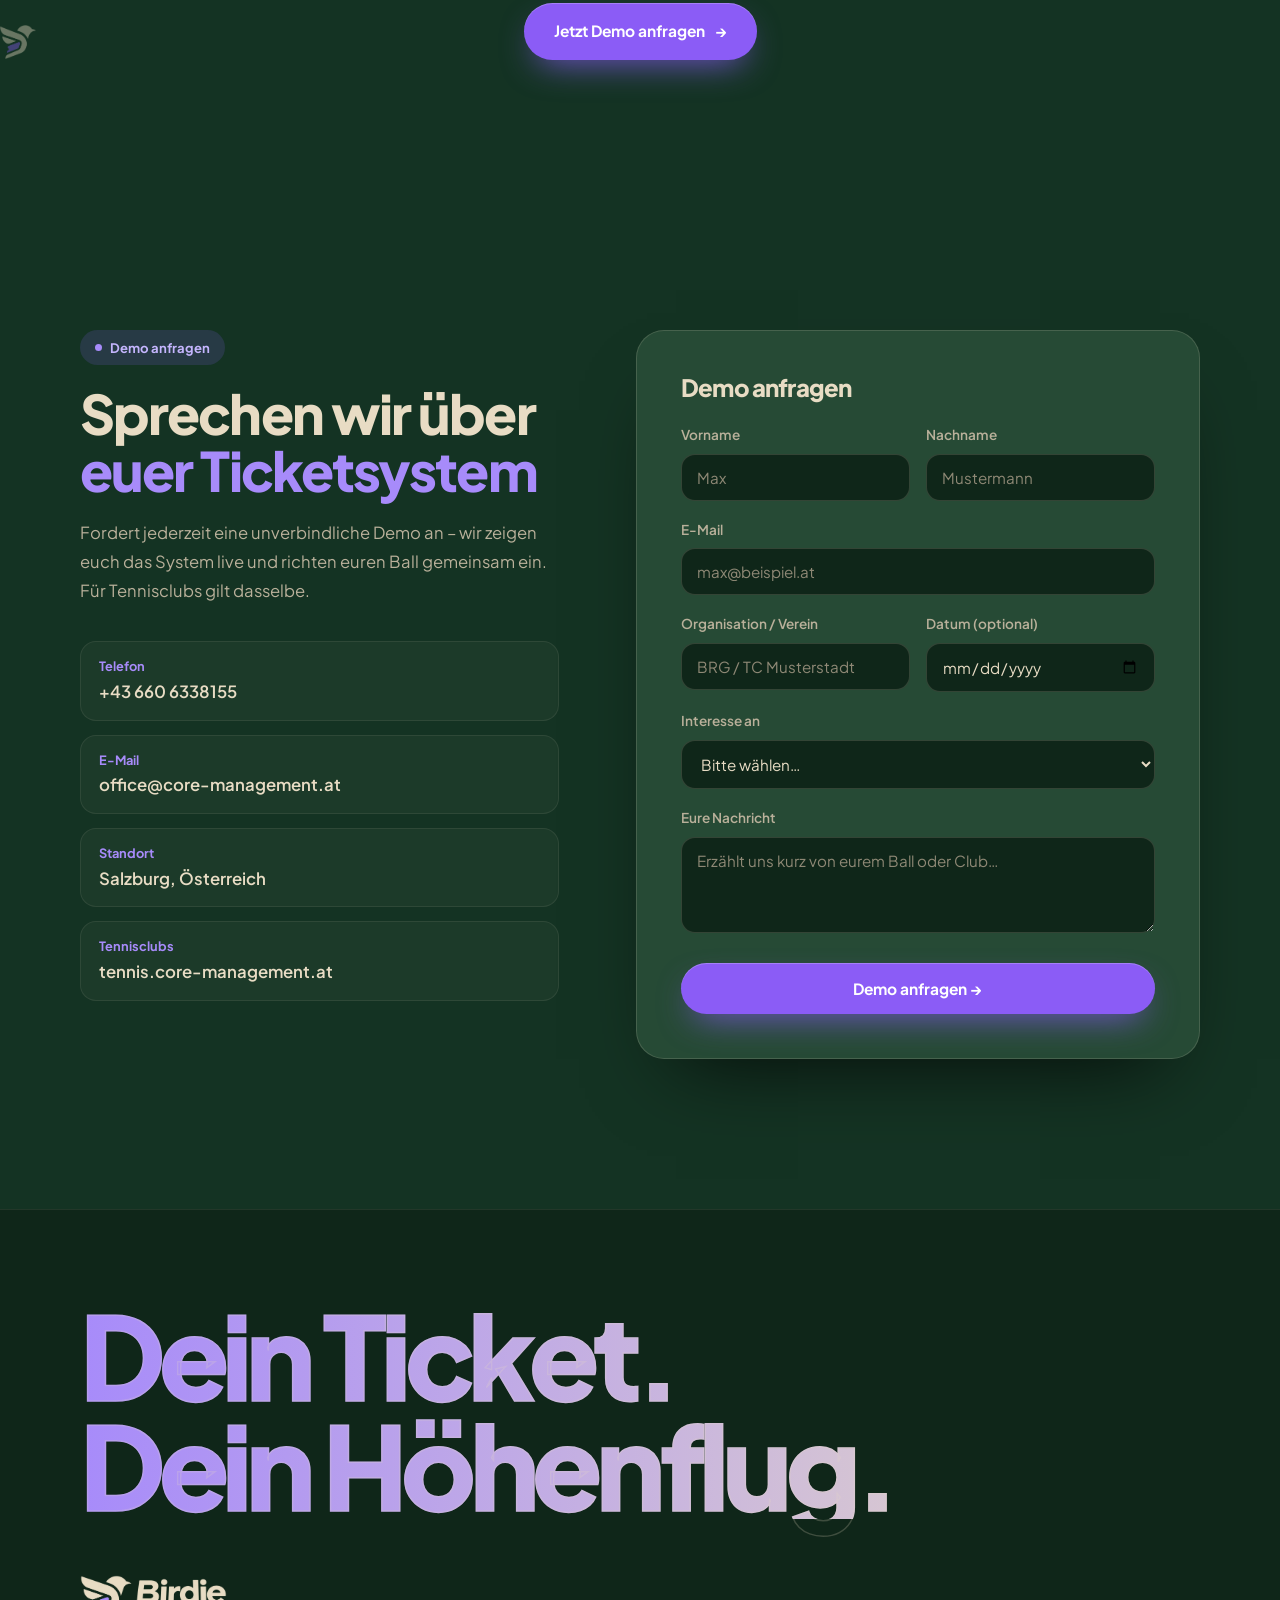
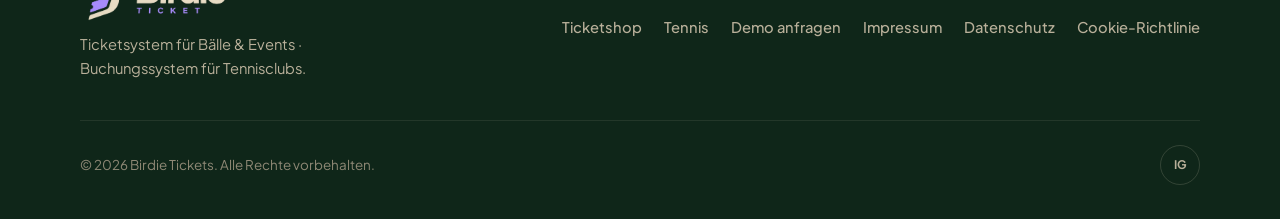
==== commit 242b8644: "Startseite komplett neu: "Dein Ticket. Dein Hoehenflug." Neues Layout mit Effekten (Partikel-Himmel," ====
--- a/index.html
+++ b/index.html
@@ -3,237 +3,28 @@
 <head>
 <meta charset="UTF-8">
 <meta name="viewport" content="width=device-width, initial-scale=1.0">
-<title>Birdie Tickets – Ticketsystem für Bälle</title>
-<meta name="description" content="Birdie Tickets ist das Ticketsystem für Bälle: eigener Online-Ticketshop, interaktiver Sitzplan, QR-Einlass, sichere Bezahlung und direkte Auszahlung per Stripe. Plus Buchungssystem für Tennisclubs. Jetzt Demo anfragen.">
-<meta property="og:title" content="Birdie Tickets – Ticketsystem für Bälle">
+<title>Birdie Tickets – Dein Ticket, dein Höhenflug</title>
+<meta name="description" content="Birdie Tickets – dein Ticket, dein Höhenflug. Das Ticketsystem für Bälle und Events: eigener Online-Ticketshop, interaktiver Sitzplan, QR-Einlass und Auszahlung direkt per Stripe. Plus Buchungssystem für Tennisclubs.">
+<meta property="og:title" content="Birdie Tickets – Dein Ticket, dein Höhenflug">
 <meta property="og:description" content="Verkauft eure Balltickets komplett online: Shop, Sitzplan, QR-Einlass, Auszahlung per Stripe. Auch als Buchungssystem für Tennisclubs.">
 <meta property="og:type" content="website">
+<meta name="theme-color" content="#143323">
 <link rel="preconnect" href="https://fonts.googleapis.com">
 <link rel="preconnect" href="https://fonts.gstatic.com" crossorigin>
-<link href="https://fonts.googleapis.com/css2?family=Bebas+Neue&family=Cormorant+Garamond:ital,wght@0,400;0,500;0,600;1,400;1,600&family=DM+Sans:ital,opsz,wght@0,9..40,300;0,9..40,400;0,9..40,500;1,9..40,400&display=swap" rel="stylesheet">
+<link href="https://fonts.googleapis.com/css2?family=Plus+Jakarta+Sans:ital,wght@0,400;0,500;0,600;0,700;0,800;1,700&display=swap" rel="stylesheet">
 <link rel="icon" type="image/png" href="favicon.png?v=2">
-<style>
-  :root {
-    --gold: #8B5CF6;
-    --gold-light: #A78BFA;
-    --gold-dim: rgba(139,92,246,0.14);
-    --black: #1F3D2B;
-    --dark: #1B3727;
-    --dark2: #264A35;
-    --panel: #22442F;
-    --line: rgba(139,92,246,0.18);
-    --line-soft: rgba(232,220,196,0.08);
-    --white: #E8DCC4;
-    --gray: #B5AC97;
-    --gray-dim: #8E8875;
-  }
-  *, *::before, *::after { box-sizing: border-box; margin: 0; padding: 0; }
-  html { scroll-behavior: smooth; }
-  body { background: var(--black); color: var(--white); font-family: 'DM Sans', system-ui, sans-serif; line-height: 1.6; overflow-x: hidden; -webkit-font-smoothing: antialiased; }
-  a { color: inherit; text-decoration: none; }
-  img { max-width: 100%; display: block; }
-  ::selection { background: var(--gold); color: var(--black); }
-  ::-webkit-scrollbar { width: 3px; }
-  ::-webkit-scrollbar-track { background: var(--black); }
-  ::-webkit-scrollbar-thumb { background: var(--gold); }
-
-  .wrap { max-width: 1180px; margin: 0 auto; padding: 0 clamp(20px, 5vw, 40px); }
-  section { padding: clamp(80px, 11vw, 140px) 0; position: relative; }
-
-  /* --- Shared type --- */
-  .label { display: inline-flex; align-items: center; gap: 12px; font-family: 'DM Sans'; font-size: 0.66rem; letter-spacing: 0.28em; text-transform: uppercase; color: var(--gold); font-weight: 500; }
-  .label::before { content: ''; width: 28px; height: 1px; background: var(--gold); opacity: 0.7; }
-  .chip { display: inline-flex; align-items: center; gap: 9px; font-size: 0.62rem; letter-spacing: 0.24em; text-transform: uppercase; color: #fff; background: var(--gold); padding: 8px 16px; font-weight: 600; box-shadow: 0 8px 26px rgba(139,92,246,0.28); }
-  .chip::before { content: ''; width: 6px; height: 6px; border-radius: 50%; background: #fff; }
-  h1, h2, h3 { font-family: 'Cormorant Garamond', serif; font-weight: 500; line-height: 1.06; letter-spacing: -0.01em; }
-  h2.head { font-size: clamp(2.3rem, 5vw, 3.5rem); margin: 22px 0 0; }
-  h2.head em, h1 em { font-style: italic; color: var(--gold); }
-  .sub { color: var(--gray); font-size: 1.02rem; line-height: 1.75; max-width: 560px; }
-
-  /* --- Buttons --- */
-  .btn { display: inline-flex; align-items: center; gap: 10px; font-family: 'DM Sans'; font-size: 0.74rem; letter-spacing: 0.16em; text-transform: uppercase; font-weight: 500; padding: 17px 34px; border: 1px solid transparent; cursor: pointer; transition: all 0.25s ease; }
-  .btn-gold { background: var(--gold); color: #fff; box-shadow: 0 10px 34px rgba(139,92,246,0.32); }
-  .btn-gold:hover { background: var(--gold-light); transform: translateY(-2px); box-shadow: 0 16px 44px rgba(139,92,246,0.45); }
-  .btn-ghost { background: transparent; color: var(--white); border-color: rgba(232,220,196,0.25); }
-  .btn-ghost:hover { border-color: var(--gold); color: var(--gold); }
-
-  /* --- Reveal --- */
-  .reveal { opacity: 0; transform: translateY(28px); transition: opacity 0.8s ease, transform 0.8s ease; }
-  .reveal.visible { opacity: 1; transform: none; }
-  .d1 { transition-delay: 0.08s; } .d2 { transition-delay: 0.16s; } .d3 { transition-delay: 0.24s; } .d4 { transition-delay: 0.32s; }
-
-  /* --- NAV --- */
-  nav { position: fixed; top: 0; left: 0; right: 0; z-index: 1000; padding: 22px clamp(20px,5vw,50px); display: flex; align-items: center; justify-content: space-between; transition: background 0.3s, padding 0.3s, border-color 0.3s; border-bottom: 1px solid transparent; }
-  nav.scrolled { background: rgba(31,61,43,0.9); backdrop-filter: blur(14px); padding-top: 15px; padding-bottom: 15px; border-color: var(--line-soft); }
-  .logo { font-family: 'Bebas Neue'; font-size: 1.5rem; letter-spacing: 0.14em; }
-  .logo span { color: var(--gold); }
-  nav ul { list-style: none; display: flex; gap: 34px; }
-  nav ul a { font-size: 0.82rem; letter-spacing: 0.04em; color: var(--gray); transition: color 0.2s; }
-  nav ul a:hover { color: var(--white); }
-  .nav-cta { font-size: 0.72rem; letter-spacing: 0.14em; text-transform: uppercase; font-weight: 600; color: #fff; background: var(--gold); padding: 12px 22px; transition: all 0.2s; }
-  .nav-cta:hover { background: var(--gold-light); }
-  .nav-toggle { display: none; background: none; border: 0; color: var(--white); font-size: 1.6rem; cursor: pointer; }
-  @media (max-width: 860px) {
-    nav ul, nav .nav-cta { display: none; }
-    nav.open ul { display: flex; position: absolute; top: 100%; left: 0; right: 0; flex-direction: column; gap: 0; background: rgba(10,10,10,0.98); backdrop-filter: blur(14px); border-bottom: 1px solid var(--line-soft); padding: 10px 0; }
-    nav.open ul li { padding: 0 clamp(20px,5vw,50px); }
-    nav.open ul a { display: block; padding: 14px 0; border-bottom: 1px solid var(--line-soft); }
-    .nav-toggle { display: block; }
-  }
-
-  /* --- HERO --- */
-  .hero { min-height: 100vh; display: flex; align-items: center; padding: 120px 0 90px; overflow: hidden; }
-  .hero-bg { position: absolute; inset: 0; background-size: cover; background-position: center; filter: grayscale(0.3) brightness(0.5); transform: scale(1.05); }
-  .hero::after { content: ''; position: absolute; inset: 0; background: linear-gradient(105deg, rgba(31,61,43,0.94) 0%, rgba(31,61,43,0.82) 42%, rgba(31,61,43,0.55) 100%); }
-  .hero-glow { position: absolute; top: -20%; right: -10%; width: 60%; height: 90%; background: radial-gradient(closest-side, rgba(139,92,246,0.16), transparent 72%); pointer-events: none; z-index: 1; }
-  .hero .wrap { position: relative; z-index: 2; width: 100%; }
-  .hero-content { max-width: 720px; }
-  .hero h1 { font-size: clamp(3rem, 8vw, 6rem); margin: 26px 0 0; }
-  .hero-desc { color: rgba(232,220,196,0.82); font-size: clamp(1.02rem, 1.6vw, 1.2rem); line-height: 1.7; max-width: 540px; margin: 26px 0 0; }
-  .hero-actions { display: flex; gap: 16px; flex-wrap: wrap; margin-top: 40px; }
-  .hero-tags { display: flex; gap: 10px 26px; flex-wrap: wrap; margin-top: 44px; padding-top: 26px; border-top: 1px solid var(--line-soft); }
-  .hero-tag { display: flex; align-items: center; gap: 9px; font-size: 0.8rem; color: var(--gray); }
-  .hero-tag::before { content: ''; width: 6px; height: 6px; background: var(--gold); transform: rotate(45deg); }
-  .hero-scroll { position: absolute; bottom: 34px; left: 50%; transform: translateX(-50%); z-index: 2; display: flex; flex-direction: column; align-items: center; gap: 10px; font-size: 0.62rem; letter-spacing: 0.24em; text-transform: uppercase; color: var(--gray-dim); }
-  .hero-scroll span { writing-mode: vertical-rl; }
-  .hero-scroll .ln { width: 1px; height: 46px; background: linear-gradient(var(--gold), transparent); }
-
-  /* --- STATS --- */
-  .stats { border-top: 1px solid var(--line-soft); border-bottom: 1px solid var(--line-soft); background: var(--dark); }
-  .stats-grid { display: grid; grid-template-columns: repeat(3, 1fr); }
-  .stat { padding: clamp(40px,6vw,68px) clamp(20px,4vw,44px); text-align: center; border-right: 1px solid var(--line-soft); }
-  .stat:last-child { border-right: 0; }
-  .stat-num { font-family: 'Bebas Neue'; font-size: clamp(2.6rem, 5vw, 3.6rem); color: var(--gold); letter-spacing: 0.02em; line-height: 1; }
-  .stat-label { color: var(--gray); font-size: 0.9rem; margin-top: 12px; letter-spacing: 0.01em; }
-  @media (max-width: 720px) { .stats-grid { grid-template-columns: 1fr; } .stat { border-right: 0; border-bottom: 1px solid var(--line-soft); } .stat:last-child { border-bottom: 0; } }
-
-  /* --- FEATURES --- */
-  .sec-head { max-width: 640px; }
-  .feat-grid { display: grid; grid-template-columns: repeat(3, 1fr); gap: 1px; margin-top: 64px; background: var(--line-soft); border: 1px solid var(--line-soft); }
-  .feat { background: var(--black); padding: clamp(28px,3.4vw,42px); transition: background 0.3s; }
-  .feat:hover { background: var(--dark2); }
-  .feat-ico { width: 46px; height: 46px; display: flex; align-items: center; justify-content: center; border: 1px solid var(--line); color: var(--gold); margin-bottom: 22px; }
-  .feat-ico svg { width: 22px; height: 22px; }
-  .feat h3 { font-family: 'DM Sans'; font-weight: 500; font-size: 1.12rem; letter-spacing: 0.01em; }
-  .feat p { color: var(--gray); font-size: 0.92rem; line-height: 1.65; margin-top: 10px; }
-  @media (max-width: 900px) { .feat-grid { grid-template-columns: repeat(2, 1fr); } }
-  @media (max-width: 560px) { .feat-grid { grid-template-columns: 1fr; } }
-
-  /* --- HIGHLIGHT ROWS --- */
-  .rows { display: flex; flex-direction: column; gap: clamp(70px,9vw,120px); margin-top: 30px; }
-  .row { display: grid; grid-template-columns: 1fr 1fr; gap: clamp(36px,6vw,80px); align-items: center; }
-  .row.rev .row-visual { order: 2; }
-  .row-text h3 { font-family: 'Cormorant Garamond'; font-size: clamp(1.9rem,3.4vw,2.7rem); margin: 18px 0 0; }
-  .row-text h3 em { font-style: italic; color: var(--gold); }
-  .row-list { list-style: none; margin-top: 24px; display: flex; flex-direction: column; gap: 12px; }
-  .row-list li { display: flex; gap: 12px; color: var(--gray); font-size: 0.96rem; }
-  .row-list li::before { content: '✦'; color: var(--gold); }
-  @media (max-width: 820px) { .row, .row.rev { grid-template-columns: 1fr; } .row.rev .row-visual { order: 0; } }
-
-  /* Ticket mock */
-  .mock { position: relative; }
-  .ticket { background: linear-gradient(140deg, #17130c, #221a0e); border: 1px solid var(--line); border-radius: 14px; padding: 26px; box-shadow: 0 30px 70px rgba(0,0,0,0.6); max-width: 400px; margin: 0 auto; }
-  .ticket-top { display: flex; justify-content: space-between; align-items: flex-start; padding-bottom: 18px; border-bottom: 1px dashed rgba(139,92,246,0.4); }
-  .ticket-top .t-ev { font-family: 'Cormorant Garamond'; font-size: 1.5rem; color: var(--white); }
-  .ticket-top .t-cat { display: inline-block; margin-top: 8px; font-size: 0.62rem; letter-spacing: 0.18em; text-transform: uppercase; color: #fff; background: var(--gold); padding: 4px 10px; }
-  .t-logo { font-family: 'Bebas Neue'; font-size: 1.1rem; letter-spacing: 0.1em; color: var(--gold); }
-  .ticket-body { display: flex; gap: 20px; align-items: center; padding-top: 20px; }
-  .qr { width: 92px; height: 92px; flex: 0 0 92px; background:
-      conic-gradient(from 0deg, #0000 0 25%, #000 0 50%, #0000 0 75%, #000 0) 0 0/16px 16px,
-      #fff; padding: 8px; border-radius: 6px; }
-  .qr i { display: block; width: 100%; height: 100%; background:
-      linear-gradient(#21422F 0 0) 0 0/100% 12px no-repeat,
-      linear-gradient(#21422F 0 0) 0 100%/100% 12px no-repeat,
-      linear-gradient(#21422F 0 0) 0 0/12px 100% no-repeat,
-      linear-gradient(#21422F 0 0) 100% 0/12px 100% no-repeat,
-      repeating-linear-gradient(90deg, #21422F 0 6px, #fff 6px 12px) center/60% 60% no-repeat; }
-  .ticket-info .t-lbl { font-size: 0.62rem; letter-spacing: 0.16em; text-transform: uppercase; color: var(--gray-dim); }
-  .ticket-info .t-code { font-family: 'Bebas Neue'; font-size: 1.5rem; letter-spacing: 0.08em; color: var(--white); margin: 2px 0 12px; }
-  .ticket-info .t-seat { font-size: 0.86rem; color: var(--gold-light); }
-
-  /* Seat mock */
-  .seatgrid { background: linear-gradient(160deg, #21422F, #171310); border: 1px solid var(--line); border-radius: 14px; padding: 28px; box-shadow: 0 30px 70px rgba(0,0,0,0.6); max-width: 420px; margin: 0 auto; }
-  .stage { text-align: center; font-size: 0.6rem; letter-spacing: 0.24em; text-transform: uppercase; color: var(--gray-dim); border: 1px solid var(--line-soft); padding: 7px; margin-bottom: 20px; }
-  .seats { display: grid; grid-template-columns: repeat(10, 1fr); gap: 7px; }
-  .seats i { aspect-ratio: 1; border-radius: 3px; background: rgba(232,220,196,0.1); }
-  .seats i.sold { background: rgba(139,92,246,0.25); }
-  .seats i.sel { background: var(--gold); box-shadow: 0 0 12px rgba(139,92,246,0.7); }
-  .seat-legend { display: flex; gap: 18px; justify-content: center; margin-top: 20px; font-size: 0.72rem; color: var(--gray); }
-  .seat-legend span { display: flex; align-items: center; gap: 7px; }
-  .seat-legend b { width: 11px; height: 11px; border-radius: 2px; display: inline-block; }
-
-  /* --- STEPS --- */
-  .steps-sec { background: var(--dark); border-top: 1px solid var(--line-soft); border-bottom: 1px solid var(--line-soft); }
-  .steps { display: grid; grid-template-columns: repeat(3, 1fr); gap: clamp(30px,4vw,54px); margin-top: 58px; }
-  .step-num { font-family: 'Bebas Neue'; font-size: 3.4rem; color: var(--gold); line-height: 1; opacity: 0.85; }
-  .step h3 { font-family: 'DM Sans'; font-weight: 500; font-size: 1.2rem; margin: 14px 0 10px; padding-top: 16px; border-top: 1px solid var(--line-soft); }
-  .step p { color: var(--gray); font-size: 0.94rem; line-height: 1.65; }
-
-  /* Birdie Tickets: helle Beige-Flächen (30 % der Farbaufteilung) mit grüner Schrift */
-  .stats, .steps-sec { background: var(--white); color: var(--black); border-color: rgba(31,61,43,0.12); }
-  .stat { border-right-color: rgba(31,61,43,0.14); }
-  .stat-label, .steps-sec .step p { color: #4A5E4F; }
-  .steps-sec h2.head { color: var(--black); }
-  .steps-sec .step h3 { color: var(--black); border-top-color: rgba(31,61,43,0.18); }
-  @media (max-width: 720px) { .stat { border-bottom-color: rgba(31,61,43,0.14); } }
-  @media (max-width: 760px) { .steps { grid-template-columns: 1fr; } }
-
-  /* --- TENNIS --- */
-  .tennis { overflow: hidden; background: radial-gradient(120% 130% at 85% 0%, #12200f 0%, #0d160b 45%, var(--black) 100%); border-top: 2px solid var(--gold); border-bottom: 2px solid var(--gold); }
-  .tennis::before { content: ''; position: absolute; top: -30%; left: -10%; width: 55%; height: 120%; background: radial-gradient(closest-side, rgba(139,92,246,0.14), transparent 70%); pointer-events: none; }
-  .tennis .wrap { position: relative; z-index: 1; text-align: center; }
-  .tennis .inner { max-width: 780px; margin: 0 auto; }
-  .tennis h2 { font-size: clamp(2.3rem, 5.4vw, 3.5rem); margin: 24px 0 0; }
-  .tennis h2 em { font-style: italic; color: var(--gold); }
-  .tennis .sub { margin: 22px auto 0; max-width: 640px; text-align: center; }
-  .tennis-feats { display: grid; grid-template-columns: repeat(2, 1fr); gap: 16px 40px; max-width: 620px; margin: 40px auto 0; text-align: left; }
-  .tennis-feats div { display: flex; gap: 12px; color: var(--gray); font-size: 0.95rem; }
-  .tennis-feats div::before { content: ''; width: 7px; height: 7px; margin-top: 7px; background: var(--gold); transform: rotate(45deg); flex: 0 0 7px; }
-  .tennis-actions { display: flex; gap: 16px; justify-content: center; flex-wrap: wrap; margin-top: 46px; }
-  @media (max-width: 560px) { .tennis-feats { grid-template-columns: 1fr; } }
-
-  /* --- DEMO / CONTACT --- */
-  .demo { background: var(--black); }
-  .demo-grid { display: grid; grid-template-columns: 0.85fr 1fr; gap: clamp(40px,6vw,80px); align-items: start; }
-  .demo-info h2 { font-size: clamp(2.3rem,4.6vw,3.3rem); margin-top: 20px; }
-  .demo-info .sub { margin-top: 20px; }
-  .demo-details { margin-top: 38px; display: flex; flex-direction: column; gap: 22px; }
-  .demo-details .lbl { font-size: 0.62rem; letter-spacing: 0.18em; text-transform: uppercase; color: var(--gold); }
-  .demo-details .val { font-size: 1.05rem; margin-top: 4px; }
-  .demo-form { background: var(--dark2); border: 1px solid var(--line-soft); padding: clamp(28px,4vw,44px); }
-  .demo-form h3 { font-family: 'DM Sans'; font-weight: 500; font-size: 1.3rem; margin-bottom: 24px; }
-  .fg { margin-bottom: 18px; }
-  .fg label { display: block; font-size: 0.68rem; letter-spacing: 0.14em; text-transform: uppercase; color: var(--gray); margin-bottom: 8px; }
-  .fg input, .fg select, .fg textarea { width: 100%; background: var(--black); border: 1px solid var(--line-soft); color: var(--white); padding: 13px 15px; font-family: 'DM Sans'; font-size: 0.95rem; transition: border-color 0.2s; }
-  .fg input:focus, .fg select:focus, .fg textarea:focus { outline: none; border-color: var(--gold); }
-  .fg textarea { resize: vertical; min-height: 96px; }
-  .fg-row { display: grid; grid-template-columns: 1fr 1fr; gap: 16px; }
-  .submit-btn { width: 100%; margin-top: 6px; justify-content: center; }
-  @media (max-width: 820px) { .demo-grid { grid-template-columns: 1fr; } }
-  @media (max-width: 480px) { .fg-row { grid-template-columns: 1fr; } }
-
-  /* --- FOOTER --- */
-  footer { border-top: 1px solid var(--line-soft); padding: clamp(50px,7vw,80px) 0 40px; }
-  .footer-top { display: flex; justify-content: space-between; gap: 30px; flex-wrap: wrap; }
-  .footer-logo { font-family: 'Bebas Neue'; font-size: 1.6rem; letter-spacing: 0.12em; }
-  .footer-logo span { color: var(--gold); }
-  .footer-tagline { color: var(--gray); font-size: 0.9rem; margin-top: 10px; max-width: 320px; }
-  .footer-links { display: flex; gap: 26px; flex-wrap: wrap; align-items: center; }
-  .footer-links a { color: var(--gray); font-size: 0.86rem; transition: color 0.2s; }
-  .footer-links a:hover { color: var(--gold); }
-  .footer-bottom { display: flex; justify-content: space-between; align-items: center; flex-wrap: wrap; gap: 14px; margin-top: 44px; padding-top: 26px; border-top: 1px solid var(--line-soft); color: var(--gray-dim); font-size: 0.82rem; }
-  .socials a { color: var(--gray); border: 1px solid var(--line-soft); width: 38px; height: 38px; display: inline-flex; align-items: center; justify-content: center; font-size: 0.72rem; letter-spacing: 0.08em; transition: all 0.2s; }
-  .socials a:hover { color: var(--gold); border-color: var(--gold); }
-  @media (prefers-reduced-motion: reduce) { .reveal { opacity: 1 !important; transform: none !important; transition: none !important; } }
-</style>
-<noscript><style>.reveal{opacity:1 !important;transform:none !important;}</style></noscript>
-<link href="https://fonts.googleapis.com/css2?family=Plus+Jakarta+Sans:wght@400;500;600;700;800&display=swap" rel="stylesheet">
-<link rel="stylesheet" href="assets/birdie.css?v=20261107d">
+<link rel="stylesheet" href="assets/home.css?v=20261107c">
 </head>
-<body class="bt-home">
+<body>
+
+<div class="progress" id="progress"></div>
+<div class="altimeter" id="altimeter" aria-hidden="true">
+  <div class="alt-txt">Flughöhe <b id="altVal">0 m</b></div>
+  <div class="alt-track"><div class="alt-fill" id="altFill"></div><img class="alt-bird" id="altBird" src="assets/birdie-bird.png?v=1" alt=""></div>
+</div>
 
 <nav id="nav">
-  <a href="#" class="logo"><img src="assets/birdie-logo-light.png?v=1" alt="Birdie Tickets" style="height:44px;width:auto;display:block"></a>
+  <a href="#top" class="logo"><img src="assets/birdie-logo-light.png?v=1" alt="Birdie Tickets"></a>
   <ul>
     <li><a href="#funktionen">Funktionen</a></li>
     <li><a href="#ablauf">So funktioniert's</a></li>
@@ -241,190 +32,245 @@
     <li><a href="tickets.html">Ticketshop</a></li>
     <li><a href="#demo">Kontakt</a></li>
   </ul>
-  <a href="#demo" class="nav-cta">Demo anfragen</a>
-  <button class="nav-toggle" id="navToggle" aria-label="Menü">☰</button>
+  <a href="#demo" class="btn btn-gold nav-cta magnetic">Demo anfragen</a>
+  <button class="nav-toggle" id="navToggle" aria-label="Menü"><span></span><span></span><span></span></button>
 </nav>
 
 <!-- HERO -->
 <section class="hero" id="top">
-  <div class="hero-glow"></div>
-  <div class="wrap">
-    <div class="hero-content">
-      <span class="chip reveal">Ticketsystem für Bälle · Austria</span>
-      <h1 class="reveal d1">Verkauft eure Balltickets<br><em>komplett online.</em></h1>
-      <p class="hero-desc reveal d2">Birdie Tickets ist das Ticketsystem für Bälle – eigener Online-Shop, interaktiver Sitzplan, sichere Bezahlung und QR-Einlass. Ihr verkauft rund um die Uhr, das Geld fließt direkt an euch.</p>
+  <div class="aurora"><i></i><i></i><i></i></div>
+  <div class="hero-grid"></div>
+  <canvas id="sky"></canvas>
+  <div class="wrap">
+    <div class="hero-text">
+      <span class="pill reveal"><span class="dot"></span>Ticketsystem für Bälle &amp; Events · Österreich</span>
+      <h1 aria-label="Dein Ticket. Dein Höhenflug.">
+        <span class="line"><span class="w">Dein</span> <span class="w">Ticket.</span></span>
+        <span class="line"><span class="w grad">Dein</span> <span class="w grad">Höhenflug.</span></span>
+      </h1>
+      <p class="hero-desc reveal d2">Birdie Tickets bringt euren Ball online: eigener Ticketshop, interaktiver Sitzplan, QR-Einlass und Auszahlung direkt auf euer Konto. Ihr verkauft rund um die Uhr – wir sorgen für den Auftrieb.</p>
       <div class="hero-actions reveal d3">
-        <a href="#demo" class="btn btn-gold">Demo anfragen</a>
-        <a href="tickets.html" class="btn btn-ghost">Ticketshop ansehen</a>
-      </div>
-      <div class="hero-tags reveal d4">
-        <span class="hero-tag">QR-Tickets &amp; PDF</span>
-        <span class="hero-tag">Interaktiver Sitzplan</span>
-        <span class="hero-tag">Stripe-Auszahlung</span>
-        <span class="hero-tag">Einlass-Scanner</span>
-      </div>
-    </div>
-  </div>
-  <div class="hero-scroll"><span>Scroll</span><div class="ln"></div></div>
-</section>
-
-<!-- STATS -->
-<section class="stats" style="padding:0">
-  <div class="stats-grid">
-    <div class="stat reveal"><div class="stat-num">Mehrere</div><div class="stat-label">Bälle live über unser System</div></div>
-    <div class="stat reveal d1"><div class="stat-num">Keine</div><div class="stat-label">Fixkosten – Gebühr nur pro Ticket</div></div>
-    <div class="stat reveal d2"><div class="stat-num">100 %</div><div class="stat-label">Auszahlung direkt an den Veranstalter</div></div>
-  </div>
-</section>
-
-<!-- FEATURES -->
+        <a href="#demo" class="btn btn-gold magnetic">Demo anfragen <span class="arr">→</span></a>
+        <a href="tickets.html" class="btn btn-ghost magnetic">Ticketshop ansehen</a>
+      </div>
+      <div class="hero-trust reveal d4">
+        <span><svg viewBox="0 0 24 24" fill="none" stroke="currentColor" stroke-width="2.4"><path d="m5 12 5 5L20 7"/></svg>Keine Fixkosten</span>
+        <span><svg viewBox="0 0 24 24" fill="none" stroke="currentColor" stroke-width="2.4"><path d="m5 12 5 5L20 7"/></svg>Auszahlung per Stripe</span>
+        <span><svg viewBox="0 0 24 24" fill="none" stroke="currentColor" stroke-width="2.4"><path d="m5 12 5 5L20 7"/></svg>QR-Einlass</span>
+      </div>
+    </div>
+
+    <div class="flight reveal d2" id="flight">
+      <div class="orbit"></div><div class="orbit o2"></div>
+      <svg class="path" viewBox="0 0 600 600" aria-hidden="true">
+        <path class="route" d="M40,470 C140,330 210,520 320,360 S470,120 560,90"/>
+      </svg>
+      <div class="bird-glow"></div>
+      <div class="bird" data-depth="18"><img src="assets/birdie-bird.png?v=1" alt="Birdie Vogel"></div>
+      <span class="fly-tkt"></span><span class="fly-tkt f2"></span><span class="fly-tkt f3"></span>
+      <div class="card-f c1" data-depth="-26"><span class="ic">🎟</span><div>2× Sitzkarte<small>BRG Ball 2027 · bezahlt</small></div></div>
+      <div class="card-f c2" data-depth="30"><span class="ic ok">✓</span><div>Einlass erfolgreich<small>Ticket CM-8XK4 · 21:04</small></div></div>
+      <div class="card-f c3" data-depth="-14"><span class="ic b">€</span><div>Auszahlung unterwegs<small>direkt auf euer Konto</small></div></div>
+    </div>
+  </div>
+  <div class="scroll-cue" aria-hidden="true"></div>
+</section>
+
+<!-- LAUFBAND -->
+<div class="tapes" aria-hidden="true">
+  <div class="tape t2"><div class="track" data-dup>
+    <span>Dein Ticket, dein Höhenflug</span><span>Für Maturabälle</span><span>Für Schulbälle</span><span>Für Vereine</span><span>Für Clubs &amp; Events</span><span>Für Tennisclubs</span>
+  </div></div>
+  <div class="tape t1"><div class="track" data-dup>
+    <span>QR-Tickets &amp; PDF</span><span>Interaktiver Sitzplan</span><span>Stripe-Auszahlung</span><span>Einlass-Scanner</span><span>Live-Dashboard</span><span>Sponsor-Logos auf jedem Ticket</span>
+  </div></div>
+</div>
+
+<!-- ZAHLEN -->
+<section class="stats on-beige">
+  <div class="wrap">
+    <div class="stats-grid">
+      <div class="stat reveal"><div class="stat-num"><span data-count="0">0</span> €</div><div class="stat-label">Fixkosten – Gebühr nur pro verkauftem Ticket</div></div>
+      <div class="stat reveal d1"><div class="stat-num"><span data-count="100">0</span> %</div><div class="stat-label">eures Ticketerlöses fließt direkt auf euer Konto</div></div>
+      <div class="stat reveal d2"><div class="stat-num">24/7</div><div class="stat-label">Ticketverkauf – euer Shop schläft nie</div></div>
+    </div>
+  </div>
+</section>
+
+<!-- FUNKTIONEN -->
 <section id="funktionen">
   <div class="wrap">
     <div class="sec-head">
       <span class="label reveal">Das Ticketsystem</span>
-      <h2 class="head reveal d1">Alles für euren<br><em>Ballticket-Verkauf</em></h2>
-      <p class="sub reveal d2" style="margin-top:22px">Ein System, das den kompletten Verkauf abbildet – vom ersten Klick eurer Gäste bis zum Scan am Einlass.</p>
-    </div>
-    <div class="feat-grid">
-      <div class="feat reveal">
-        <div class="feat-ico"><svg viewBox="0 0 24 24" fill="none" stroke="currentColor" stroke-width="1.5"><path d="M3 8a2 2 0 0 1 2-2h14a2 2 0 0 1 2 2 2 2 0 0 0 0 4 2 2 0 0 1-2 2H5a2 2 0 0 1-2-2 2 2 0 0 0 0-4Z"/><path d="M13 6v12" stroke-dasharray="2 2"/></svg></div>
-        <h3>Online-Ticketshop</h3>
-        <p>Euer eigener Shop, erreichbar über einen einfachen Link. Im grün-violetten Birdie-Design, rund um die Uhr geöffnet.</p>
-      </div>
-      <div class="feat reveal d1">
-        <div class="feat-ico"><svg viewBox="0 0 24 24" fill="none" stroke="currentColor" stroke-width="1.5"><rect x="4" y="4" width="7" height="7" rx="1"/><rect x="13" y="4" width="7" height="7" rx="1"/><rect x="4" y="13" width="7" height="7" rx="1"/><path d="M14 14h2v2m4-2v6m-6 0h6"/></svg></div>
+      <h2 class="head reveal d1">Alles an Bord für<br><span class="grad">euren Ticketverkauf.</span></h2>
+      <p class="sub reveal d2" style="margin-top:20px">Ein System für den kompletten Weg – vom ersten Klick eurer Gäste bis zum Scan am Einlass.</p>
+    </div>
+
+    <div class="bento">
+      <div class="tile t-shop reveal">
+        <div>
+          <div class="ico"><svg viewBox="0 0 24 24" fill="none" stroke="currentColor" stroke-width="1.8"><path d="M3 8a2 2 0 0 1 2-2h14a2 2 0 0 1 2 2 2 2 0 0 0 0 4 2 2 0 0 1-2 2H5a2 2 0 0 1-2-2 2 2 0 0 0 0-4Z"/><path d="M13 6v12" stroke-dasharray="2 2"/></svg></div>
+          <h3>Euer eigener Ticketshop</h3>
+          <p>Erreichbar über einen einfachen Link, rund um die Uhr geöffnet. Kategorien, Preise und Kontingente stellt ihr selbst ein – eure Gäste kaufen in wenigen Klicks.</p>
+        </div>
+        <div class="mini-shop" id="miniShop">
+          <div class="bar"><i></i><i></i><i></i></div>
+          <div class="ev">BRG Ball 2027<small>Sa., 27. Februar 2027 · 19:00 Uhr</small></div>
+          <div class="mrow" data-price="25"><span>Flanierkarte</span><b>€ 25</b><span class="q"><button type="button" data-d="-1" aria-label="weniger">−</button><span class="n">1</span><button type="button" data-d="1" aria-label="mehr">+</button></span></div>
+          <div class="mrow" data-price="60"><span>Sitzkarte + Menü</span><b>€ 60</b><span class="q"><button type="button" data-d="-1" aria-label="weniger">−</button><span class="n">0</span><button type="button" data-d="1" aria-label="mehr">+</button></span></div>
+          <div class="mini-buy"><b id="miniSum">€ 25,00</b><span>Zur Kassa</span></div>
+        </div>
+      </div>
+
+      <div class="tile t-qr reveal d1">
+        <div class="ico"><svg viewBox="0 0 24 24" fill="none" stroke="currentColor" stroke-width="1.8"><rect x="4" y="4" width="7" height="7" rx="1"/><rect x="13" y="4" width="7" height="7" rx="1"/><rect x="4" y="13" width="7" height="7" rx="1"/><path d="M14 14h2v2m4-2v6m-6 0h6"/></svg></div>
         <h3>Digitale Tickets</h3>
-        <p>Jedes Ticket mit QR-Code und PDF zum Ausdrucken – automatisch mit euren Sponsor-Logos versehen.</p>
-      </div>
-      <div class="feat reveal d2">
-        <div class="feat-ico"><svg viewBox="0 0 24 24" fill="none" stroke="currentColor" stroke-width="1.5"><circle cx="7" cy="8" r="2"/><circle cx="12" cy="8" r="2"/><circle cx="17" cy="8" r="2"/><circle cx="7" cy="15" r="2"/><circle cx="12" cy="15" r="2"/><circle cx="17" cy="15" r="2"/></svg></div>
+        <p>Jedes Ticket mit QR-Code und als PDF – automatisch mit euren Sponsor-Logos.</p>
+        <div class="qr-box"><i></i></div>
+      </div>
+
+      <div class="tile t-seat reveal">
+        <div class="ico"><svg viewBox="0 0 24 24" fill="none" stroke="currentColor" stroke-width="1.8"><circle cx="7" cy="8" r="2"/><circle cx="12" cy="8" r="2"/><circle cx="17" cy="8" r="2"/><circle cx="7" cy="15" r="2"/><circle cx="12" cy="15" r="2"/><circle cx="17" cy="15" r="2"/></svg></div>
         <h3>Interaktiver Sitzplan</h3>
-        <p>Für bestuhlte Bälle wählen die Gäste ihren Platz selbst. Den Saalplan legt ihr per Drag-&-Drop-Editor an.</p>
-      </div>
-      <div class="feat reveal">
-        <div class="feat-ico"><svg viewBox="0 0 24 24" fill="none" stroke="currentColor" stroke-width="1.5"><rect x="3" y="5" width="18" height="14" rx="2"/><path d="M3 10h18M7 15h4"/></svg></div>
+        <p>Gäste wählen ihren Platz selbst – Doppelbelegung ausgeschlossen.</p>
+        <div class="seats" id="seatDemo"></div>
+        <div class="seat-hint">Probier's aus: Klick auf einen freien Platz.</div>
+      </div>
+
+      <div class="tile t-pay reveal d1">
+        <div class="ico"><svg viewBox="0 0 24 24" fill="none" stroke="currentColor" stroke-width="1.8"><rect x="3" y="5" width="18" height="14" rx="2"/><path d="M3 10h18M7 15h4"/></svg></div>
         <h3>Bezahlung &amp; Auszahlung</h3>
-        <p>Sichere Kartenzahlung über Stripe. Der Erlös fließt direkt auf euer eigenes Konto – Gebühren-Modus frei wählbar.</p>
-      </div>
-      <div class="feat reveal d1">
-        <div class="feat-ico"><svg viewBox="0 0 24 24" fill="none" stroke="currentColor" stroke-width="1.5"><path d="M4 7V5a1 1 0 0 1 1-1h2M4 17v2a1 1 0 0 0 1 1h2m10-16h2a1 1 0 0 1 1 1v2m-3 12h2a1 1 0 0 0 1-1v-2M8 12h8M12 8v8"/></svg></div>
+        <p>Sichere Kartenzahlung über Stripe. Der Erlös fließt direkt auf euer eigenes Konto.</p>
+        <div class="payflow"><span class="n">Gast</span><span class="wire"></span><span class="n v">Stripe</span><span class="wire w2"></span><span class="n">Euer Konto</span></div>
+      </div>
+
+      <div class="tile t-scan reveal d2">
+        <div class="ico"><svg viewBox="0 0 24 24" fill="none" stroke="currentColor" stroke-width="1.8"><path d="M4 7V5a1 1 0 0 1 1-1h2M4 17v2a1 1 0 0 0 1 1h2m10-16h2a1 1 0 0 1 1 1v2m-3 12h2a1 1 0 0 0 1-1v-2M8 12h8"/></svg></div>
         <h3>Einlass-Scanner</h3>
-        <p>Eine passwortgeschützte Scan-Seite für euer Personal. QR-Check-in in Sekunden – ohne Zugriff auf Umsätze.</p>
-      </div>
-      <div class="feat reveal d2">
-        <div class="feat-ico"><svg viewBox="0 0 24 24" fill="none" stroke="currentColor" stroke-width="1.5"><path d="M4 20V10m5 10V4m5 16v-7m5 7V8"/></svg></div>
-        <h3>Live-Dashboard</h3>
-        <p>Umsätze und verkaufte Tickets in Echtzeit. Mehrere Veranstalter pro Ball, Bestellübersicht und CSV-Export.</p>
-      </div>
-    </div>
-  </div>
-</section>
-
-<!-- HIGHLIGHT ROWS -->
+        <p>Passwortgeschützte Scan-Seite für euer Personal – Check-in in Sekunden.</p>
+        <div class="scanner"><span class="ring"></span><span class="ok">✓</span></div>
+      </div>
+
+      <div class="tile t-dash reveal">
+        <div>
+          <div class="ico"><svg viewBox="0 0 24 24" fill="none" stroke="currentColor" stroke-width="1.8"><path d="M4 20V10m5 10V4m5 16v-7m5 7V8"/></svg></div>
+          <h3>Live-Dashboard</h3>
+          <p>Umsätze und verkaufte Tickets in Echtzeit. Mehrere Veranstalter pro Ball, Bestellübersicht, Auszahlungen und Exporte für eure Buchhaltung.</p>
+        </div>
+        <div>
+          <div class="chart" id="chart">
+            <i style="--h:28%"></i><i style="--h:40%"></i><i style="--h:36%"></i><i style="--h:55%"></i><i style="--h:48%"></i><i style="--h:70%"></i><i style="--h:64%"></i><i style="--h:88%"></i><i style="--h:80%"></i><i style="--h:100%"></i>
+          </div>
+          <div class="kpis"><div><small>Verkaufte Tickets</small><b>live</b></div><div><small>Umsatz</small><b>in Echtzeit</b></div><div><small>Auslastung</small><b>auf einen Blick</b></div></div>
+        </div>
+      </div>
+    </div>
+  </div>
+</section>
+
+<!-- SHOWCASE -->
 <section style="padding-top:0">
-  <div class="wrap">
-    <div class="rows">
-      <div class="row">
-        <div class="row-text">
-          <span class="label reveal">Für Veranstalter</span>
-          <h3 class="reveal d1">Euer eigener Shop –<br><em>in Minuten startklar</em></h3>
-          <ul class="row-list reveal d2">
-            <li>Ball anlegen, Kategorien &amp; Preise festlegen</li>
-            <li>Kontingente pro Kategorie oder ein Gesamtkontingent</li>
-            <li>Shop-Link teilen – Gäste kaufen sofort online</li>
-            <li>Optional: Gebühren übernehmen oder an Gäste weitergeben</li>
-          </ul>
-        </div>
-        <div class="row-visual reveal d2">
-          <div class="ticket">
-            <div class="ticket-top">
-              <div><div class="t-ev">BRG Ball 2027</div><span class="t-cat">Stehplatz</span></div>
-              <div class="t-logo">BIRDIE</div>
-            </div>
-            <div class="ticket-body">
-              <div class="qr"><i></i></div>
-              <div class="ticket-info">
-                <div class="t-lbl">Ticketcode</div>
-                <div class="t-code">CM-8XK4-27QA</div>
-                <div class="t-seat">✓ Gültig · bezahlt</div>
-              </div>
-            </div>
-          </div>
-        </div>
-      </div>
-
-      <div class="row rev">
-        <div class="row-text">
-          <span class="label reveal">Am Ballabend</span>
-          <h3 class="reveal d1">Sitzplatzwahl &amp;<br><em>QR-Einlass</em></h3>
-          <ul class="row-list reveal d2">
-            <li>Gäste reservieren ihren Platz beim Kauf</li>
-            <li>Doppelbelegung wird technisch verhindert</li>
-            <li>Einlasspersonal scannt den QR-Code – fertig</li>
-            <li>Bereits eingecheckte Tickets werden sofort erkannt</li>
-          </ul>
-        </div>
-        <div class="row-visual reveal d2">
-          <div class="seatgrid">
-            <div class="stage">Bühne</div>
-            <div class="seats" id="seatDemo"></div>
-            <div class="seat-legend">
-              <span><b style="background:rgba(232,220,196,0.1)"></b>frei</span>
-              <span><b style="background:rgba(139,92,246,0.25)"></b>verkauft</span>
-              <span><b style="background:var(--gold)"></b>Auswahl</span>
-            </div>
-          </div>
-        </div>
-      </div>
-    </div>
-  </div>
-</section>
-
-<!-- STEPS -->
-<section class="steps-sec" id="ablauf">
-  <div class="wrap">
-    <div class="sec-head">
+  <div class="wrap show">
+    <div>
+      <span class="label reveal">Für Veranstalter</span>
+      <h2 class="head reveal d1">Euer Shop –<br><span class="grad">in Minuten startklar.</span></h2>
+      <ul class="checks reveal d2">
+        <li>Ball anlegen, Kategorien &amp; Preise festlegen</li>
+        <li>Kontingente pro Kategorie oder ein Gesamtkontingent</li>
+        <li>Shop-Link teilen – Gäste kaufen sofort online</li>
+        <li>Gebühren übernehmen oder an die Gäste weitergeben</li>
+        <li>Eigenes Ticket-Design und Sponsor-Logos möglich</li>
+      </ul>
+    </div>
+    <div class="stage3d reveal d2">
+      <div class="tk3d" id="tk3d">
+        <div class="tk-top">
+          <img src="assets/birdie-logo-light.png?v=1" alt="Birdie Tickets">
+          <div class="tk-ev">BRG Ball 2027</div>
+          <div class="tk-meta">Sa., 27. Februar 2027 · 19:00 Uhr</div>
+          <span class="tk-cat">Sitzkarte · Reihe 3 · Tisch 7</span>
+        </div>
+        <div class="tk-cut"></div>
+        <div class="tk-bot">
+          <div class="qr-box"><i></i></div>
+          <div class="tk-code"><small>Ticketcode</small><b>CM-8XK4-27QA</b><span>✓ Gültig · bezahlt</span></div>
+        </div>
+        <div class="holo"></div><div class="glare"></div>
+      </div>
+    </div>
+  </div>
+</section>
+
+<!-- FLUGPLAN / ABLAUF -->
+<section class="on-beige" id="ablauf">
+  <div class="wrap">
+    <div class="sec-head center">
       <span class="label reveal">So funktioniert's</span>
-      <h2 class="head reveal d1">In drei Schritten<br><em>zum Ticketverkauf</em></h2>
-    </div>
-    <div class="steps">
-      <div class="step reveal">
-        <div class="step-num">01</div>
-        <h3>Einrichten</h3>
-        <p>Wir legen euren Ball gemeinsam an – Ticketkategorien, Preise und bei Bedarf den Sitzplan. In der Demo zeigen wir euch alles live.</p>
-      </div>
-      <div class="step reveal d1">
-        <div class="step-num">02</div>
-        <h3>Verkaufen</h3>
-        <p>Ihr teilt den Shop-Link. Eure Gäste kaufen rund um die Uhr, ihr verfolgt Umsätze und Auslastung im Live-Dashboard.</p>
-      </div>
-      <div class="step reveal d2">
-        <div class="step-num">03</div>
-        <h3>Einlassen</h3>
-        <p>Am Ballabend scannt euer Personal die QR-Codes über die Einlass-Seite. Schnell, sicher und ohne Papierlisten.</p>
+      <h2 class="head reveal d1" style="color:var(--ink)">Euer Flugplan<br>in drei Etappen.</h2>
+      <p class="sub reveal d2" style="margin-top:18px">Vom ersten Gespräch bis zum vollen Saal – wir begleiten euch auf dem ganzen Weg.</p>
+    </div>
+    <div class="plan" id="plan">
+      <svg viewBox="0 0 1000 220" preserveAspectRatio="none" aria-hidden="true">
+        <path class="base" d="M60,180 C220,180 230,40 380,60 S600,190 700,120 S880,10 960,40"/>
+        <path class="drawn" id="planPath" d="M60,180 C220,180 230,40 380,60 S600,190 700,120 S880,10 960,40"/>
+      </svg>
+      <img class="plan-bird" id="planBird" src="assets/birdie-bird-dark.png?v=1" alt="">
+      <div class="steps">
+        <div class="step reveal">
+          <div class="step-top"><span class="step-num">01</span><span class="step-tag">Check-in</span></div>
+          <h3>Einrichten</h3>
+          <p>Wir legen euren Ball gemeinsam an – Ticketkategorien, Preise und bei Bedarf den Sitzplan. In der Demo zeigen wir euch alles live.</p>
+        </div>
+        <div class="step reveal d1">
+          <div class="step-top"><span class="step-num">02</span><span class="step-tag">Take-off</span></div>
+          <h3>Verkaufen</h3>
+          <p>Ihr teilt den Shop-Link. Eure Gäste kaufen rund um die Uhr, ihr verfolgt Umsätze und Auslastung im Live-Dashboard.</p>
+        </div>
+        <div class="step reveal d2">
+          <div class="step-top"><span class="step-num">03</span><span class="step-tag">Landung</span></div>
+          <h3>Einlassen</h3>
+          <p>Am Ballabend scannt euer Personal die QR-Codes über die Einlass-Seite. Schnell, sicher und ohne Papierlisten.</p>
+        </div>
       </div>
     </div>
   </div>
 </section>
 
 <!-- TENNIS -->
-<section class="tennis" id="tennis">
-  <div class="wrap">
-    <div class="inner">
-      <span class="chip reveal">Zweites Produkt · Tennis</span>
-      <h2 class="reveal d1">Buchungssystem für<br><em>Tennisclubs</em></h2>
-      <p class="sub reveal d2">Nicht nur Bälle: Für Tennisclubs bieten wir ein modulares Buchungssystem mit integriertem Bezahlsystem. Mitglieder buchen Plätze online, der Club stellt alles nach seinen Regeln ein – vom Zeitfenster bis zum Tarif.</p>
-      <div class="tennis-feats reveal d2">
-        <div>Online-Platzbuchung rund um die Uhr</div>
-        <div>Modulare Einstellungen für jeden Club</div>
-        <div>Integriertes Bezahlsystem</div>
-        <div>Übersicht über Auslastung &amp; Buchungen</div>
-      </div>
-      <div class="tennis-actions reveal d2">
-        <a href="https://tennis.core-management.at/home.html" target="_blank" rel="noopener" class="btn btn-gold">Tennis-System ansehen</a>
-        <a href="#demo" class="btn btn-ghost">Demo anfragen</a>
-      </div>
-    </div>
+<section id="tennis">
+  <div class="wrap">
+    <div class="tennis-card reveal">
+      <div>
+        <span class="label">Zweites Produkt · Tennis</span>
+        <h2>Buchungssystem für<br><span class="grad">Tennisclubs.</span></h2>
+        <p class="sub">Nicht nur Bälle: Für Tennisclubs bieten wir ein modulares Buchungssystem mit integriertem Bezahlsystem. Mitglieder buchen Plätze online, der Club stellt alles nach seinen Regeln ein – vom Zeitfenster bis zum Tarif.</p>
+        <div class="tennis-feats">
+          <div>Online-Platzbuchung rund um die Uhr</div>
+          <div>Modulare Einstellungen für jeden Club</div>
+          <div>Integriertes Bezahlsystem</div>
+          <div>Übersicht über Auslastung &amp; Buchungen</div>
+        </div>
+        <div class="tennis-actions">
+          <a href="https://tennis.core-management.at/home.html" target="_blank" rel="noopener" class="btn btn-gold magnetic">Tennis-System ansehen <span class="arr">→</span></a>
+          <a href="#demo" class="btn btn-ghost magnetic">Demo anfragen</a>
+        </div>
+      </div>
+      <div class="court" aria-hidden="true"><i class="c1"></i><i class="c2"></i><i class="c3"></i><i class="c4"></i><i class="c5"></i><i class="net"></i><span class="ball"></span></div>
+    </div>
+  </div>
+</section>
+
+<!-- CTA -->
+<section class="cta-band">
+  <div class="birds" aria-hidden="true">
+    <img src="assets/birdie-bird.png?v=1" alt="" style="top:22%;animation-duration:19s;animation-delay:-3s">
+    <img src="assets/birdie-bird.png?v=1" alt="" style="top:58%;width:30px;animation-duration:26s;animation-delay:-14s;opacity:.35">
+    <img src="assets/birdie-bird.png?v=1" alt="" style="top:74%;width:36px;animation-duration:22s;animation-delay:-8s;opacity:.4">
+  </div>
+  <div class="wrap">
+    <h2 class="reveal">Bereit für euren<br><span class="grad">Höhenflug?</span></h2>
+    <p class="sub reveal d1">Holt euch eine unverbindliche Demo – wir zeigen euch das System live und richten euren Ball gemeinsam ein.</p>
+    <a href="#demo" class="btn btn-gold magnetic reveal d2">Jetzt Demo anfragen <span class="arr">→</span></a>
   </div>
 </section>
 
@@ -466,13 +312,15 @@
   </div>
 </section>
 
+
 <!-- FOOTER -->
 <footer>
   <div class="wrap">
+    <div class="f-slogan" id="fSlogan">Dein Ticket.<br>Dein Höhenflug.</div>
     <div class="footer-top">
       <div>
-        <a href="#top" class="footer-logo"><img src="assets/birdie-logo-light.png?v=1" alt="Birdie Tickets" style="height:46px;width:auto;display:block"></a>
-        <div class="footer-tagline">Ticketsystem für Bälle · Buchungssystem für Tennisclubs.</div>
+        <a href="#top" class="footer-logo"><img src="assets/birdie-logo-light.png?v=1" alt="Birdie Tickets"></a>
+        <div class="footer-tagline">Ticketsystem für Bälle &amp; Events · Buchungssystem für Tennisclubs.</div>
       </div>
       <div class="footer-links">
         <a href="tickets.html">Ticketshop</a>
@@ -485,40 +333,13 @@
     </div>
     <div class="footer-bottom">
       <p>© 2026 Birdie Tickets. Alle Rechte vorbehalten.</p>
-      <div class="socials"><a href="https://www.instagram.com/core_mgt/" target="_blank" rel="noopener">IG</a></div>
+      <div class="socials"><a href="https://www.instagram.com/core_mgt/" target="_blank" rel="noopener" aria-label="Instagram">IG</a></div>
     </div>
   </div>
 </footer>
 
+<script src="assets/home.js?v=20261107b"></script>
 <script>
-  // Hero-Hintergrund (einziges eingebettetes Bild)
-
-  // Sitzplan-Demo (dekorativ) füllen
-  (function () {
-    const g = document.getElementById('seatDemo');
-    if (!g) return;
-    const sold = new Set([2,3,7,11,14,15,22,28,33,34,41,47,52,55,58,63,66]);
-    const sel = new Set([24,25]);
-    let html = '';
-    for (let i = 0; i < 70; i++) {
-      const c = sel.has(i) ? ' sel' : (sold.has(i) ? ' sold' : '');
-      html += '<i class="' + c.trim() + '"></i>';
-    }
-    g.innerHTML = html;
-  })();
-
-  // Nav: Scroll-Zustand + Mobile-Menü
-  const nav = document.getElementById('nav');
-  window.addEventListener('scroll', () => nav.classList.toggle('scrolled', window.scrollY > 60));
-  document.getElementById('navToggle').addEventListener('click', () => nav.classList.toggle('open'));
-  nav.querySelectorAll('ul a').forEach(a => a.addEventListener('click', () => nav.classList.remove('open')));
-
-  // Scroll-Reveal
-  const obs = new IntersectionObserver(entries => {
-    entries.forEach(e => { if (e.isIntersecting) { e.target.classList.add('visible'); obs.unobserve(e.target); } });
-  }, { threshold: 0.12 });
-  document.querySelectorAll('.reveal').forEach(el => obs.observe(el));
-
   // Demo-Formular (Formspree)
   const form = document.getElementById('contactForm');
   if (form) {
@@ -540,16 +361,6 @@
       }
     });
   }
-
-  // Smooth-Scroll für Anker
-  document.querySelectorAll('a[href^="#"]').forEach(a => {
-    a.addEventListener('click', e => {
-      const id = a.getAttribute('href');
-      if (id.length < 2) return;
-      const t = document.querySelector(id);
-      if (t) { e.preventDefault(); t.scrollIntoView({ behavior: 'smooth' }); }
-    });
-  });
 </script>
 </body>
 </html>
--- a/assets/home.css
+++ b/assets/home.css
@@ -0,0 +1,409 @@
+/* =========================================================
+   Birdie Tickets – Startseite  ·  „Dein Ticket. Dein Höhenflug.“
+   Farben: 60 % Grün · 30 % Beige · 10 % Violett
+   ========================================================= */
+:root{
+  --g950:#0B1E14; --g900:#0F2619; --g800:#143323; --g700:#1F3D2B; --g600:#264A35; --g500:#2E5640; --g400:#3E6B53;
+  --beige:#E8DCC4; --beige-2:#F3ECDD; --beige-3:#FBF7EF; --mute:#B9B09A; --mute-2:#8E8875; --ink:#1F3D2B; --ink-mute:#4E6354;
+  --v:#8B5CF6; --v2:#A78BFA; --v3:#C4B5FD; --v-soft:rgba(139,92,246,.16);
+  --line:rgba(232,220,196,.09); --line-2:rgba(232,220,196,.16);
+  --r:24px; --r-lg:32px; --r-sm:14px;
+  --font:'Plus Jakarta Sans',system-ui,-apple-system,'Segoe UI',sans-serif;
+  --ease:cubic-bezier(.2,.8,.2,1);
+  /* alte Namen (Anfrage-Formular nutzt var(--gold)) */
+  --gold:var(--v); --gold-light:var(--v2); --white:var(--beige); --gray:var(--mute); --black:var(--g700);
+}
+*,*::before,*::after{box-sizing:border-box;margin:0;padding:0}
+html{scroll-behavior:smooth;-webkit-text-size-adjust:100%}
+body{background:var(--g800);color:var(--beige);font-family:var(--font);line-height:1.6;overflow-x:hidden;-webkit-font-smoothing:antialiased}
+a{color:inherit;text-decoration:none}
+img{max-width:100%;display:block}
+::selection{background:var(--v);color:#fff}
+::-webkit-scrollbar{width:8px}
+::-webkit-scrollbar-track{background:var(--g900)}
+::-webkit-scrollbar-thumb{background:var(--g500);border-radius:8px}
+::-webkit-scrollbar-thumb:hover{background:var(--v)}
+
+.wrap{max-width:1200px;margin:0 auto;padding:0 clamp(20px,5vw,40px)}
+section{position:relative;padding:clamp(90px,12vw,150px) 0}
+h1,h2,h3{font-weight:800;letter-spacing:-.035em;line-height:1.04}
+.grad{background:linear-gradient(100deg,var(--v3) 0%,var(--v) 30%,var(--beige) 55%,var(--v2) 80%,var(--v3) 100%);
+  background-size:220% 100%;-webkit-background-clip:text;background-clip:text;color:transparent;animation:shimmer 7s linear infinite}
+@keyframes shimmer{to{background-position:-220% 0}}
+
+/* ---------- kleine Bausteine ---------- */
+.pill{display:inline-flex;align-items:center;gap:10px;padding:8px 16px 8px 10px;border-radius:999px;font-size:.85rem;font-weight:600;
+  background:rgba(232,220,196,.06);border:1px solid var(--line-2);color:var(--beige);backdrop-filter:blur(8px)}
+.pill .dot{width:22px;height:22px;border-radius:50%;background:var(--v);display:grid;place-items:center;box-shadow:0 0 0 0 rgba(139,92,246,.6);animation:ping 2.4s infinite}
+.pill .dot::after{content:"";width:7px;height:7px;border-radius:50%;background:#fff}
+@keyframes ping{0%{box-shadow:0 0 0 0 rgba(139,92,246,.55)}70%{box-shadow:0 0 0 12px rgba(139,92,246,0)}100%{box-shadow:0 0 0 0 rgba(139,92,246,0)}}
+.label{display:inline-flex;align-items:center;gap:8px;padding:7px 15px;border-radius:999px;background:var(--v-soft);color:var(--v3);font-size:.82rem;font-weight:700}
+.label::before{content:"";width:7px;height:7px;border-radius:50%;background:var(--v2)}
+.on-beige .label{background:rgba(139,92,246,.13);color:#6D3FE0}
+.head{font-size:clamp(2.3rem,5.4vw,4rem);margin-top:20px}
+.head em,.demo-info h2 em{font-style:normal}
+.sub{color:var(--mute);font-size:clamp(1rem,1.3vw,1.12rem);line-height:1.75;max-width:580px}
+.on-beige .sub{color:var(--ink-mute)}
+
+.btn{position:relative;display:inline-flex;align-items:center;justify-content:center;gap:10px;padding:16px 30px;border-radius:999px;border:0;
+  font-family:var(--font);font-weight:700;font-size:15.5px;cursor:pointer;transition:transform .35s var(--ease),box-shadow .35s var(--ease),background .25s,color .25s;will-change:transform}
+.btn-gold{background:var(--v);color:#fff;box-shadow:0 14px 34px -12px rgba(139,92,246,.85),inset 0 1px 0 rgba(255,255,255,.22);overflow:hidden}
+.btn-gold::after{content:"";position:absolute;inset:0;background:linear-gradient(110deg,transparent 30%,rgba(255,255,255,.35) 50%,transparent 70%);transform:translateX(-120%);transition:transform .8s var(--ease)}
+.btn-gold:hover{background:#7C4DF0;box-shadow:0 20px 44px -12px rgba(139,92,246,.95)}
+.btn-gold:hover::after{transform:translateX(120%)}
+.btn-ghost{background:rgba(232,220,196,.05);color:var(--beige);box-shadow:inset 0 0 0 1.5px var(--line-2)}
+.btn-ghost:hover{background:rgba(232,220,196,.1);box-shadow:inset 0 0 0 1.5px var(--beige)}
+.btn .arr{transition:transform .3s var(--ease)}
+.btn:hover .arr{transform:translateX(4px)}
+.btn:disabled{opacity:.7;cursor:default}
+
+/* ---------- Einblenden beim Scrollen ---------- */
+.reveal{opacity:0;transform:translateY(34px);transition:opacity .9s var(--ease),transform .9s var(--ease)}
+.reveal.visible{opacity:1;transform:none}
+.d1{transition-delay:.08s}.d2{transition-delay:.16s}.d3{transition-delay:.24s}.d4{transition-delay:.32s}.d5{transition-delay:.4s}
+
+/* ---------- Fortschritt & Höhenmesser ---------- */
+.progress{position:fixed;top:0;left:0;height:3px;width:100%;z-index:1100;transform-origin:0 50%;transform:scaleX(0);
+  background:linear-gradient(90deg,var(--v),var(--v2),var(--beige))}
+.altimeter{position:fixed;right:22px;top:50%;transform:translateY(-50%);z-index:900;display:flex;align-items:center;gap:12px;pointer-events:none;
+  opacity:0;transition:opacity .5s}
+.altimeter.is-on{opacity:1}
+.alt-track{position:relative;width:2px;height:180px;border-radius:2px;background:var(--line-2)}
+.alt-fill{position:absolute;left:0;bottom:0;width:100%;height:0;border-radius:2px;background:linear-gradient(0deg,var(--v),var(--v2))}
+.alt-bird{position:absolute;left:50%;bottom:0;width:26px;transform:translate(-50%,50%);filter:drop-shadow(0 4px 10px rgba(139,92,246,.6))}
+.alt-txt{font-size:11px;font-weight:700;color:var(--mute);letter-spacing:.04em;writing-mode:vertical-rl;transform:rotate(180deg)}
+.alt-txt b{color:var(--beige)}
+@media (max-width:1399px){.altimeter{display:none}}
+
+/* ---------- Navigation ---------- */
+nav{position:fixed;top:14px;left:50%;transform:translateX(-50%);z-index:1000;width:min(1200px,calc(100% - 28px));
+  display:flex;align-items:center;justify-content:space-between;gap:20px;padding:10px 12px 10px 20px;border-radius:999px;
+  border:1px solid transparent;transition:background .4s,border-color .4s,box-shadow .4s,top .4s}
+nav.scrolled{background:rgba(15,38,25,.72);backdrop-filter:blur(18px) saturate(140%);-webkit-backdrop-filter:blur(18px) saturate(140%);
+  border-color:var(--line-2);box-shadow:0 20px 50px -25px rgba(0,0,0,.7);top:10px}
+.logo img{height:42px;width:auto}
+nav ul{list-style:none;display:flex;gap:6px}
+nav ul a{display:block;padding:9px 16px;border-radius:999px;font-size:.93rem;font-weight:600;color:var(--mute);transition:color .2s,background .2s}
+nav ul a:hover{color:var(--beige);background:rgba(232,220,196,.07)}
+.nav-cta{padding:12px 22px;font-size:.92rem}
+.nav-toggle{display:none;width:44px;height:44px;border-radius:50%;border:0;background:rgba(232,220,196,.08);cursor:pointer;position:relative}
+.nav-toggle span{position:absolute;left:13px;right:13px;height:2px;border-radius:2px;background:var(--beige);transition:transform .3s var(--ease),opacity .2s}
+.nav-toggle span:nth-child(1){top:16px}.nav-toggle span:nth-child(2){top:21px}.nav-toggle span:nth-child(3){top:26px}
+nav.open .nav-toggle span:nth-child(1){transform:translateY(5px) rotate(45deg)}
+nav.open .nav-toggle span:nth-child(2){opacity:0}
+nav.open .nav-toggle span:nth-child(3){transform:translateY(-5px) rotate(-45deg)}
+@media (max-width:900px){
+  nav{border-radius:26px}
+  nav ul,nav .nav-cta{display:none}
+  .nav-toggle{display:block}
+  nav.open{background:rgba(15,38,25,.96);border-color:var(--line-2);flex-wrap:wrap}
+  nav.open ul{display:flex;flex-direction:column;width:100%;order:3;padding:8px 0 6px}
+  nav.open ul a{padding:14px 12px;font-size:1.05rem;color:var(--beige)}
+  nav.open .nav-cta{display:flex;width:100%;order:4;margin-bottom:6px}
+}
+
+/* ---------- HERO ---------- */
+.hero{min-height:100vh;min-height:100svh;display:flex;align-items:center;padding:130px 0 90px;overflow:hidden;isolation:isolate;
+  background:radial-gradient(120% 90% at 50% 0%,var(--g700) 0%,var(--g800) 55%,var(--g900) 100%)}
+.aurora{position:absolute;inset:-20%;z-index:-2;filter:blur(70px);opacity:.85;pointer-events:none}
+.aurora i{position:absolute;border-radius:50%;mix-blend-mode:screen}
+.aurora i:nth-child(1){width:46vw;height:46vw;left:52%;top:8%;background:radial-gradient(circle,rgba(139,92,246,.45),transparent 65%);animation:drift1 18s ease-in-out infinite}
+.aurora i:nth-child(2){width:38vw;height:38vw;left:8%;top:48%;background:radial-gradient(circle,rgba(62,107,83,.75),transparent 65%);animation:drift2 22s ease-in-out infinite}
+.aurora i:nth-child(3){width:30vw;height:30vw;left:66%;top:56%;background:radial-gradient(circle,rgba(167,139,250,.28),transparent 65%);animation:drift3 26s ease-in-out infinite}
+@keyframes drift1{50%{transform:translate(-12%,10%) scale(1.15)}}
+@keyframes drift2{50%{transform:translate(16%,-12%) scale(.9)}}
+@keyframes drift3{50%{transform:translate(-20%,-16%) scale(1.2)}}
+.hero-grid{position:absolute;inset:0;z-index:-1;pointer-events:none;opacity:.5;
+  background-image:linear-gradient(var(--line) 1px,transparent 1px),linear-gradient(90deg,var(--line) 1px,transparent 1px);
+  background-size:64px 64px;-webkit-mask-image:radial-gradient(ellipse 70% 60% at 50% 40%,#000 20%,transparent 75%);mask-image:radial-gradient(ellipse 70% 60% at 50% 40%,#000 20%,transparent 75%)}
+#sky{position:absolute;inset:0;z-index:-1;width:100%;height:100%;pointer-events:none}
+.hero .wrap{width:100%;display:grid;grid-template-columns:1.22fr .78fr;gap:clamp(30px,5vw,70px);align-items:center}
+.hero h1{font-size:clamp(2.7rem,5.6vw,5.4rem);margin:26px 0 0;letter-spacing:-.05em;line-height:.98}
+.hero h1 .line{display:block;overflow:hidden;padding:.04em 0 .16em;margin-bottom:-.08em}
+.hero h1 .w{display:inline-block;transform:translateY(110%);transition:transform 1.1s var(--ease)}
+.hero.ready h1 .w{transform:none}
+.hero h1 .line:nth-child(2) .w{transition-delay:.18s}
+.hero-desc{color:rgba(232,220,196,.82);font-size:clamp(1.05rem,1.5vw,1.22rem);line-height:1.7;max-width:540px;margin-top:26px}
+.hero-actions{display:flex;gap:14px;flex-wrap:wrap;margin-top:38px}
+.hero-trust{display:flex;flex-wrap:wrap;gap:10px;margin-top:40px}
+.hero-trust span{display:inline-flex;align-items:center;gap:8px;padding:8px 14px;border-radius:999px;font-size:.84rem;font-weight:600;color:var(--mute);background:rgba(232,220,196,.05);border:1px solid var(--line)}
+.hero-trust svg{width:15px;height:15px;color:var(--v2)}
+
+/* Vogel + Flugbahn */
+.flight{position:relative;aspect-ratio:1/1;width:100%;max-width:560px;margin-left:auto}
+.flight svg.path{position:absolute;inset:0;width:100%;height:100%;overflow:visible}
+.flight .route{fill:none;stroke:rgba(232,220,196,.28);stroke-width:2;stroke-dasharray:3 11;stroke-linecap:round;animation:dash 30s linear infinite}
+@keyframes dash{to{stroke-dashoffset:-560}}
+.flight .ring{fill:none;stroke:rgba(139,92,246,.22);stroke-width:1}
+.orbit{position:absolute;inset:6%;border-radius:50%;border:1px dashed rgba(232,220,196,.14);animation:spin 60s linear infinite}
+.orbit.o2{inset:20%;border-color:rgba(139,92,246,.25);animation-duration:40s;animation-direction:reverse}
+.orbit::after{content:"";position:absolute;top:-5px;left:50%;width:10px;height:10px;border-radius:50%;background:var(--v2);box-shadow:0 0 16px var(--v)}
+@keyframes spin{to{transform:rotate(360deg)}}
+.bird-glow{position:absolute;inset:22%;border-radius:50%;background:radial-gradient(circle,rgba(139,92,246,.5),transparent 68%);filter:blur(30px);animation:breathe 5s ease-in-out infinite}
+@keyframes breathe{50%{transform:scale(1.15);opacity:.75}}
+.bird{position:absolute;left:23%;top:22%;width:54%;transition:transform .25s ease-out}
+.bird img{width:100%;animation:float 6s ease-in-out infinite;filter:drop-shadow(0 30px 40px rgba(0,0,0,.45))}
+@keyframes float{0%,100%{transform:translateY(0) rotate(-2deg)}50%{transform:translateY(-18px) rotate(2deg)}}
+.fly-tkt{position:absolute;offset-path:path("M40,470 C140,330 210,520 320,360 S470,120 560,90");offset-rotate:auto;width:34px;height:20px;border-radius:5px;
+  background:var(--v);box-shadow:0 0 18px rgba(139,92,246,.8);animation:flyalong 7s linear infinite;opacity:0}
+.fly-tkt::before,.fly-tkt::after{content:"";position:absolute;top:50%;width:8px;height:8px;border-radius:50%;background:var(--g800);transform:translateY(-50%)}
+.fly-tkt::before{left:-4px}.fly-tkt::after{right:-4px}
+.fly-tkt.f2{animation-delay:-2.4s;background:var(--beige);box-shadow:0 0 14px rgba(232,220,196,.6)}
+.fly-tkt.f3{animation-delay:-4.8s;background:var(--v2)}
+@keyframes flyalong{0%{offset-distance:0%;opacity:0}10%{opacity:1}85%{opacity:1}100%{offset-distance:100%;opacity:0}}
+.card-f{position:absolute;display:flex;align-items:center;gap:10px;padding:11px 15px;border-radius:16px;font-size:.82rem;font-weight:700;white-space:nowrap;
+  background:rgba(20,51,35,.72);border:1px solid var(--line-2);backdrop-filter:blur(12px);-webkit-backdrop-filter:blur(12px);
+  box-shadow:0 20px 40px -18px rgba(0,0,0,.7);transition:transform .25s ease-out}
+.card-f small{display:block;font-size:.7rem;font-weight:600;color:var(--mute)}
+.card-f .ic{width:30px;height:30px;border-radius:10px;display:grid;place-items:center;background:var(--v);color:#fff;font-size:14px;flex:0 0 30px}
+.card-f .ic.ok{background:#2FA36B}
+.card-f .ic.b{background:var(--beige);color:var(--ink)}
+.card-f.c1{left:-4%;top:14%;animation:bob 5s ease-in-out infinite}
+.card-f.c2{right:-2%;top:46%;animation:bob 6s ease-in-out -2s infinite}
+.card-f.c3{left:6%;bottom:6%;animation:bob 5.5s ease-in-out -1s infinite}
+@keyframes bob{50%{translate:0 -10px}}
+@media (max-width:900px){
+  .hero{padding-top:120px}
+  .hero .wrap{grid-template-columns:1fr}
+  .flight{max-width:420px;margin:10px auto 0}
+  .card-f.c1{left:0}.card-f.c2{right:0}
+}
+@media (max-width:480px){.card-f{font-size:.74rem;padding:9px 12px}.card-f .ic{width:26px;height:26px;flex-basis:26px}}
+
+.scroll-cue{position:absolute;left:50%;bottom:26px;transform:translateX(-50%);width:26px;height:42px;border-radius:14px;border:2px solid var(--line-2)}
+.scroll-cue::after{content:"";position:absolute;left:50%;top:8px;width:4px;height:8px;border-radius:2px;background:var(--v2);transform:translateX(-50%);animation:cue 1.8s ease-in-out infinite}
+@keyframes cue{60%{transform:translate(-50%,12px);opacity:0}100%{opacity:0}}
+@media (max-width:900px){.scroll-cue{display:none}}
+
+/* ---------- Laufband ---------- */
+.tapes{position:relative;height:190px;overflow:hidden;background:var(--g800);margin-top:-1px}
+.tape{position:absolute;left:-5%;width:110%;display:flex;overflow:hidden;padding:15px 0;white-space:nowrap}
+.tape.t1{top:62px;background:var(--v);transform:rotate(-2.4deg);z-index:2;box-shadow:0 20px 40px -20px rgba(0,0,0,.6)}
+.tape.t2{top:66px;background:var(--beige);transform:rotate(2deg);z-index:1}
+.tape .track{display:flex;flex:0 0 auto;gap:0;animation:marquee 38s linear infinite}
+.tape.t2 .track{animation-direction:reverse;animation-duration:46s}
+.tape span{display:inline-flex;align-items:center;gap:22px;padding-right:22px;font-size:1.25rem;font-weight:800;letter-spacing:-.01em}
+.tape.t1 span{color:#fff}.tape.t2 span{color:var(--ink)}
+.tape span::after{content:"";width:20px;height:20px;flex:0 0 20px;background:url("../assets/birdie-icon.png") center/contain no-repeat;border-radius:50%}
+@keyframes marquee{to{transform:translateX(-50%)}}
+
+/* ---------- Zahlen (beige) ---------- */
+.on-beige{background:var(--beige);color:var(--ink)}
+.stats{padding:clamp(70px,9vw,110px) 0}
+.stats-grid{display:grid;grid-template-columns:repeat(3,1fr);gap:18px}
+.stat{position:relative;overflow:hidden;background:var(--beige-2);border-radius:var(--r);padding:clamp(28px,3.4vw,42px);box-shadow:0 18px 40px -30px rgba(31,61,43,.7);
+  transition:transform .4s var(--ease),box-shadow .4s var(--ease)}
+.stat:hover{transform:translateY(-6px);box-shadow:0 30px 50px -30px rgba(31,61,43,.8)}
+.stat::after{content:"";position:absolute;right:22px;top:22px;width:34px;height:32px;background:url("birdie-bird-dark.png") center/contain no-repeat;opacity:.18;transition:transform .5s var(--ease),opacity .3s}
+.stat:hover::after{transform:translate(6px,-8px) rotate(-8deg);opacity:.5}
+.stat-num{font-size:clamp(2.8rem,5.4vw,4.2rem);font-weight:800;letter-spacing:-.05em;line-height:1;color:var(--v)}
+.stat-label{margin-top:12px;font-weight:600;color:var(--ink-mute)}
+@media (max-width:760px){.stats-grid{grid-template-columns:1fr}}
+
+/* ---------- Funktionen (Bento) ---------- */
+.sec-head{max-width:720px}
+.sec-head.center{margin:0 auto;text-align:center}
+.sec-head.center .sub{margin-left:auto;margin-right:auto}
+.bento{display:grid;grid-template-columns:repeat(6,1fr);gap:18px;margin-top:64px}
+.tile{position:relative;overflow:hidden;border-radius:var(--r);padding:clamp(24px,2.8vw,34px);background:linear-gradient(160deg,rgba(46,86,64,.55),rgba(20,51,35,.55));
+  border:1px solid var(--line);isolation:isolate;transition:transform .45s var(--ease),border-color .3s}
+.tile::before{content:"";position:absolute;inset:0;z-index:-1;opacity:0;transition:opacity .35s;
+  background:radial-gradient(420px circle at var(--mx,50%) var(--my,50%),rgba(139,92,246,.22),transparent 45%)}
+.tile:hover{border-color:rgba(139,92,246,.4)}
+.tile:hover::before{opacity:1}
+.tile h3{font-size:1.35rem;letter-spacing:-.025em;margin-top:18px}
+.tile p{color:var(--mute);font-size:.96rem;line-height:1.65;margin-top:10px;max-width:440px}
+.tile .ico{width:48px;height:48px;border-radius:15px;display:grid;place-items:center;background:var(--v-soft);color:var(--v2)}
+.tile .ico svg{width:23px;height:23px}
+.t-shop{grid-column:span 4}.t-qr{grid-column:span 2}.t-seat,.t-pay,.t-scan{grid-column:span 2}.t-dash{grid-column:span 6}
+@media (max-width:980px){.t-shop,.t-dash{grid-column:span 6}.t-qr,.t-seat,.t-pay,.t-scan{grid-column:span 3}}
+@media (max-width:640px){.bento{grid-template-columns:1fr}.tile{grid-column:auto !important}}
+
+/* Mini-Shop */
+.t-shop{display:grid;grid-template-columns:1fr 1fr;gap:26px;align-items:center}
+@media (max-width:760px){.t-shop{grid-template-columns:1fr}}
+.mini-shop{background:var(--g900);border:1px solid var(--line-2);border-radius:20px;padding:16px;box-shadow:0 30px 60px -30px rgba(0,0,0,.8)}
+.mini-shop .bar{display:flex;gap:6px;margin-bottom:12px}.mini-shop .bar i{width:9px;height:9px;border-radius:50%;background:var(--line-2)}
+.mini-shop .ev{font-weight:800;font-size:1rem}.mini-shop .ev small{display:block;color:var(--v2);font-size:.74rem;font-weight:700;margin-top:2px}
+.mrow{display:flex;align-items:center;justify-content:space-between;gap:10px;padding:11px 12px;margin-top:9px;border-radius:12px;background:rgba(232,220,196,.04);border:1px solid var(--line);font-size:.85rem;font-weight:600}
+.mrow b{font-weight:800;white-space:nowrap}
+.mrow>span:first-child{min-width:0}
+.mrow .q{display:flex;align-items:center;gap:8px}
+.mrow .q button{width:24px;height:24px;border-radius:50%;border:0;background:var(--g600);color:var(--beige);font-weight:800;cursor:pointer;transition:background .2s}
+.mrow .q button:hover{background:var(--v);color:#fff}
+.mini-buy{margin-top:12px;display:flex;align-items:center;justify-content:space-between;padding:10px 10px 10px 14px;border-radius:14px;background:rgba(139,92,246,.14)}
+.mini-buy b{font-size:1.1rem;font-weight:800}
+.mini-buy span{padding:8px 14px;border-radius:999px;background:var(--v);color:#fff;font-size:.8rem;font-weight:700}
+
+/* QR mit Scanlinie */
+.qr-box{position:relative;width:132px;height:132px;margin-top:22px;border-radius:18px;background:#fff;padding:12px;overflow:hidden}
+.qr-box i{display:block;width:100%;height:100%;background:
+  linear-gradient(var(--ink) 0 0) 0 0/30% 30% no-repeat,linear-gradient(var(--ink) 0 0) 100% 0/30% 30% no-repeat,linear-gradient(var(--ink) 0 0) 0 100%/30% 30% no-repeat,
+  repeating-conic-gradient(var(--ink) 0 25%,#fff 0 50%) 50% 50%/14px 14px}
+.qr-box::after{content:"";position:absolute;left:8px;right:8px;height:3px;top:10px;border-radius:3px;background:var(--v);box-shadow:0 0 14px 3px rgba(139,92,246,.7);animation:scan 2.4s ease-in-out infinite}
+@keyframes scan{50%{top:calc(100% - 13px)}}
+
+/* Sitzplan */
+.seats{display:grid;grid-template-columns:repeat(8,1fr);gap:7px;margin-top:22px;max-width:260px}
+.seats button{aspect-ratio:1;border-radius:50%;border:0;background:rgba(232,220,196,.12);cursor:pointer;transition:transform .2s,background .2s,box-shadow .2s}
+.seats button:hover{transform:scale(1.18);background:rgba(232,220,196,.25)}
+.seats button.sold{background:rgba(139,92,246,.3);cursor:not-allowed}
+.seats button.sel{background:var(--v);box-shadow:0 0 12px rgba(139,92,246,.8)}
+.seat-hint{font-size:.78rem;color:var(--mute-2);margin-top:12px}
+
+/* Zahlungsfluss */
+.payflow{display:flex;align-items:center;gap:8px;margin-top:24px}
+.payflow .n{flex:0 0 auto;padding:8px 12px;border-radius:12px;font-size:.78rem;font-weight:700;background:rgba(232,220,196,.06);border:1px solid var(--line-2)}
+.payflow .n.v{background:var(--v);border-color:var(--v);color:#fff}
+.payflow .wire{position:relative;flex:1;height:2px;min-width:18px;background:var(--line-2);border-radius:2px;overflow:hidden}
+.payflow .wire::after{content:"";position:absolute;top:-3px;width:8px;height:8px;border-radius:50%;background:var(--v2);box-shadow:0 0 10px var(--v);animation:pulse-run 1.8s linear infinite}
+.payflow .wire.w2::after{animation-delay:.9s}
+@keyframes pulse-run{from{left:-10%}to{left:105%}}
+
+/* Scanner */
+.scanner{position:relative;margin-top:22px;height:120px;border-radius:18px;background:var(--g900);border:1px solid var(--line-2);display:grid;place-items:center;overflow:hidden}
+.scanner .ok{width:58px;height:58px;border-radius:50%;background:#2FA36B;display:grid;place-items:center;color:#fff;font-size:28px;font-weight:800;animation:okpop 3s ease-in-out infinite}
+.scanner .ring{position:absolute;width:58px;height:58px;border-radius:50%;border:2px solid #2FA36B;animation:okring 3s ease-out infinite}
+@keyframes okpop{0%,15%{transform:scale(0)}30%,85%{transform:scale(1)}100%{transform:scale(0)}}
+@keyframes okring{0%,25%{transform:scale(1);opacity:0}30%{opacity:.9}70%,100%{transform:scale(2.6);opacity:0}}
+
+/* Live-Dashboard */
+.t-dash{display:grid;grid-template-columns:.8fr 1.2fr;gap:30px;align-items:center}
+@media (max-width:760px){.t-dash{grid-template-columns:1fr}}
+.chart{display:flex;align-items:flex-end;gap:10px;height:170px;padding:18px;border-radius:20px;background:var(--g900);border:1px solid var(--line-2)}
+.chart i{flex:1;border-radius:8px 8px 4px 4px;background:linear-gradient(180deg,var(--v2),var(--v));height:var(--h);transform:scaleY(0);transform-origin:bottom;transition:transform 1.1s var(--ease)}
+.chart i:nth-child(odd){background:linear-gradient(180deg,var(--beige),#CDBF9F)}
+.chart.go i{transform:scaleY(1)}
+.kpis{display:flex;gap:14px;margin-top:16px;flex-wrap:wrap}
+.kpis div{flex:1;min-width:120px;padding:12px 14px;border-radius:14px;background:rgba(232,220,196,.05);border:1px solid var(--line)}
+.kpis small{display:block;font-size:.72rem;color:var(--mute);font-weight:600}
+.kpis b{font-size:1.25rem;font-weight:800;letter-spacing:-.02em}
+
+/* ---------- Showcase: 3D-Ticket ---------- */
+.show{display:grid;grid-template-columns:1fr 1fr;gap:clamp(40px,6vw,90px);align-items:center}
+@media (max-width:860px){.show{grid-template-columns:1fr}.show .stage3d{order:-1}}
+.checks{list-style:none;margin-top:28px;display:grid;gap:14px}
+.checks li{display:flex;gap:14px;align-items:flex-start;color:var(--mute);font-size:1rem}
+.checks li::before{content:"✓";flex:0 0 26px;height:26px;border-radius:50%;background:var(--v);color:#fff;font-size:.8rem;font-weight:800;display:grid;place-items:center;margin-top:-1px}
+.stage3d{perspective:1100px;display:grid;place-items:center;padding:20px 0}
+.tk3d{position:relative;width:min(400px,100%);border-radius:26px;transform-style:preserve-3d;transition:transform .2s ease-out;
+  background:linear-gradient(150deg,var(--g500),var(--g900));border:1px solid var(--line-2);box-shadow:0 50px 90px -40px rgba(0,0,0,.9),0 0 0 1px rgba(139,92,246,.1)}
+.tk3d .glare{position:absolute;inset:0;border-radius:inherit;pointer-events:none;mix-blend-mode:overlay;
+  background:radial-gradient(circle at var(--gx,30%) var(--gy,20%),rgba(255,255,255,.45),transparent 50%)}
+.tk3d .holo{position:absolute;inset:0;border-radius:inherit;pointer-events:none;opacity:.35;mix-blend-mode:color-dodge;
+  background:linear-gradient(115deg,transparent 20%,rgba(167,139,250,.5) 40%,rgba(232,220,196,.4) 50%,rgba(139,92,246,.5) 60%,transparent 80%);
+  background-size:250% 250%;background-position:var(--hx,50%) 50%}
+.tk-top{padding:26px 26px 20px;transform:translateZ(40px)}
+.tk-top img{height:38px;width:auto}
+.tk-ev{margin-top:22px;font-size:1.6rem;font-weight:800;letter-spacing:-.03em}
+.tk-meta{color:var(--mute);font-size:.86rem;margin-top:4px}
+.tk-cat{display:inline-block;margin-top:14px;padding:6px 12px;border-radius:999px;background:var(--v);color:#fff;font-size:.76rem;font-weight:700}
+.tk-cut{position:relative;height:0;border-top:2px dashed rgba(232,220,196,.2);margin:0 22px}
+.tk-cut::before,.tk-cut::after{content:"";position:absolute;top:-15px;width:28px;height:28px;border-radius:50%;background:var(--g800)}
+.tk-cut::before{left:-38px}.tk-cut::after{right:-38px}
+.tk-bot{display:flex;gap:18px;align-items:center;padding:22px 26px 26px;transform:translateZ(30px)}
+.tk-bot .qr-box{margin:0;width:96px;height:96px;padding:9px;border-radius:14px;flex:0 0 96px}
+.tk-bot .qr-box::after{display:none}
+.tk-code small{display:block;font-size:.7rem;color:var(--mute);font-weight:700;letter-spacing:.06em;text-transform:uppercase}
+.tk-code b{display:block;font-size:1.25rem;font-weight:800;letter-spacing:.02em;margin:3px 0 8px}
+.tk-code span{font-size:.84rem;font-weight:700;color:#5BD39A}
+
+/* ---------- Flugplan (Ablauf) ---------- */
+.plan{position:relative;margin-top:70px}
+.plan svg{position:absolute;left:0;top:0;width:100%;height:150px;overflow:visible;pointer-events:none}
+.plan .base{fill:none;stroke:rgba(31,61,43,.25);stroke-width:2;stroke-dasharray:4 10}
+.plan .drawn{fill:none;stroke:var(--v);stroke-width:3;stroke-linecap:round}
+.plan-bird{position:absolute;width:54px;left:0;top:0;transform:translate(-50%,-50%);z-index:3;pointer-events:none;filter:drop-shadow(0 8px 14px rgba(31,61,43,.35));transition:opacity .3s}
+.steps{position:relative;z-index:2;display:grid;grid-template-columns:repeat(3,1fr);gap:22px;padding-top:190px}
+.step{background:var(--beige-3);border-radius:var(--r);padding:30px 28px 32px;box-shadow:0 22px 44px -32px rgba(31,61,43,.75);transition:transform .45s var(--ease)}
+.step:hover{transform:translateY(-8px) rotate(-.4deg)}
+.step-top{display:flex;align-items:center;gap:12px}
+.step-num{width:48px;height:48px;border-radius:50%;background:var(--v);color:#fff;display:grid;place-items:center;font-weight:800;font-size:1.05rem;box-shadow:0 10px 20px -8px rgba(139,92,246,.8)}
+.step-tag{font-size:.78rem;font-weight:800;letter-spacing:.08em;text-transform:uppercase;color:#6D3FE0}
+.step h3{font-size:1.5rem;margin-top:18px;color:var(--ink)}
+.step p{color:var(--ink-mute);margin-top:10px;line-height:1.65}
+@media (max-width:860px){.plan svg,.plan-bird{display:none}.steps{grid-template-columns:1fr;padding-top:0}}
+
+/* ---------- Tennis ---------- */
+.tennis-card{position:relative;overflow:hidden;display:grid;grid-template-columns:1.1fr .9fr;gap:40px;align-items:center;border-radius:var(--r-lg);
+  padding:clamp(34px,5vw,64px);background:linear-gradient(150deg,var(--g600),var(--g900));border:1px solid var(--line-2)}
+.tennis-card::before{content:"";position:absolute;right:-120px;top:-120px;width:380px;height:380px;border-radius:50%;background:radial-gradient(circle,rgba(139,92,246,.3),transparent 65%)}
+.tennis-card h2{font-size:clamp(2.1rem,4.4vw,3.2rem);margin-top:18px}
+.tennis-card .sub{margin-top:18px}
+.tennis-feats{display:grid;grid-template-columns:1fr 1fr;gap:12px 22px;margin-top:26px}
+.tennis-feats div{display:flex;gap:10px;font-size:.94rem;color:var(--mute)}
+.tennis-feats div::before{content:"";flex:0 0 8px;height:8px;margin-top:8px;border-radius:50%;background:var(--v2)}
+.tennis-actions{display:flex;gap:12px;flex-wrap:wrap;margin-top:32px}
+.court{position:relative;aspect-ratio:3/4;max-width:300px;width:100%;margin:0 auto;border-radius:18px;background:#2E6E4C;border:3px solid rgba(255,255,255,.85);
+  box-shadow:0 40px 70px -35px rgba(0,0,0,.85);transform:perspective(900px) rotateX(28deg);overflow:hidden}
+.court i{position:absolute;background:rgba(255,255,255,.85)}
+.court .net{left:-3px;right:-3px;top:50%;height:4px;transform:translateY(-50%);background:var(--beige);box-shadow:0 2px 0 rgba(0,0,0,.25)}
+.court .c1{top:0;bottom:0;left:14%;width:2px}.court .c2{top:0;bottom:0;right:14%;width:2px}
+.court .c3{left:14%;right:14%;top:24%;height:2px}.court .c4{left:14%;right:14%;bottom:24%;height:2px}
+.court .c5{left:50%;top:24%;bottom:24%;width:2px;transform:translateX(-50%)}
+.ball{position:absolute;width:16px;height:16px;border-radius:50%;background:radial-gradient(circle at 35% 35%,#F1FF7A,#C8D82B);box-shadow:0 6px 8px rgba(0,0,0,.35);
+  animation:rally 2.6s ease-in-out infinite alternate}
+@keyframes rally{0%{left:22%;top:86%}50%{left:60%;top:48%;transform:scale(1.5)}100%{left:72%;top:10%}}
+@media (max-width:860px){.tennis-card{grid-template-columns:1fr}.court{max-width:220px}}
+@media (max-width:520px){.tennis-feats{grid-template-columns:1fr}}
+
+/* ---------- CTA-Band ---------- */
+.cta-band{padding:clamp(70px,10vw,120px) 0;text-align:center;overflow:hidden}
+.cta-band h2{font-size:clamp(2.6rem,7vw,5.6rem);letter-spacing:-.05em}
+.cta-band .sub{margin:20px auto 0}
+.cta-band .btn{margin-top:34px}
+.cta-band .birds{position:absolute;inset:0;pointer-events:none;z-index:-1}
+.cta-band .birds img{position:absolute;width:44px;opacity:.5;animation:migrate linear infinite}
+@keyframes migrate{from{transform:translate(-12vw,40px) rotate(-6deg)}to{transform:translate(112vw,-80px) rotate(4deg)}}
+
+/* ---------- Anfrage-Formular (Inhalt & Funktion unverändert) ---------- */
+.demo{background:var(--g800)}
+.demo-grid{display:grid;grid-template-columns:.85fr 1fr;gap:clamp(40px,6vw,80px);align-items:start}
+.demo-info h2{font-size:clamp(2.3rem,4.6vw,3.4rem);margin-top:20px}
+.demo-info h2 em{color:var(--v2)}
+.demo-info .sub{margin-top:20px}
+.demo-details{margin-top:36px;display:grid;gap:14px}
+.demo-details>div{padding:14px 18px;border-radius:16px;background:rgba(232,220,196,.04);border:1px solid var(--line)}
+.demo-details .lbl{font-size:.8rem;font-weight:700;color:var(--v2)}
+.demo-details .val{font-size:1.05rem;font-weight:600;margin-top:2px}
+.demo-form{background:var(--g600);border:1px solid var(--line-2);border-radius:28px;padding:clamp(26px,4vw,44px);box-shadow:0 40px 80px -40px rgba(0,0,0,.8)}
+.demo-form h3{font-size:1.5rem;margin-bottom:24px}
+.fg{margin-bottom:18px}
+.fg label{display:block;font-size:.85rem;font-weight:600;color:var(--mute);margin-bottom:8px}
+.fg input,.fg select,.fg textarea{width:100%;background:var(--g900);border:1.5px solid var(--line-2);border-radius:14px;color:var(--beige);padding:13px 15px;font-family:var(--font);font-size:.95rem;transition:border-color .2s,box-shadow .2s}
+.fg input:focus,.fg select:focus,.fg textarea:focus{outline:none;border-color:var(--v);box-shadow:0 0 0 4px rgba(139,92,246,.2)}
+.fg input::placeholder,.fg textarea::placeholder{color:var(--mute-2)}
+.fg textarea{resize:vertical;min-height:96px}
+.fg-row{display:grid;grid-template-columns:1fr 1fr;gap:16px}
+.submit-btn{width:100%;margin-top:6px}
+@media (max-width:860px){.demo-grid{grid-template-columns:1fr}}
+@media (max-width:480px){.fg-row{grid-template-columns:1fr}}
+
+/* ---------- Footer ---------- */
+footer{position:relative;overflow:hidden;background:var(--g900);padding:clamp(60px,8vw,90px) 0 34px;border-top:1px solid var(--line)}
+.f-slogan{font-size:clamp(2.6rem,9vw,8rem);font-weight:800;letter-spacing:-.055em;line-height:.95;color:transparent;-webkit-text-stroke:1.5px rgba(232,220,196,.22);
+  background:linear-gradient(90deg,var(--v2),var(--beige)) no-repeat 0 0/0% 100%;-webkit-background-clip:text;background-clip:text;transition:background-size 1.4s var(--ease)}
+.f-slogan.visible{background-size:100% 100%}
+.footer-top{display:flex;justify-content:space-between;gap:30px;flex-wrap:wrap;margin-top:56px}
+.footer-logo img{height:46px;width:auto}
+.footer-tagline{color:var(--mute);font-size:.92rem;margin-top:12px;max-width:340px}
+.footer-links{display:flex;gap:8px 22px;flex-wrap:wrap;align-items:center}
+.footer-links a{color:var(--mute);font-size:.92rem;font-weight:500;transition:color .2s}
+.footer-links a:hover{color:var(--v2)}
+.footer-bottom{display:flex;justify-content:space-between;align-items:center;flex-wrap:wrap;gap:14px;margin-top:40px;padding-top:24px;border-top:1px solid var(--line);color:var(--mute-2);font-size:.84rem}
+.socials a{display:inline-grid;place-items:center;width:40px;height:40px;border-radius:50%;border:1px solid var(--line-2);color:var(--mute);font-size:.74rem;font-weight:700;transition:all .25s}
+.socials a:hover{background:var(--v);border-color:var(--v);color:#fff;transform:translateY(-3px)}
+
+/* ---------- Weniger Bewegung ---------- */
+@media (prefers-reduced-motion:reduce){
+  *,*::before,*::after{animation:none !important;transition:none !important}
+  .reveal{opacity:1;transform:none}
+  .hero h1 .w{transform:none}
+  .chart i{transform:none}
+  .f-slogan{background-size:100% 100%}
+  .fly-tkt{display:none}
+}
+
+/* QR-Muster (per JS erzeugt) */
+.qr-box svg{display:block;width:100%;height:100%}
+.qr-box.has-svg i{display:none}
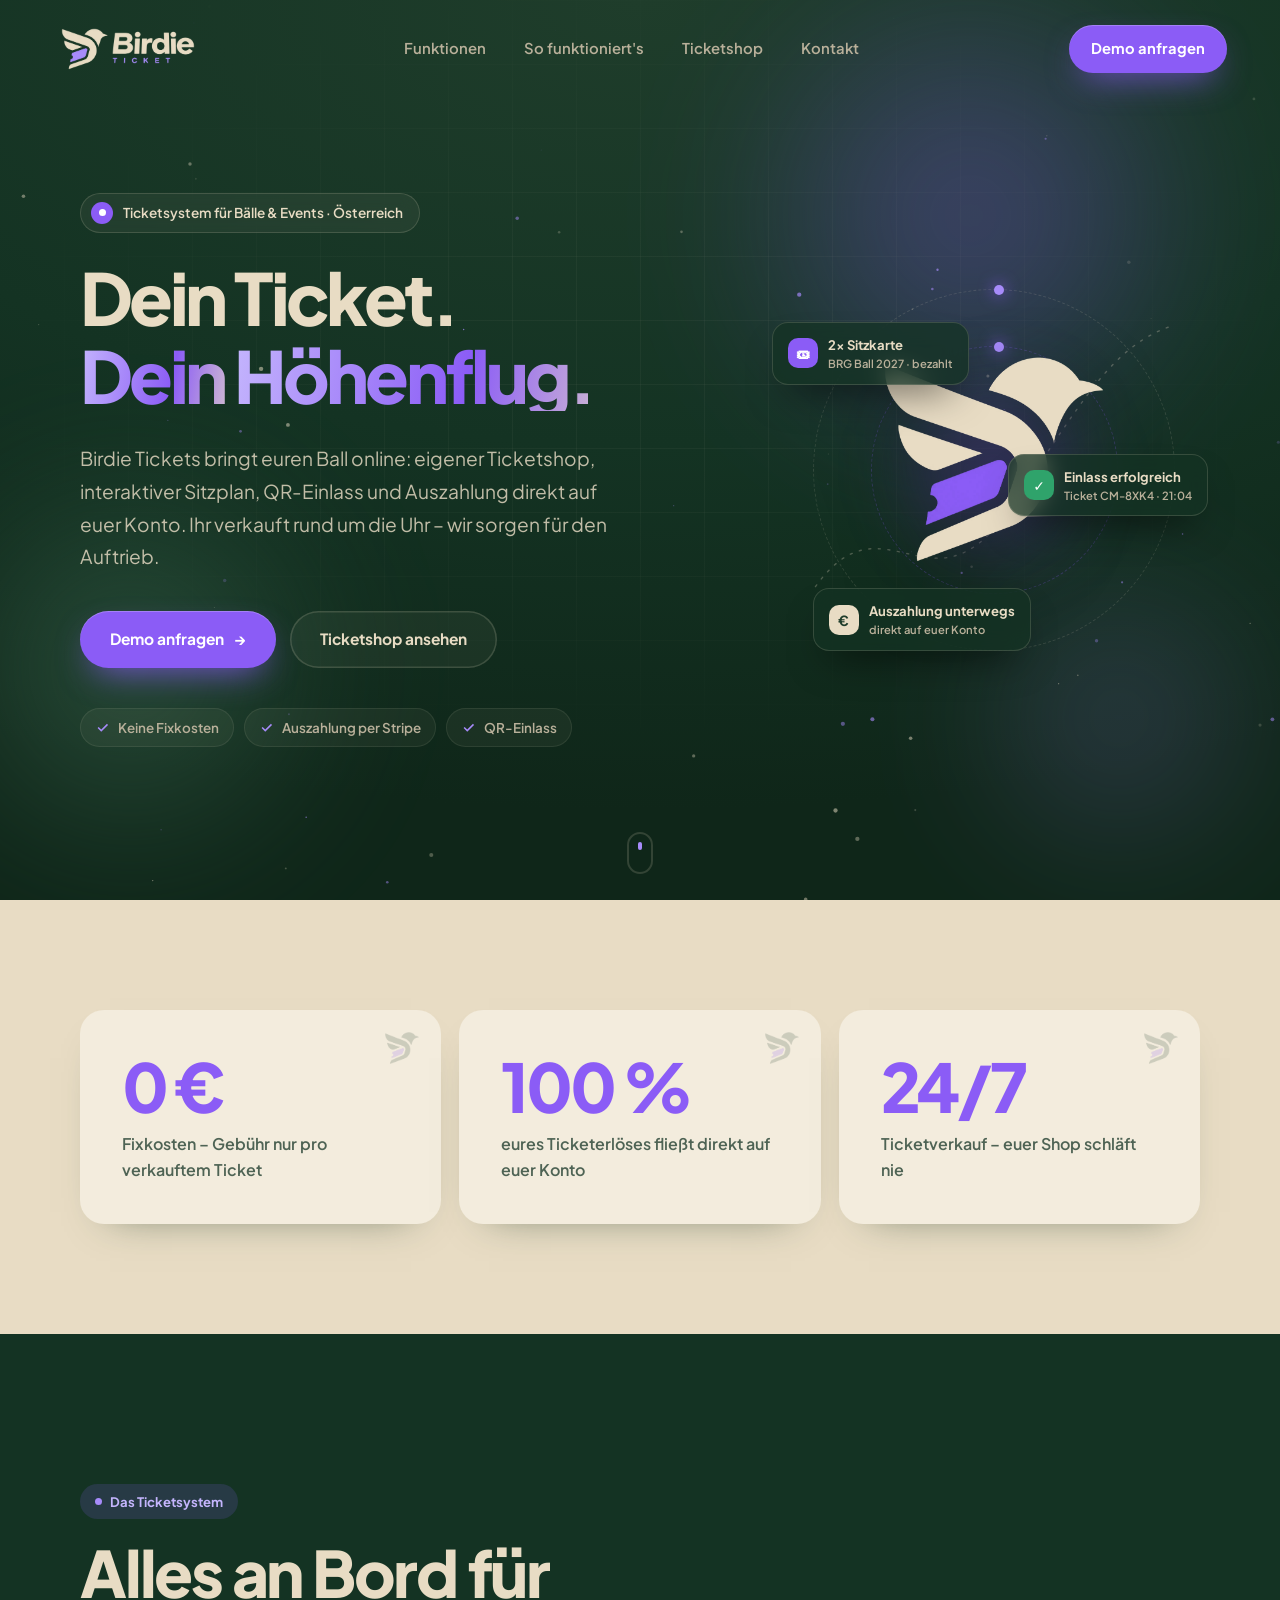
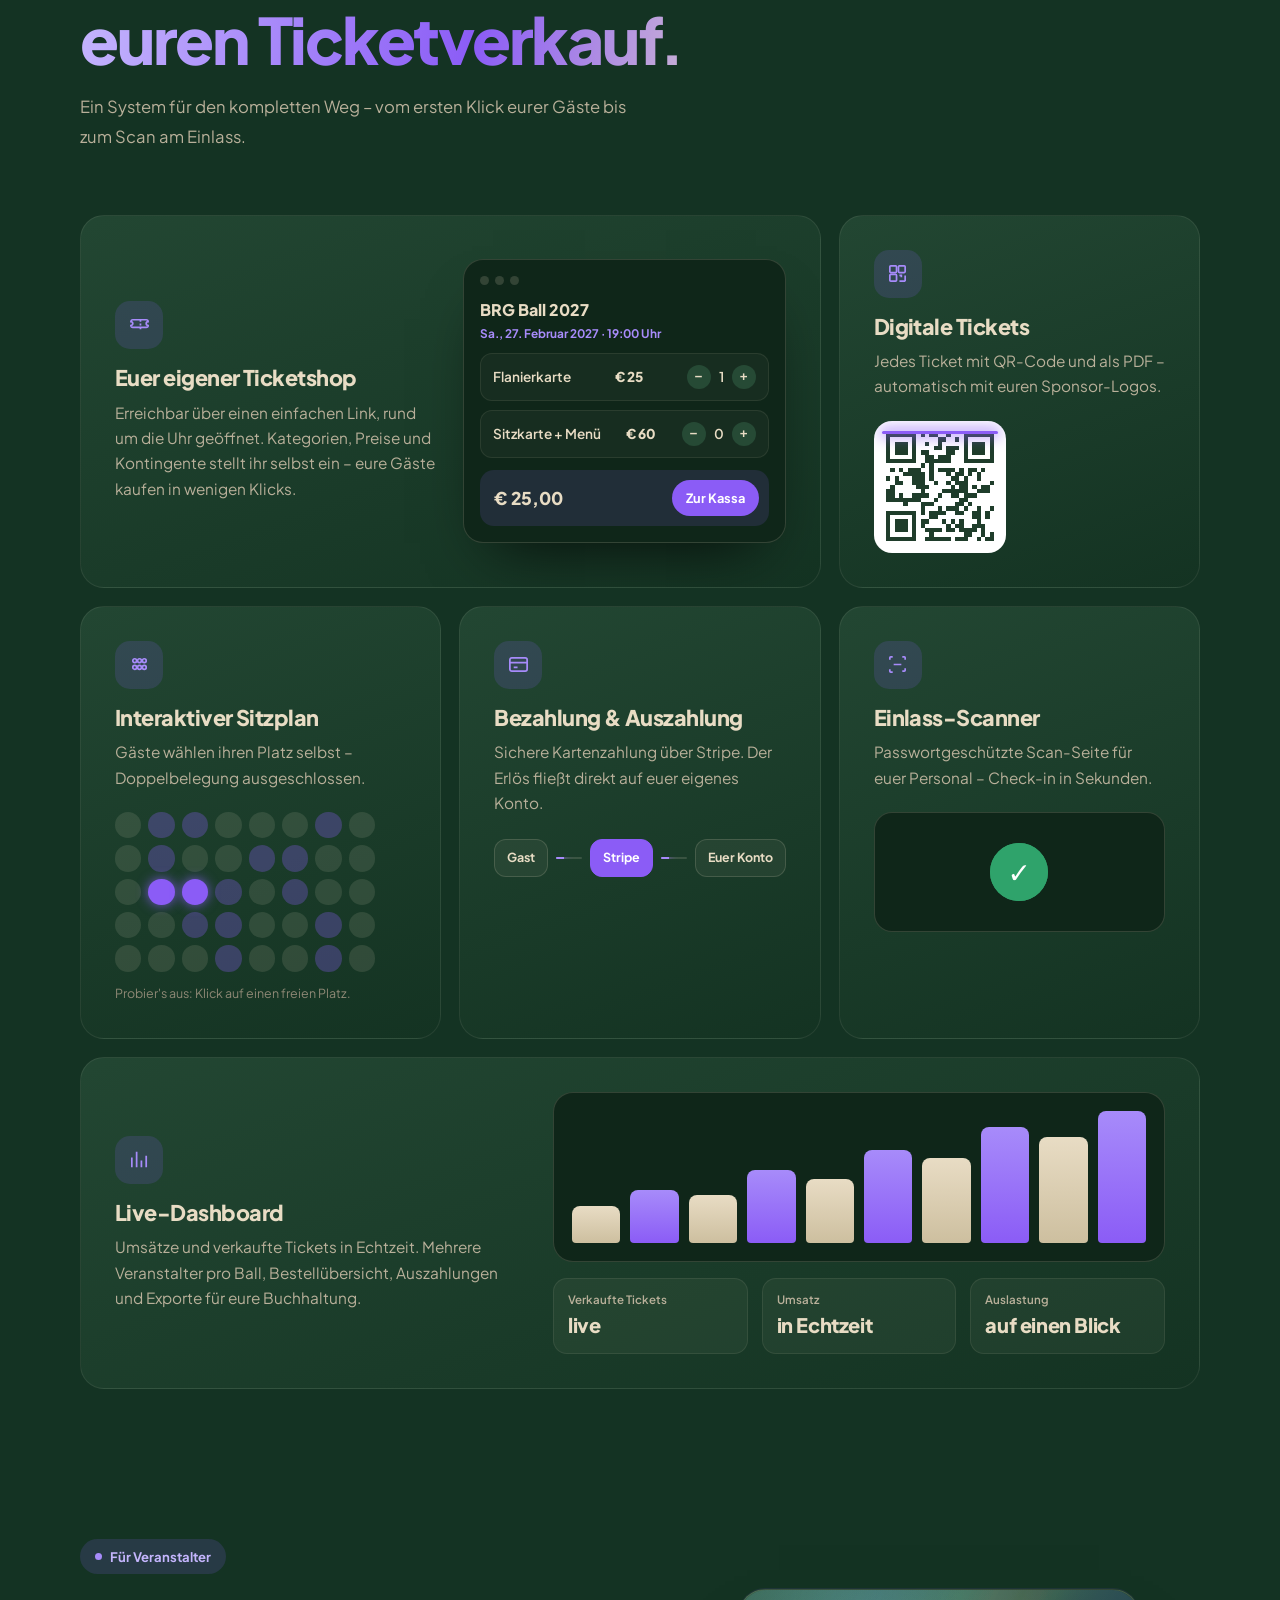
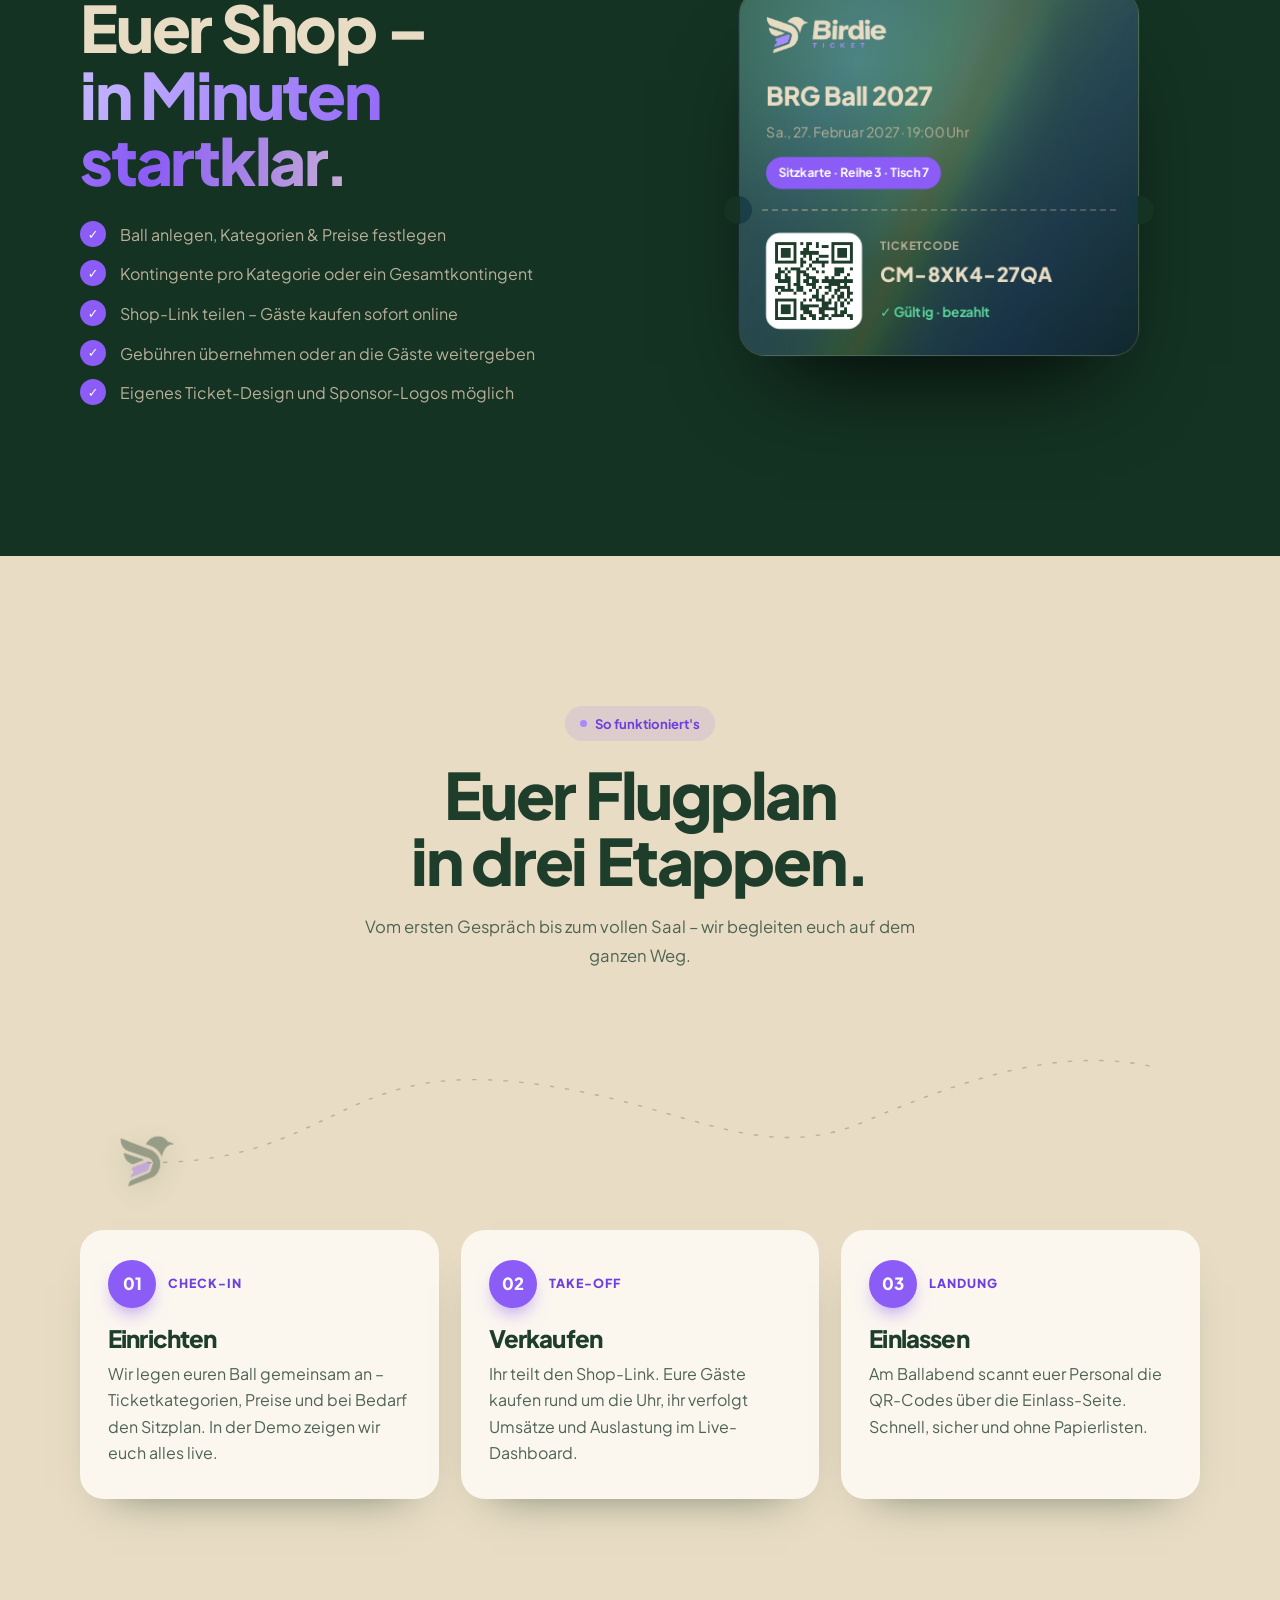
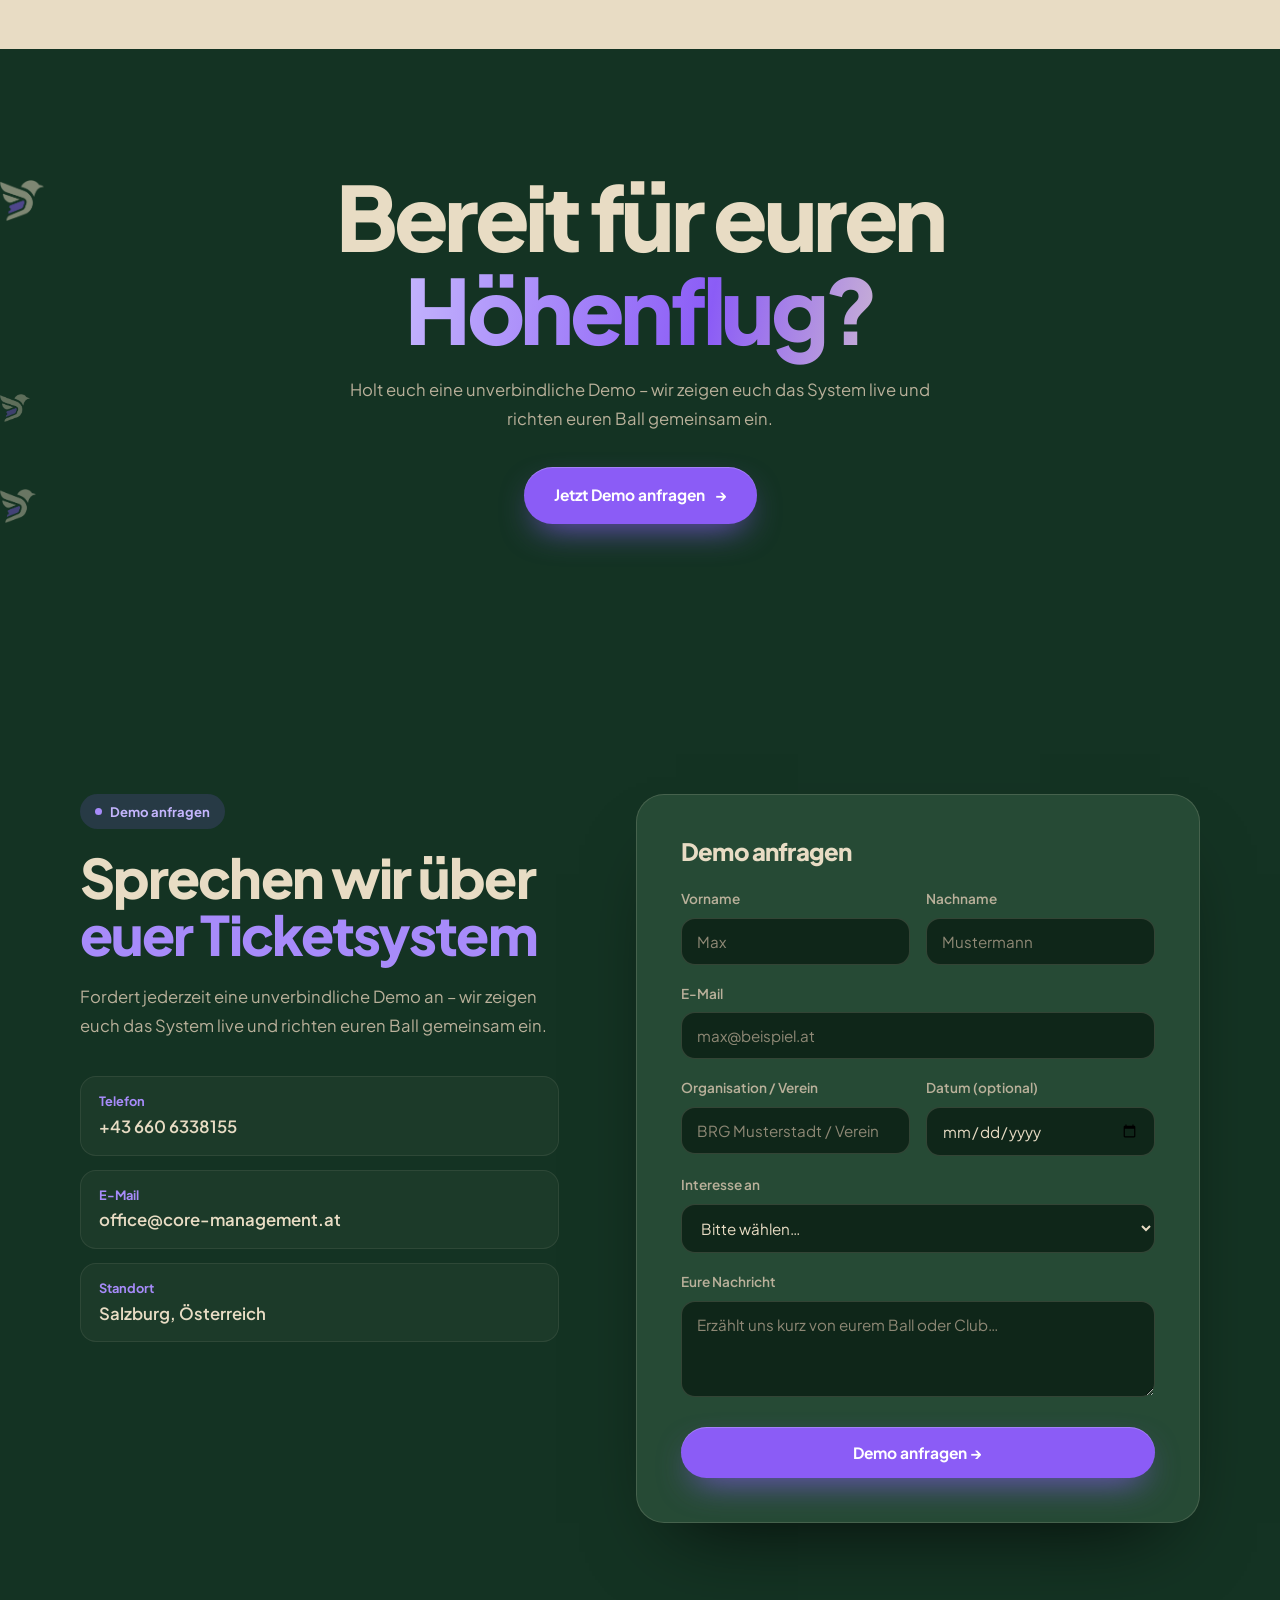
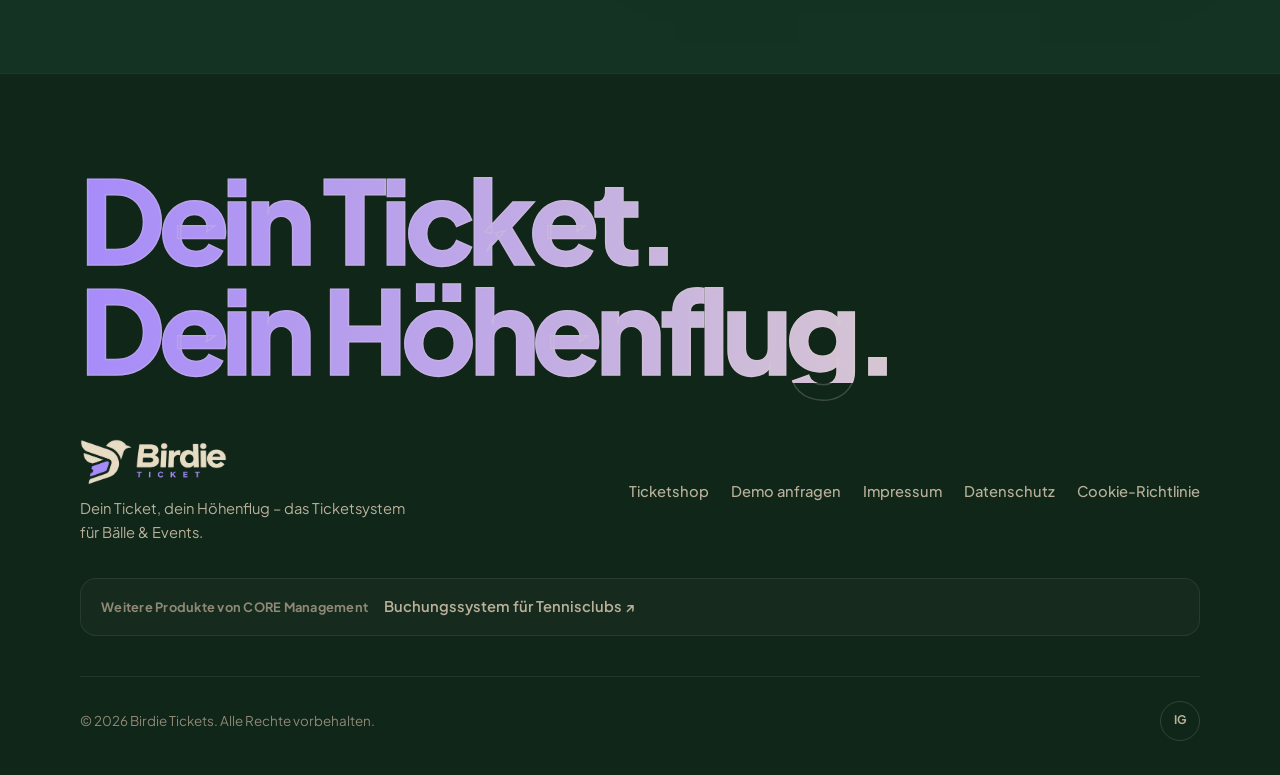
==== commit 18ba1b3c: "Startseite: Tennis entfernt, Laufbaender entfernt Tennis-Sektion, Nav-Link und Tennis-Hinweise raus;" ====
--- a/index.html
+++ b/index.html
@@ -4,16 +4,16 @@
 <meta charset="UTF-8">
 <meta name="viewport" content="width=device-width, initial-scale=1.0">
 <title>Birdie Tickets – Dein Ticket, dein Höhenflug</title>
-<meta name="description" content="Birdie Tickets – dein Ticket, dein Höhenflug. Das Ticketsystem für Bälle und Events: eigener Online-Ticketshop, interaktiver Sitzplan, QR-Einlass und Auszahlung direkt per Stripe. Plus Buchungssystem für Tennisclubs.">
+<meta name="description" content="Birdie Tickets – dein Ticket, dein Höhenflug. Das Ticketsystem für Bälle und Events: eigener Online-Ticketshop, interaktiver Sitzplan, QR-Einlass und Auszahlung direkt per Stripe.">
 <meta property="og:title" content="Birdie Tickets – Dein Ticket, dein Höhenflug">
-<meta property="og:description" content="Verkauft eure Balltickets komplett online: Shop, Sitzplan, QR-Einlass, Auszahlung per Stripe. Auch als Buchungssystem für Tennisclubs.">
+<meta property="og:description" content="Verkauft eure Balltickets komplett online: Shop, Sitzplan, QR-Einlass, Auszahlung per Stripe.">
 <meta property="og:type" content="website">
 <meta name="theme-color" content="#143323">
 <link rel="preconnect" href="https://fonts.googleapis.com">
 <link rel="preconnect" href="https://fonts.gstatic.com" crossorigin>
 <link href="https://fonts.googleapis.com/css2?family=Plus+Jakarta+Sans:ital,wght@0,400;0,500;0,600;0,700;0,800;1,700&display=swap" rel="stylesheet">
 <link rel="icon" type="image/png" href="favicon.png?v=2">
-<link rel="stylesheet" href="assets/home.css?v=20261107c">
+<link rel="stylesheet" href="assets/home.css?v=20261107d">
 </head>
 <body>
 
@@ -28,7 +28,6 @@
   <ul>
     <li><a href="#funktionen">Funktionen</a></li>
     <li><a href="#ablauf">So funktioniert's</a></li>
-    <li><a href="#tennis">Tennis</a></li>
     <li><a href="tickets.html">Ticketshop</a></li>
     <li><a href="#demo">Kontakt</a></li>
   </ul>
@@ -75,16 +74,6 @@
   </div>
   <div class="scroll-cue" aria-hidden="true"></div>
 </section>
-
-<!-- LAUFBAND -->
-<div class="tapes" aria-hidden="true">
-  <div class="tape t2"><div class="track" data-dup>
-    <span>Dein Ticket, dein Höhenflug</span><span>Für Maturabälle</span><span>Für Schulbälle</span><span>Für Vereine</span><span>Für Clubs &amp; Events</span><span>Für Tennisclubs</span>
-  </div></div>
-  <div class="tape t1"><div class="track" data-dup>
-    <span>QR-Tickets &amp; PDF</span><span>Interaktiver Sitzplan</span><span>Stripe-Auszahlung</span><span>Einlass-Scanner</span><span>Live-Dashboard</span><span>Sponsor-Logos auf jedem Ticket</span>
-  </div></div>
-</div>
 
 <!-- ZAHLEN -->
 <section class="stats on-beige">
@@ -236,30 +225,6 @@
   </div>
 </section>
 
-<!-- TENNIS -->
-<section id="tennis">
-  <div class="wrap">
-    <div class="tennis-card reveal">
-      <div>
-        <span class="label">Zweites Produkt · Tennis</span>
-        <h2>Buchungssystem für<br><span class="grad">Tennisclubs.</span></h2>
-        <p class="sub">Nicht nur Bälle: Für Tennisclubs bieten wir ein modulares Buchungssystem mit integriertem Bezahlsystem. Mitglieder buchen Plätze online, der Club stellt alles nach seinen Regeln ein – vom Zeitfenster bis zum Tarif.</p>
-        <div class="tennis-feats">
-          <div>Online-Platzbuchung rund um die Uhr</div>
-          <div>Modulare Einstellungen für jeden Club</div>
-          <div>Integriertes Bezahlsystem</div>
-          <div>Übersicht über Auslastung &amp; Buchungen</div>
-        </div>
-        <div class="tennis-actions">
-          <a href="https://tennis.core-management.at/home.html" target="_blank" rel="noopener" class="btn btn-gold magnetic">Tennis-System ansehen <span class="arr">→</span></a>
-          <a href="#demo" class="btn btn-ghost magnetic">Demo anfragen</a>
-        </div>
-      </div>
-      <div class="court" aria-hidden="true"><i class="c1"></i><i class="c2"></i><i class="c3"></i><i class="c4"></i><i class="c5"></i><i class="net"></i><span class="ball"></span></div>
-    </div>
-  </div>
-</section>
-
 <!-- CTA -->
 <section class="cta-band">
   <div class="birds" aria-hidden="true">
@@ -281,12 +246,11 @@
       <div class="demo-info">
         <span class="label">Demo anfragen</span>
         <h2>Sprechen wir über<br><em>euer Ticketsystem</em></h2>
-        <p class="sub">Fordert jederzeit eine unverbindliche Demo an – wir zeigen euch das System live und richten euren Ball gemeinsam ein. Für Tennisclubs gilt dasselbe.</p>
+        <p class="sub">Fordert jederzeit eine unverbindliche Demo an – wir zeigen euch das System live und richten euren Ball gemeinsam ein.</p>
         <div class="demo-details">
           <div><div class="lbl">Telefon</div><div class="val">+43 660 6338155</div></div>
           <div><div class="lbl">E-Mail</div><div class="val">office@core-management.at</div></div>
           <div><div class="lbl">Standort</div><div class="val">Salzburg, Österreich</div></div>
-          <div><div class="lbl">Tennisclubs</div><div class="val">tennis.core-management.at</div></div>
         </div>
       </div>
       <div class="demo-form">
@@ -299,10 +263,10 @@
           </div>
           <div class="fg"><label>E-Mail</label><input type="email" name="email" placeholder="max@beispiel.at" required></div>
           <div class="fg-row">
-            <div class="fg"><label>Organisation / Verein</label><input type="text" name="organisation" placeholder="BRG / TC Musterstadt"></div>
+            <div class="fg"><label>Organisation / Verein</label><input type="text" name="organisation" placeholder="BRG Musterstadt / Verein"></div>
             <div class="fg"><label>Datum (optional)</label><input type="date" name="datum"></div>
           </div>
-          <div class="fg"><label>Interesse an</label><select name="interesse"><option value="">Bitte wählen…</option><option>Ticketsystem für Bälle</option><option>Buchungssystem für Tennisclubs</option><option>Beides</option><option>Noch unsicher</option></select></div>
+          <div class="fg"><label>Interesse an</label><select name="interesse"><option value="">Bitte wählen…</option><option>Ticketsystem für Bälle</option><option>Noch unsicher</option></select></div>
           <div class="fg"><label>Eure Nachricht</label><textarea name="nachricht" placeholder="Erzählt uns kurz von eurem Ball oder Club…"></textarea></div>
           <div id="formMsg" style="display:none;padding:10px 0;font-size:0.86rem;color:var(--gold)"></div>
           <button type="submit" class="btn btn-gold submit-btn" id="submitBtn">Demo anfragen →</button>
@@ -320,17 +284,20 @@
     <div class="footer-top">
       <div>
         <a href="#top" class="footer-logo"><img src="assets/birdie-logo-light.png?v=1" alt="Birdie Tickets"></a>
-        <div class="footer-tagline">Ticketsystem für Bälle &amp; Events · Buchungssystem für Tennisclubs.</div>
+        <div class="footer-tagline">Dein Ticket, dein Höhenflug – das Ticketsystem für Bälle &amp; Events.</div>
       </div>
       <div class="footer-links">
         <a href="tickets.html">Ticketshop</a>
-        <a href="https://tennis.core-management.at/home.html" target="_blank" rel="noopener">Tennis</a>
         <a href="#demo">Demo anfragen</a>
         <a href="impressum.html">Impressum</a>
         <a href="datenschutz.html">Datenschutz</a>
         <a href="cookie-policy.html">Cookie-Richtlinie</a>
       </div>
     </div>
+    <div class="footer-more">
+      <span>Weitere Produkte von CORE Management</span>
+      <a href="https://tennis.core-management.at/home.html" target="_blank" rel="noopener">Buchungssystem für Tennisclubs ↗</a>
+    </div>
     <div class="footer-bottom">
       <p>© 2026 Birdie Tickets. Alle Rechte vorbehalten.</p>
       <div class="socials"><a href="https://www.instagram.com/core_mgt/" target="_blank" rel="noopener" aria-label="Instagram">IG</a></div>
@@ -338,7 +305,7 @@
   </div>
 </footer>
 
-<script src="assets/home.js?v=20261107b"></script>
+<script src="assets/home.js?v=20261107c"></script>
 <script>
   // Demo-Formular (Formspree)
   const form = document.getElementById('contactForm');
--- a/assets/home.css
+++ b/assets/home.css
@@ -175,18 +175,6 @@
 @keyframes cue{60%{transform:translate(-50%,12px);opacity:0}100%{opacity:0}}
 @media (max-width:900px){.scroll-cue{display:none}}
 
-/* ---------- Laufband ---------- */
-.tapes{position:relative;height:190px;overflow:hidden;background:var(--g800);margin-top:-1px}
-.tape{position:absolute;left:-5%;width:110%;display:flex;overflow:hidden;padding:15px 0;white-space:nowrap}
-.tape.t1{top:62px;background:var(--v);transform:rotate(-2.4deg);z-index:2;box-shadow:0 20px 40px -20px rgba(0,0,0,.6)}
-.tape.t2{top:66px;background:var(--beige);transform:rotate(2deg);z-index:1}
-.tape .track{display:flex;flex:0 0 auto;gap:0;animation:marquee 38s linear infinite}
-.tape.t2 .track{animation-direction:reverse;animation-duration:46s}
-.tape span{display:inline-flex;align-items:center;gap:22px;padding-right:22px;font-size:1.25rem;font-weight:800;letter-spacing:-.01em}
-.tape.t1 span{color:#fff}.tape.t2 span{color:var(--ink)}
-.tape span::after{content:"";width:20px;height:20px;flex:0 0 20px;background:url("../assets/birdie-icon.png") center/contain no-repeat;border-radius:50%}
-@keyframes marquee{to{transform:translateX(-50%)}}
-
 /* ---------- Zahlen (beige) ---------- */
 .on-beige{background:var(--beige);color:var(--ink)}
 .stats{padding:clamp(70px,9vw,110px) 0}
@@ -324,29 +312,6 @@
 .step p{color:var(--ink-mute);margin-top:10px;line-height:1.65}
 @media (max-width:860px){.plan svg,.plan-bird{display:none}.steps{grid-template-columns:1fr;padding-top:0}}
 
-/* ---------- Tennis ---------- */
-.tennis-card{position:relative;overflow:hidden;display:grid;grid-template-columns:1.1fr .9fr;gap:40px;align-items:center;border-radius:var(--r-lg);
-  padding:clamp(34px,5vw,64px);background:linear-gradient(150deg,var(--g600),var(--g900));border:1px solid var(--line-2)}
-.tennis-card::before{content:"";position:absolute;right:-120px;top:-120px;width:380px;height:380px;border-radius:50%;background:radial-gradient(circle,rgba(139,92,246,.3),transparent 65%)}
-.tennis-card h2{font-size:clamp(2.1rem,4.4vw,3.2rem);margin-top:18px}
-.tennis-card .sub{margin-top:18px}
-.tennis-feats{display:grid;grid-template-columns:1fr 1fr;gap:12px 22px;margin-top:26px}
-.tennis-feats div{display:flex;gap:10px;font-size:.94rem;color:var(--mute)}
-.tennis-feats div::before{content:"";flex:0 0 8px;height:8px;margin-top:8px;border-radius:50%;background:var(--v2)}
-.tennis-actions{display:flex;gap:12px;flex-wrap:wrap;margin-top:32px}
-.court{position:relative;aspect-ratio:3/4;max-width:300px;width:100%;margin:0 auto;border-radius:18px;background:#2E6E4C;border:3px solid rgba(255,255,255,.85);
-  box-shadow:0 40px 70px -35px rgba(0,0,0,.85);transform:perspective(900px) rotateX(28deg);overflow:hidden}
-.court i{position:absolute;background:rgba(255,255,255,.85)}
-.court .net{left:-3px;right:-3px;top:50%;height:4px;transform:translateY(-50%);background:var(--beige);box-shadow:0 2px 0 rgba(0,0,0,.25)}
-.court .c1{top:0;bottom:0;left:14%;width:2px}.court .c2{top:0;bottom:0;right:14%;width:2px}
-.court .c3{left:14%;right:14%;top:24%;height:2px}.court .c4{left:14%;right:14%;bottom:24%;height:2px}
-.court .c5{left:50%;top:24%;bottom:24%;width:2px;transform:translateX(-50%)}
-.ball{position:absolute;width:16px;height:16px;border-radius:50%;background:radial-gradient(circle at 35% 35%,#F1FF7A,#C8D82B);box-shadow:0 6px 8px rgba(0,0,0,.35);
-  animation:rally 2.6s ease-in-out infinite alternate}
-@keyframes rally{0%{left:22%;top:86%}50%{left:60%;top:48%;transform:scale(1.5)}100%{left:72%;top:10%}}
-@media (max-width:860px){.tennis-card{grid-template-columns:1fr}.court{max-width:220px}}
-@media (max-width:520px){.tennis-feats{grid-template-columns:1fr}}
-
 /* ---------- CTA-Band ---------- */
 .cta-band{padding:clamp(70px,10vw,120px) 0;text-align:center;overflow:hidden}
 .cta-band h2{font-size:clamp(2.6rem,7vw,5.6rem);letter-spacing:-.05em}
@@ -390,6 +355,10 @@
 .footer-links{display:flex;gap:8px 22px;flex-wrap:wrap;align-items:center}
 .footer-links a{color:var(--mute);font-size:.92rem;font-weight:500;transition:color .2s}
 .footer-links a:hover{color:var(--v2)}
+.footer-more{display:flex;flex-wrap:wrap;align-items:center;gap:8px 16px;margin-top:34px;padding:16px 20px;border-radius:16px;background:rgba(232,220,196,.03);border:1px solid var(--line)}
+.footer-more span{font-size:.8rem;font-weight:700;color:var(--mute-2);letter-spacing:.02em}
+.footer-more a{font-size:.92rem;font-weight:600;color:var(--mute);transition:color .2s}
+.footer-more a:hover{color:var(--v2)}
 .footer-bottom{display:flex;justify-content:space-between;align-items:center;flex-wrap:wrap;gap:14px;margin-top:40px;padding-top:24px;border-top:1px solid var(--line);color:var(--mute-2);font-size:.84rem}
 .socials a{display:inline-grid;place-items:center;width:40px;height:40px;border-radius:50%;border:1px solid var(--line-2);color:var(--mute);font-size:.74rem;font-weight:700;transition:all .25s}
 .socials a:hover{background:var(--v);border-color:var(--v);color:#fff;transform:translateY(-3px)}
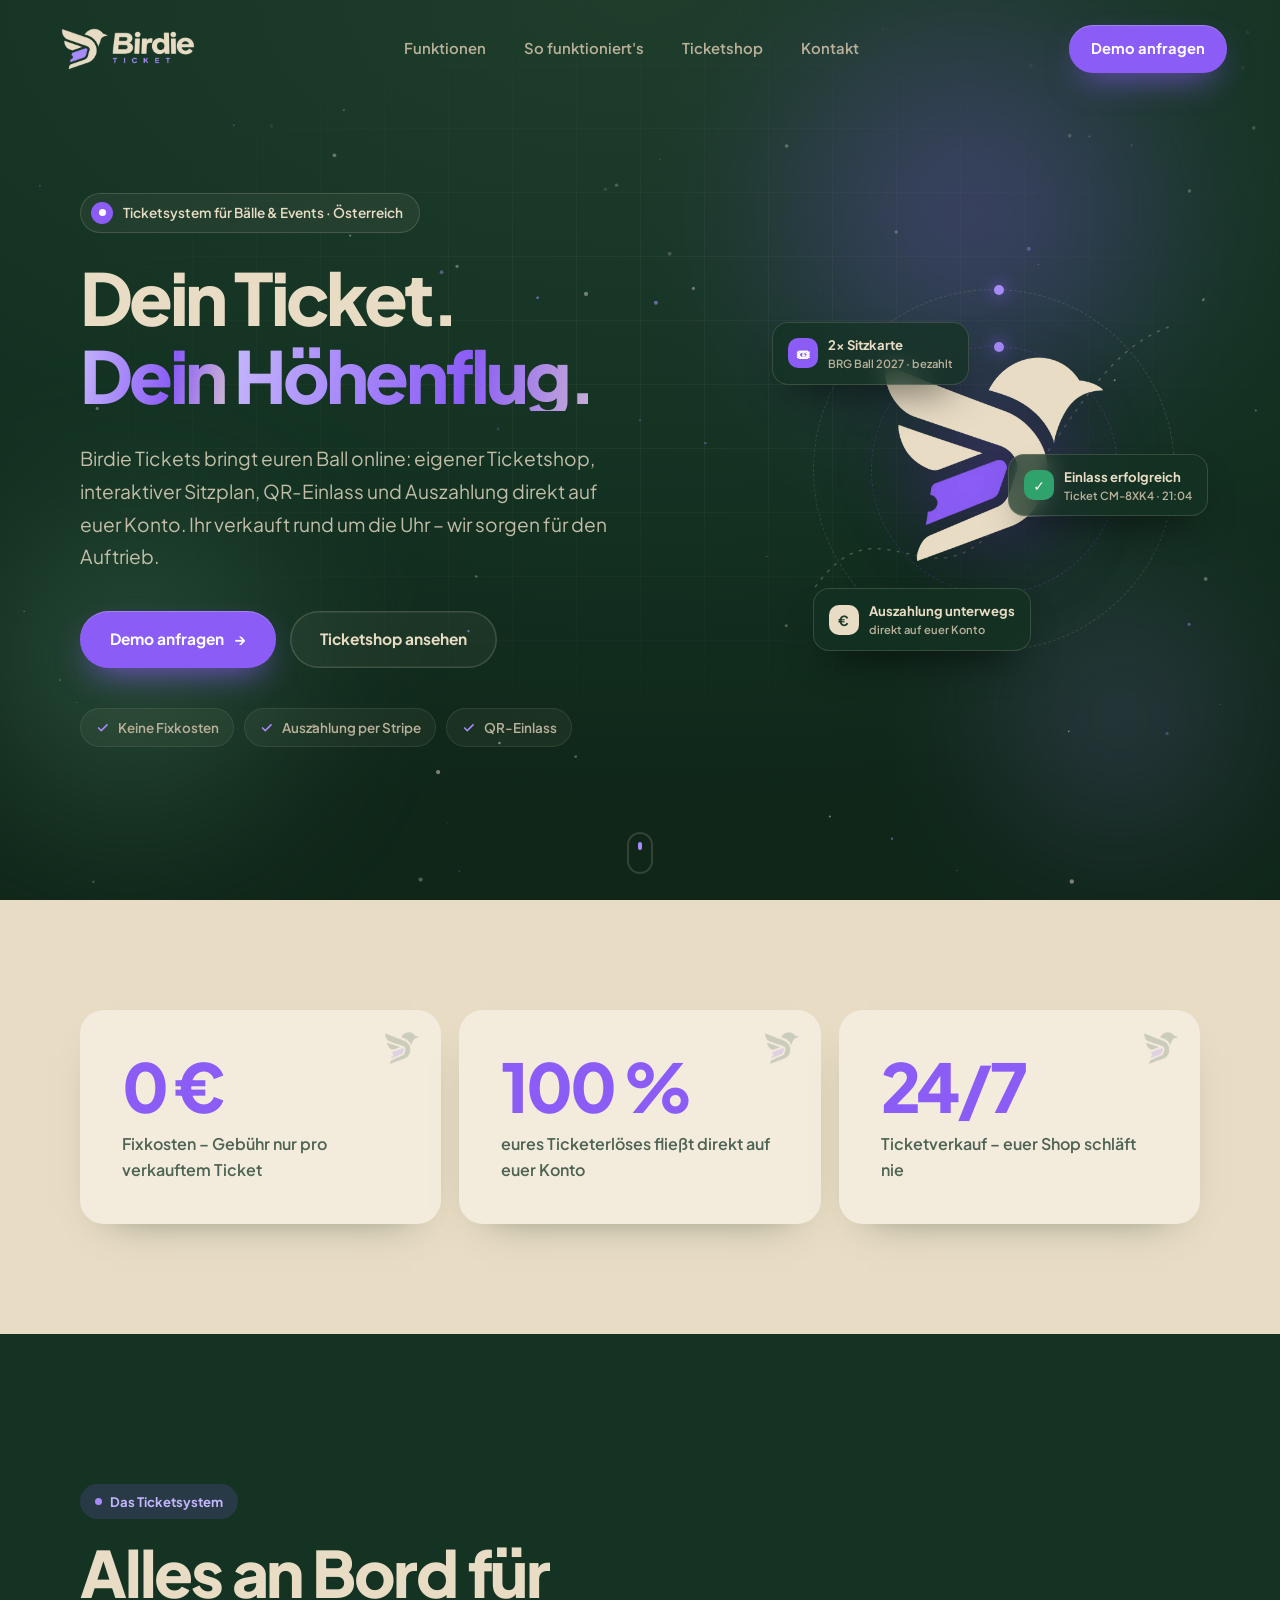
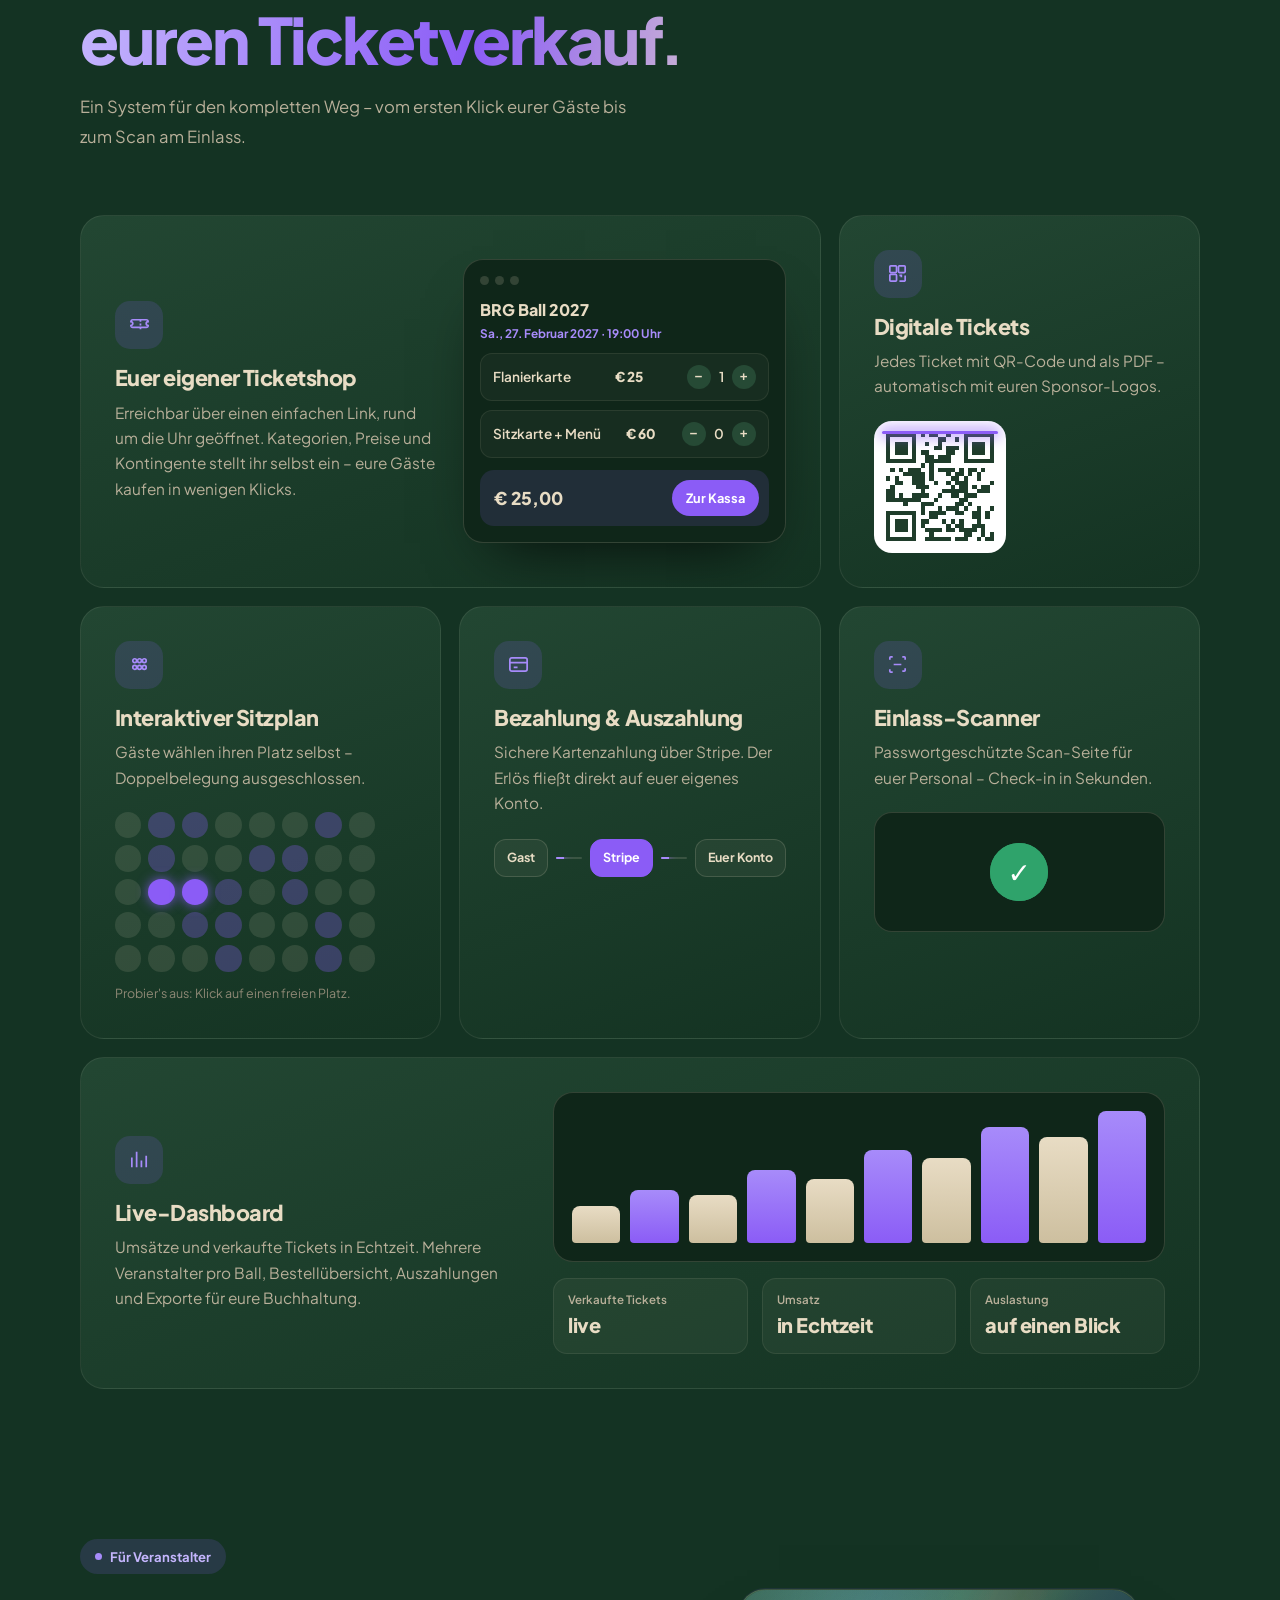
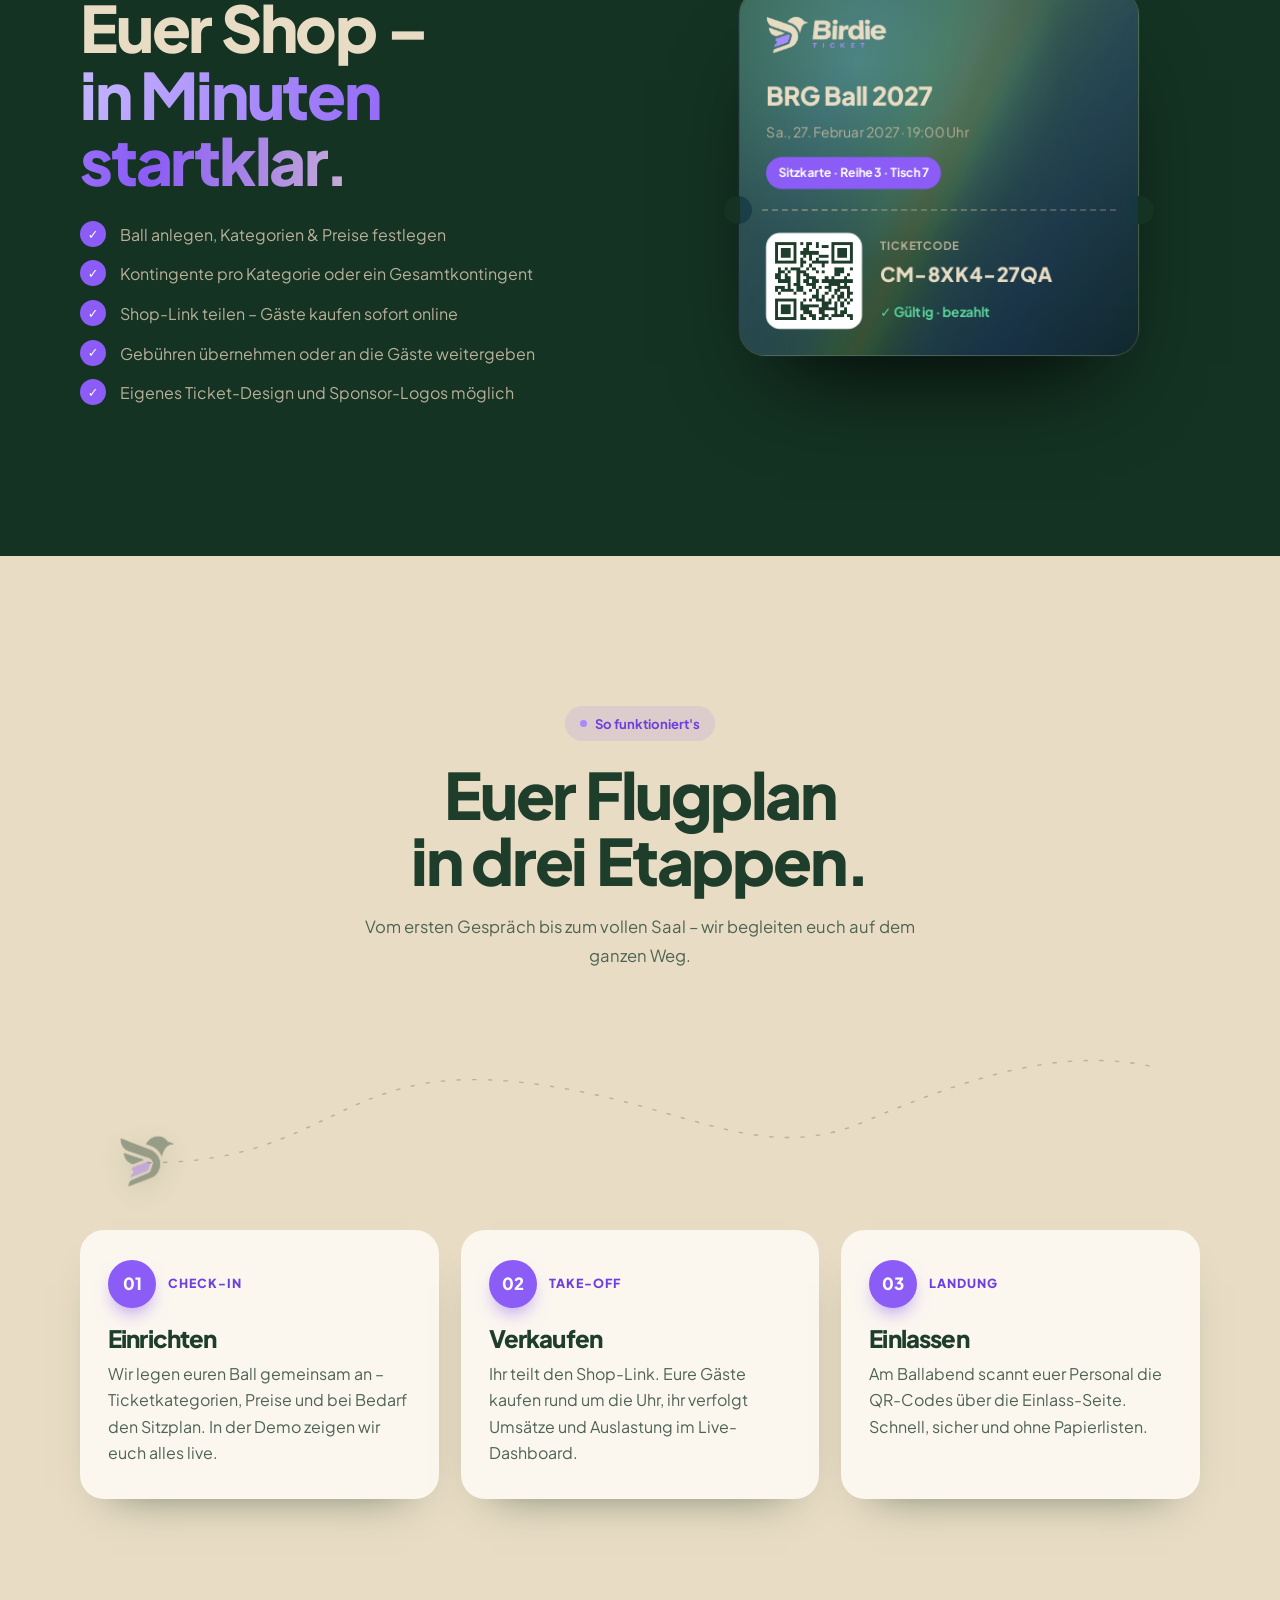
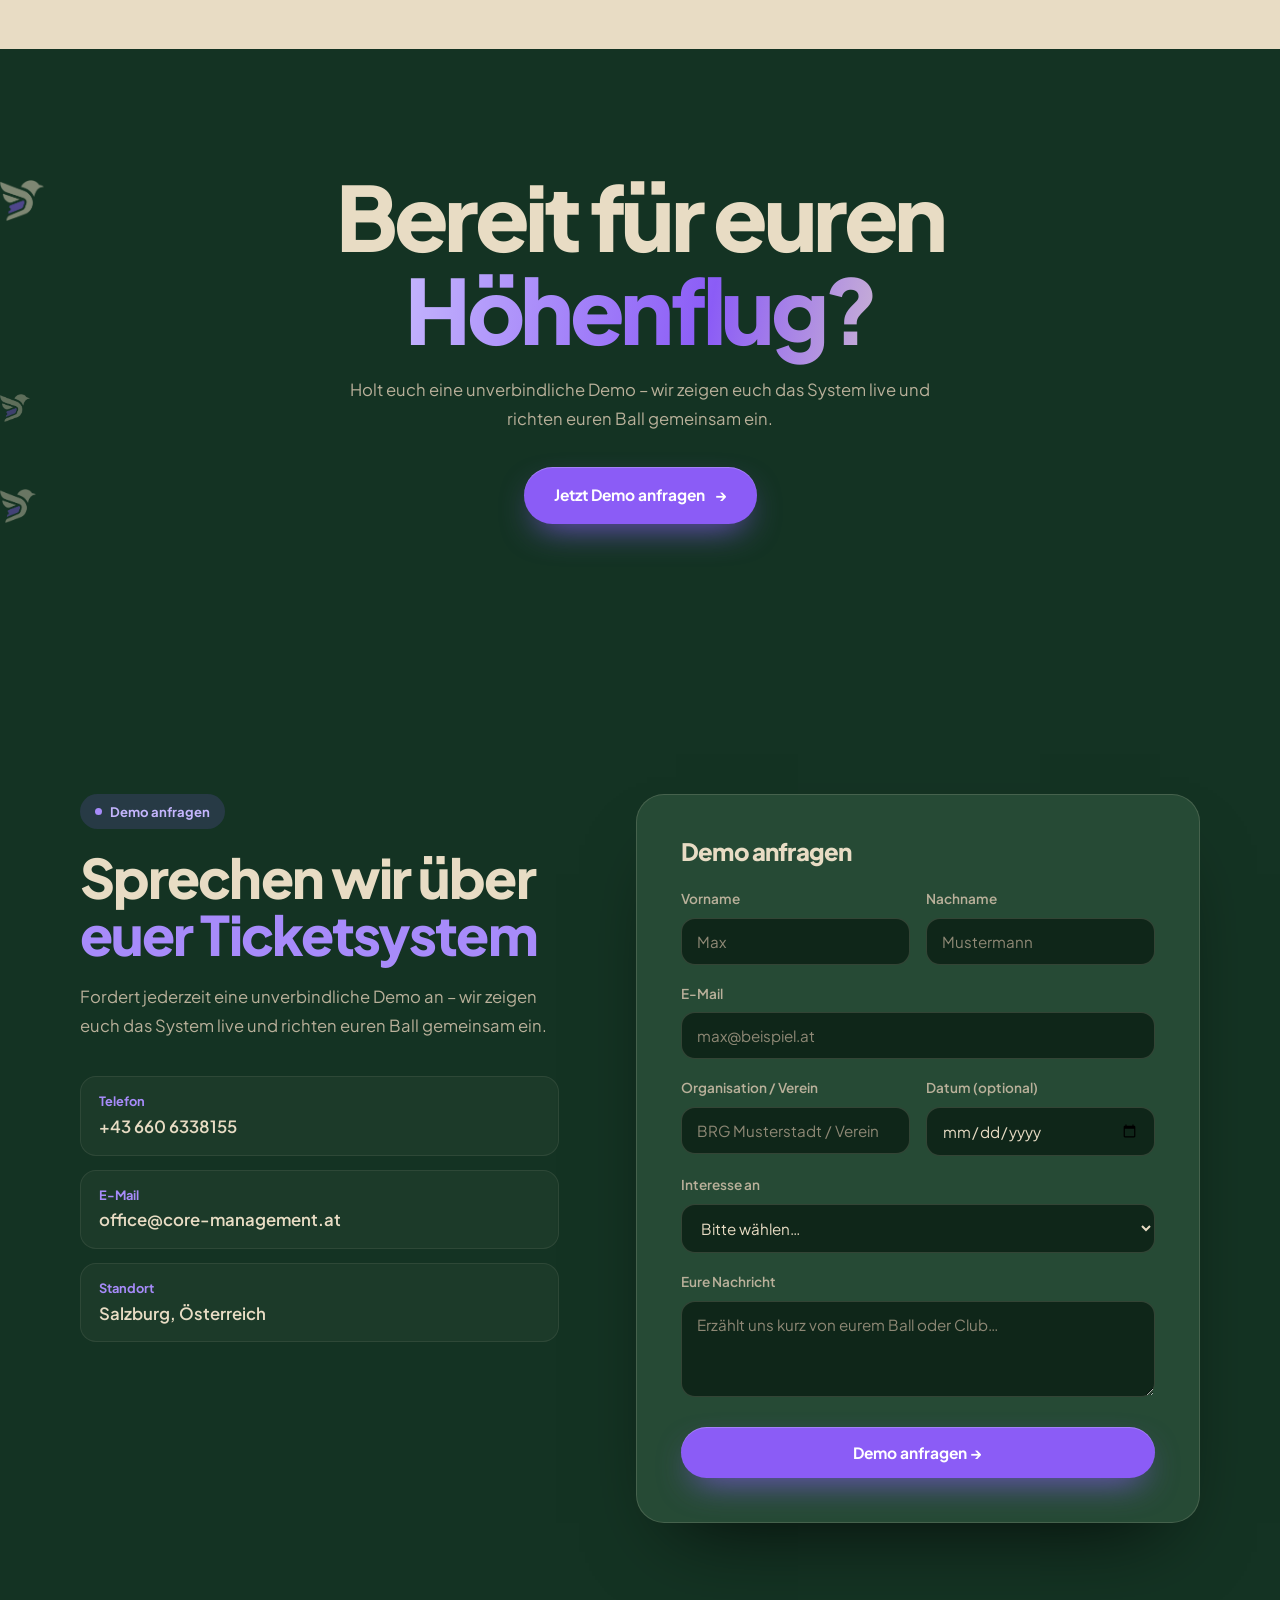
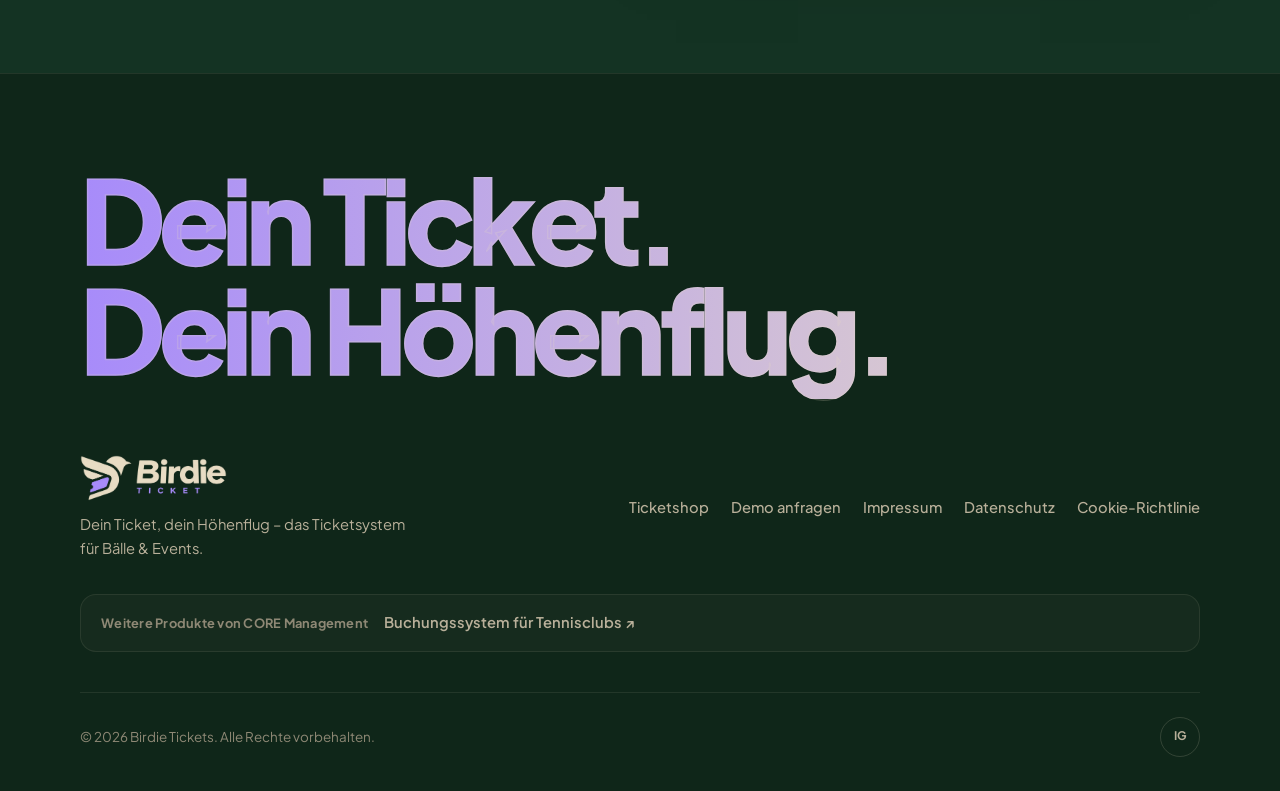
==== commit d284bf24: "Demo: Startseite im Design von birdie-ticket.com (nicht verlinkt, noindex) demo-birdie-blau.html + a" ====
--- a/index.html
+++ b/index.html
@@ -13,7 +13,7 @@
 <link rel="preconnect" href="https://fonts.gstatic.com" crossorigin>
 <link href="https://fonts.googleapis.com/css2?family=Plus+Jakarta+Sans:ital,wght@0,400;0,500;0,600;0,700;0,800;1,700&display=swap" rel="stylesheet">
 <link rel="icon" type="image/png" href="favicon.png?v=2">
-<link rel="stylesheet" href="assets/home.css?v=20261107d">
+<link rel="stylesheet" href="assets/home.css?v=20261116a">
 </head>
 <body>
 
--- a/assets/home.css
+++ b/assets/home.css
@@ -346,7 +346,7 @@
 
 /* ---------- Footer ---------- */
 footer{position:relative;overflow:hidden;background:var(--g900);padding:clamp(60px,8vw,90px) 0 34px;border-top:1px solid var(--line)}
-.f-slogan{font-size:clamp(2.6rem,9vw,8rem);font-weight:800;letter-spacing:-.055em;line-height:.95;color:transparent;-webkit-text-stroke:1.5px rgba(232,220,196,.22);
+.f-slogan{padding-bottom:.14em;font-size:clamp(2.6rem,9vw,8rem);font-weight:800;letter-spacing:-.055em;line-height:.95;color:transparent;-webkit-text-stroke:1.5px rgba(232,220,196,.22);
   background:linear-gradient(90deg,var(--v2),var(--beige)) no-repeat 0 0/0% 100%;-webkit-background-clip:text;background-clip:text;transition:background-size 1.4s var(--ease)}
 .f-slogan.visible{background-size:100% 100%}
 .footer-top{display:flex;justify-content:space-between;gap:30px;flex-wrap:wrap;margin-top:56px}
